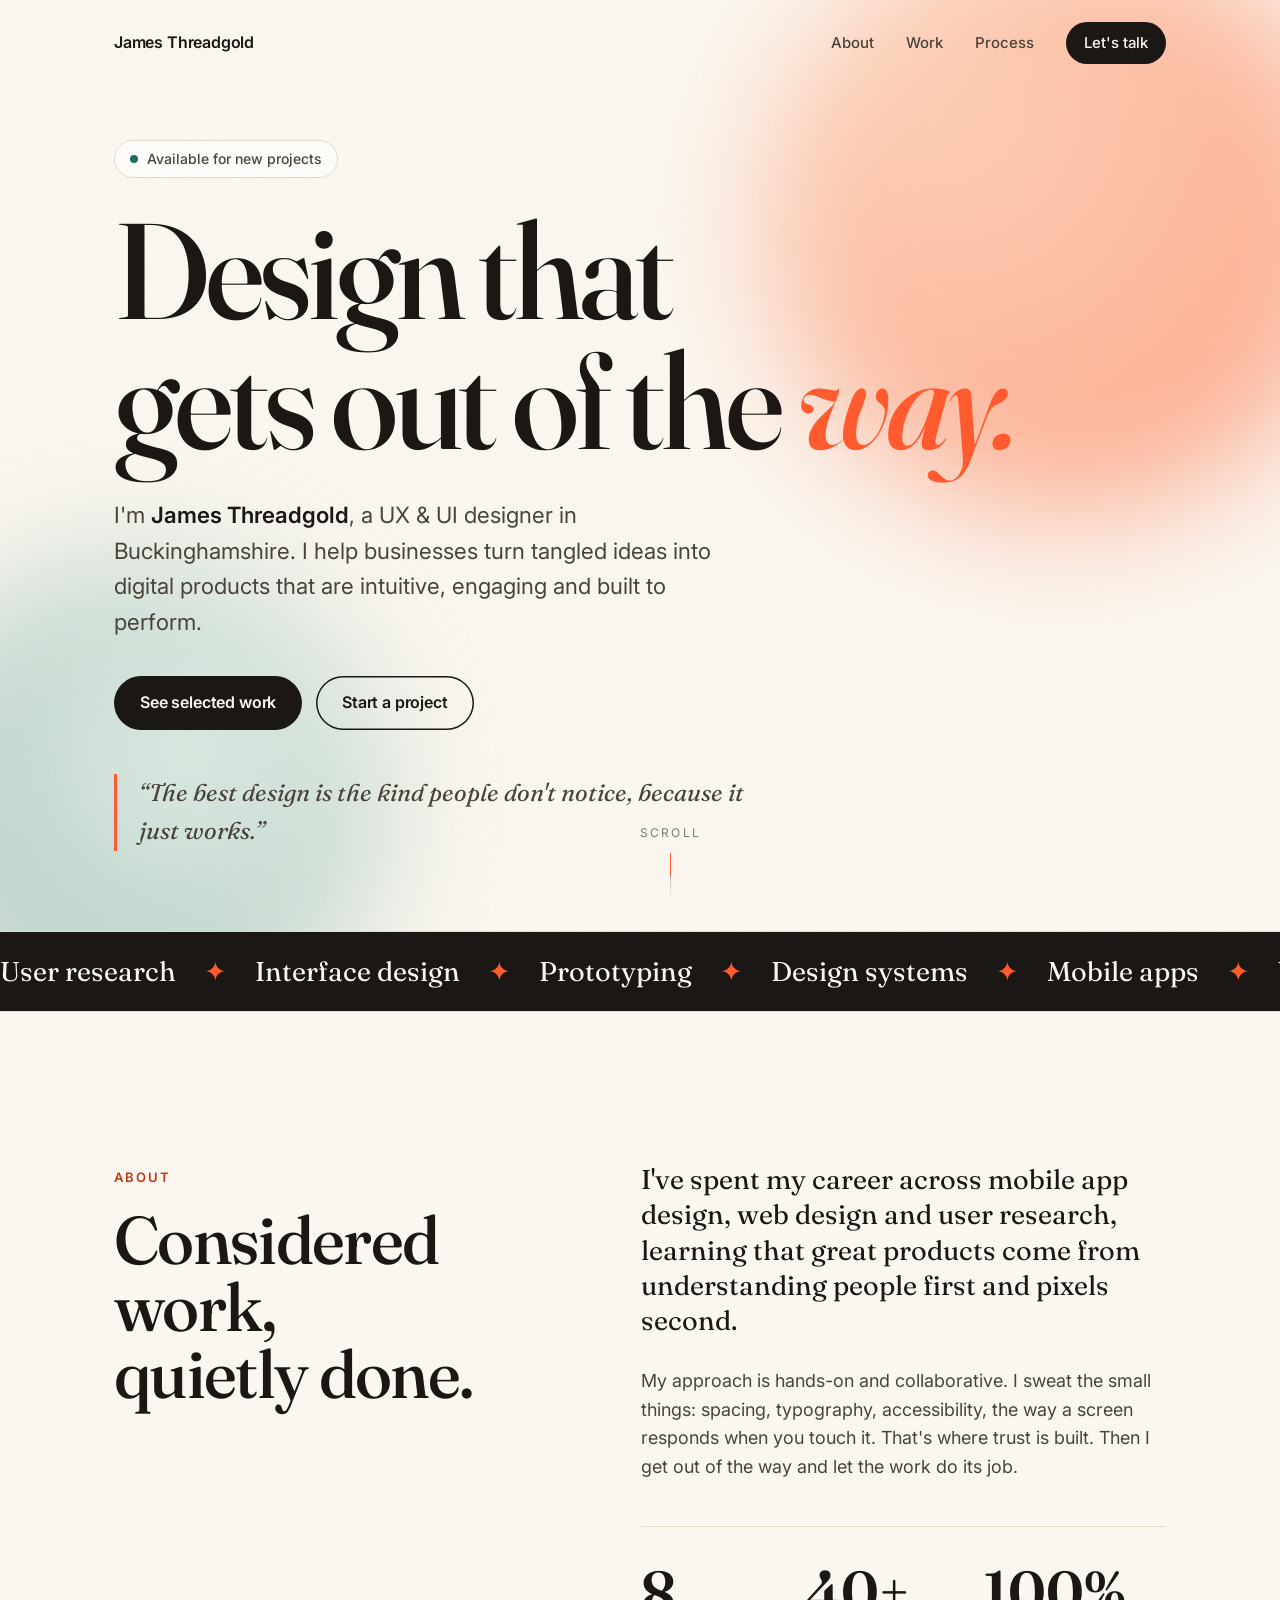
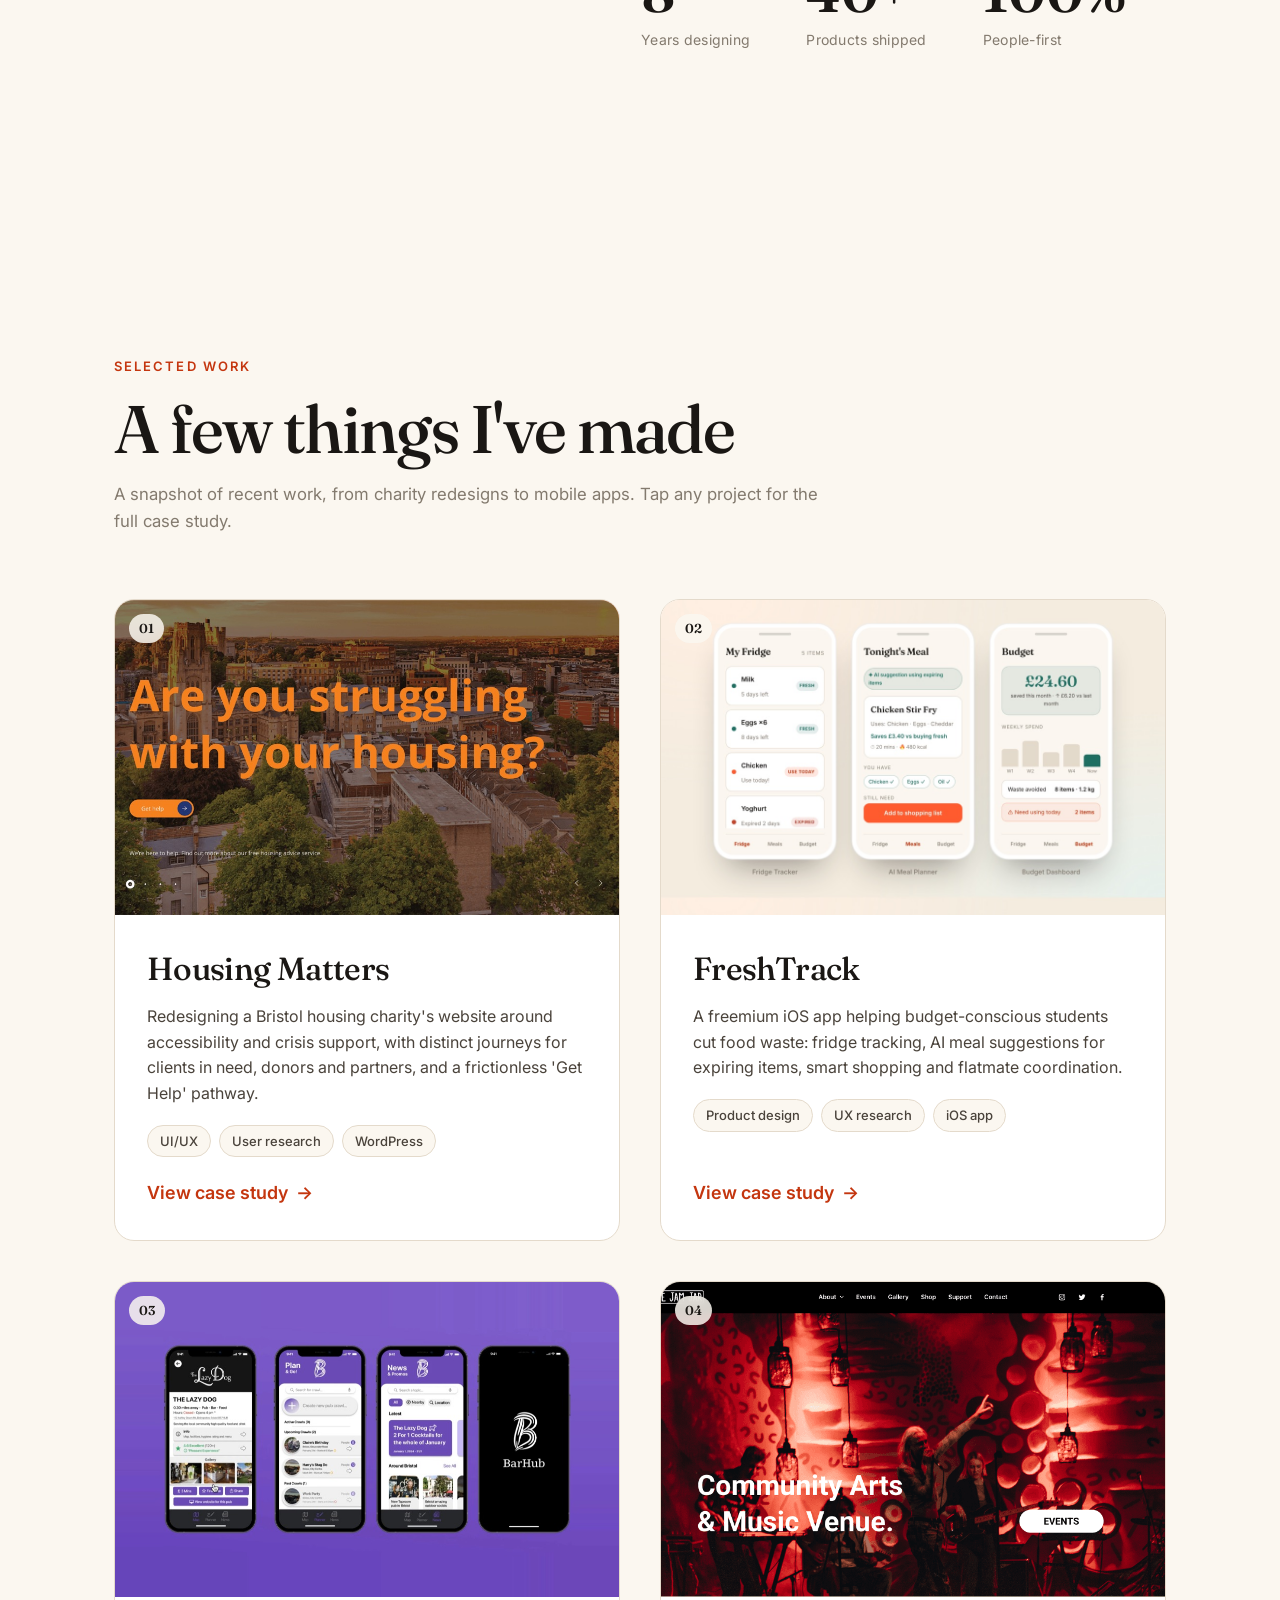
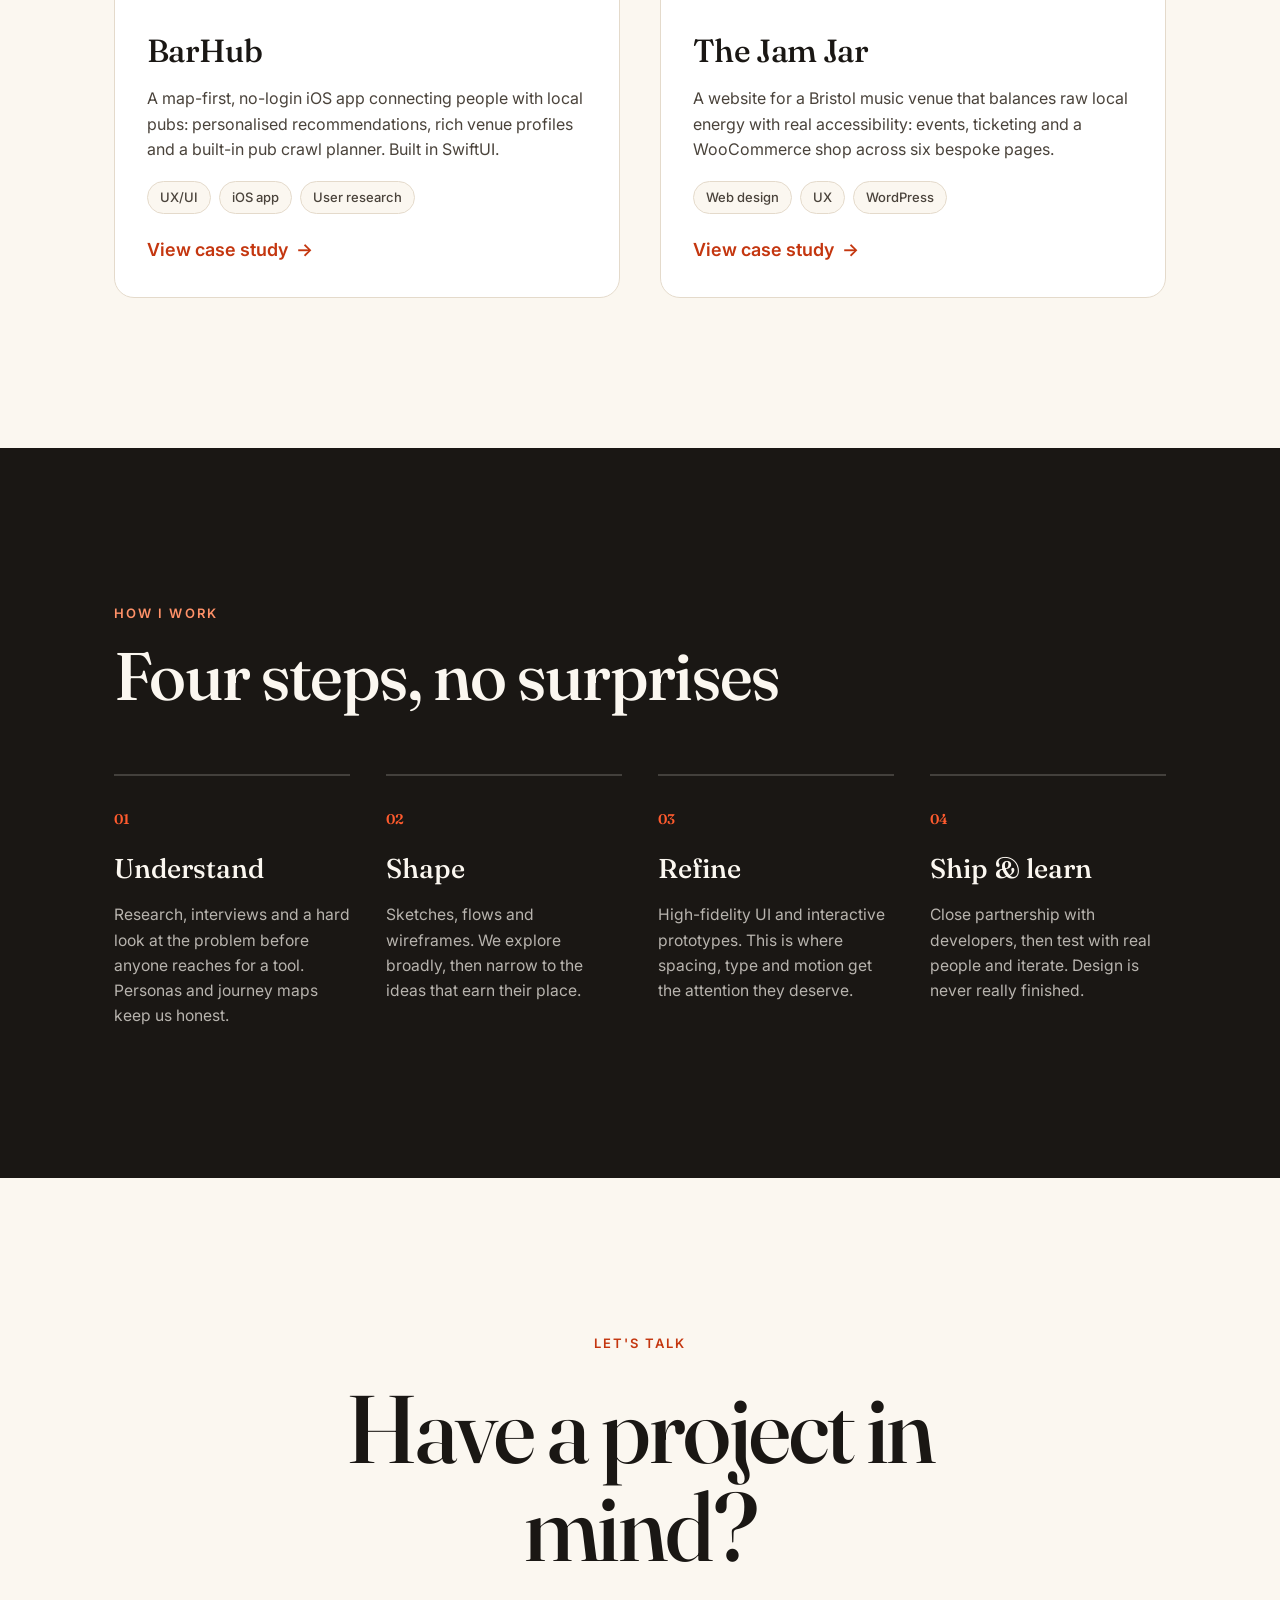
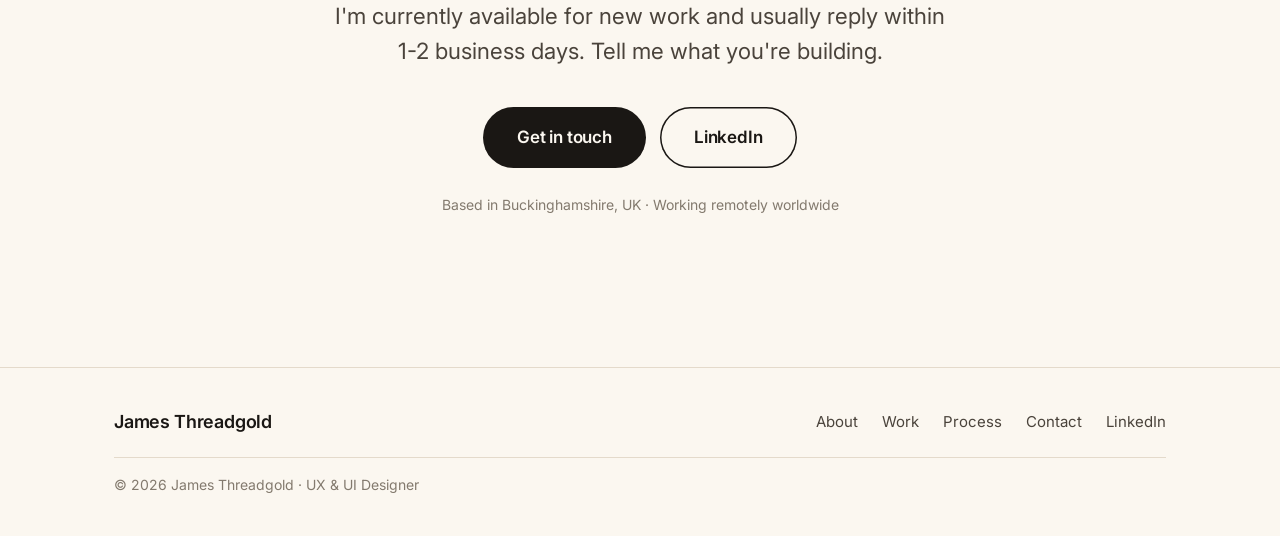
==== index.html @ 30f2eb4c "Add favicon + social images, clean URLs, optimised images - Favicon set (SVG + PNG + apple-touch + m" ====
<!DOCTYPE html>
<html lang="en-GB">
<head>
  <meta charset="UTF-8">
  <meta name="viewport" content="width=device-width, initial-scale=1.0">
  <title>James Threadgold | UX &amp; UI Designer</title>
  <meta name="description" content="James Threadgold is a UX &amp; UI designer based in Buckinghamshire, crafting intuitive, considered digital products. The best design is the kind people don't notice, because it just works.">
  <meta name="theme-color" content="#FBF7F0">

  <!-- Favicons -->
  <link rel="icon" href="/favicon.svg" type="image/svg+xml">
  <link rel="icon" href="/favicon-32.png" sizes="32x32" type="image/png">
  <link rel="apple-touch-icon" href="/apple-touch-icon.png">
  <link rel="manifest" href="/site.webmanifest">

  <!-- Canonical -->
  <link rel="canonical" href="https://jamesthreadgold.co.uk/">

  <!-- Open Graph / social share -->
  <meta property="og:site_name" content="James Threadgold">
  <meta property="og:type" content="website">
  <meta property="og:url" content="https://jamesthreadgold.co.uk/">
  <meta property="og:title" content="James Threadgold | UX &amp; UI Designer">
  <meta property="og:description" content="Intuitive, considered digital products. Interface design &amp; prototyping based in Buckinghamshire.">
  <meta property="og:image" content="https://jamesthreadgold.co.uk/assets/og/og-default.png">
  <meta property="og:image:width" content="1200">
  <meta property="og:image:height" content="630">
  <meta property="og:image:alt" content="James Threadgold — UX &amp; UI Designer">
  <meta name="twitter:card" content="summary_large_image">
  <meta name="twitter:title" content="James Threadgold | UX &amp; UI Designer">
  <meta name="twitter:description" content="Intuitive, considered digital products. Interface design &amp; prototyping based in Buckinghamshire.">
  <meta name="twitter:image" content="https://jamesthreadgold.co.uk/assets/og/og-default.png">

  <link rel="preconnect" href="https://fonts.googleapis.com">
  <link rel="preconnect" href="https://fonts.gstatic.com" crossorigin>
  <link href="https://fonts.googleapis.com/css2?family=Fraunces:ital,opsz,wght@0,9..144,400;0,9..144,500;0,9..144,600;1,9..144,400;1,9..144,500&family=Inter:wght@400;500;600;700&display=swap" rel="stylesheet">
  <link rel="stylesheet" href="/css/styles.css">
</head>
<body>

  <!-- Decorative cursor follower -->
  <div class="cursor" id="cursor" aria-hidden="true"></div>

  <!-- Scroll progress -->
  <div class="progress" id="progress" aria-hidden="true"></div>

  <!-- Skip link -->
  <a href="#hero" class="skip">Skip to content</a>

  <!-- Header -->
  <header class="header" id="header">
    <div class="wrap nav">
      <a href="#hero" class="brand" data-magnetic>
        <span class="brand-name">James&nbsp;Threadgold</span>
      </a>
      <nav class="nav-links" id="navLinks" aria-label="Primary">
        <a href="/#about">About</a>
        <a href="/#work">Work</a>
        <a href="/#process">Process</a>
        <a href="/contact/" class="nav-cta" data-magnetic>Let's talk</a>
      </nav>
      <button class="menu-toggle" id="menuToggle" aria-label="Menu" aria-expanded="false">
        <span></span><span></span>
      </button>
    </div>
  </header>

  <main>
    <!-- Hero -->
    <section class="hero" id="hero">
      <div class="hero-bg" aria-hidden="true">
        <span class="blob blob-1"></span>
        <span class="blob blob-2"></span>
        <span class="grain"></span>
      </div>
      <div class="wrap hero-inner">
        <p class="hero-status reveal"><span class="dot"></span> Available for new projects</p>
        <h1 class="hero-title">
          <span class="line reveal">Design that</span>
          <span class="line reveal">gets out of the <em>way.</em></span>
        </h1>
        <p class="hero-lead reveal">
          I'm <strong>James Threadgold</strong>, a UX &amp; UI designer in Buckinghamshire.
          I help businesses turn tangled ideas into digital products that are
          intuitive, engaging and built to perform.
        </p>
        <div class="hero-cta reveal">
          <a href="/#work" class="btn btn-primary" data-magnetic>See selected work</a>
          <a href="/contact/" class="btn btn-ghost" data-magnetic>Start a project</a>
        </div>
        <p class="hero-philosophy reveal">
          “The best design is the kind people don't notice, because it just works.”
        </p>
      </div>
      <a href="/#about" class="scroll-hint reveal" aria-label="Scroll to about">
        <span>Scroll</span>
        <span class="scroll-line"></span>
      </a>
    </section>

    <!-- Marquee -->
    <div class="marquee" aria-hidden="true">
      <div class="marquee-track">
        <span>User research</span><span class="sep">✦</span>
        <span>Interface design</span><span class="sep">✦</span>
        <span>Prototyping</span><span class="sep">✦</span>
        <span>Design systems</span><span class="sep">✦</span>
        <span>Mobile apps</span><span class="sep">✦</span>
        <span>Web design</span><span class="sep">✦</span>
        <span>Journey mapping</span><span class="sep">✦</span>
        <span>Accessibility</span><span class="sep">✦</span>
        <!-- duplicate for seamless loop -->
        <span>User research</span><span class="sep">✦</span>
        <span>Interface design</span><span class="sep">✦</span>
        <span>Prototyping</span><span class="sep">✦</span>
        <span>Design systems</span><span class="sep">✦</span>
        <span>Mobile apps</span><span class="sep">✦</span>
        <span>Web design</span><span class="sep">✦</span>
        <span>Journey mapping</span><span class="sep">✦</span>
        <span>Accessibility</span><span class="sep">✦</span>
      </div>
    </div>

    <!-- About -->
    <section class="section about" id="about">
      <div class="wrap about-grid">
        <div class="about-head reveal">
          <span class="eyebrow">About</span>
          <h2>Considered work,<br>quietly done.</h2>
        </div>
        <div class="about-body">
          <p class="lead reveal">
            I've spent my career across mobile app design, web design and user
            research, learning that great products come from understanding people
            first and pixels second.
          </p>
          <p class="reveal">
            My approach is hands-on and collaborative. I sweat the small things:
            spacing, typography, accessibility, the way a screen responds when you
            touch it. That's where trust is built. Then I get out of the way
            and let the work do its job.
          </p>
          <div class="about-stats reveal">
            <div class="stat"><span class="stat-num" data-count="8">0</span><span class="stat-label">Years designing</span></div>
            <div class="stat"><span class="stat-num" data-count="40" data-suffix="+">0</span><span class="stat-label">Products shipped</span></div>
            <div class="stat"><span class="stat-num" data-count="100" data-suffix="%">0</span><span class="stat-label">People-first</span></div>
          </div>
        </div>
      </div>
    </section>

    <!-- Work -->
    <section class="section work" id="work">
      <div class="wrap">
        <div class="sec-head reveal">
          <span class="eyebrow">Selected work</span>
          <h2>A few things I've made</h2>
          <p class="sec-sub">A snapshot of recent work, from charity redesigns to mobile apps. Tap any project for the full case study.</p>
        </div>

        <div class="projects">
          <a href="/work/housing-matters/" class="project reveal" data-tilt>
            <div class="project-media tone-1">
              <span class="project-index">01</span>
              <img class="project-img" src="/assets/work/hm-Hh8FaU-sm.jpg" srcset="/assets/work/hm-Hh8FaU-sm.jpg 1040w, /assets/work/hm-Hh8FaU.jpg 2000w" sizes="(max-width: 720px) 92vw, 506px" alt="Housing Matters website homepage: 'Are you struggling with your housing?'" loading="lazy" decoding="async">
            </div>
            <div class="project-info">
              <h3>Housing Matters</h3>
              <p>Redesigning a Bristol housing charity's website around accessibility and crisis support, with distinct journeys for clients in need, donors and partners, and a frictionless 'Get Help' pathway.</p>
              <ul class="tags"><li>UI/UX</li><li>User research</li><li>WordPress</li></ul>
              <span class="project-go">View case study <span class="arrow">→</span></span>
            </div>
          </a>

          <a href="/work/freshtrack/" class="project reveal" data-tilt>
            <div class="project-media media-cream">
              <span class="project-index">02</span>
              <img class="project-img" src="/assets/work/ft-showcase-sm.jpg" srcset="/assets/work/ft-showcase-sm.jpg 1040w, /assets/work/ft-showcase.jpg 2000w" sizes="(max-width: 720px) 92vw, 506px" alt="FreshTrack iOS app: fridge tracker, AI meal planner and budget screens" loading="lazy" decoding="async">
            </div>
            <div class="project-info">
              <h3>FreshTrack</h3>
              <p>A freemium iOS app helping budget-conscious students cut food waste: fridge tracking, AI meal suggestions for expiring items, smart shopping and flatmate coordination.</p>
              <ul class="tags"><li>Product design</li><li>UX research</li><li>iOS app</li></ul>
              <span class="project-go">View case study <span class="arrow">→</span></span>
            </div>
          </a>

          <a href="/work/bar-hub/" class="project reveal" data-tilt>
            <div class="project-media project-media--fill">
              <span class="project-index">03</span>
              <img class="project-img" src="/assets/work/bh-cover-v2-sm.jpg" srcset="/assets/work/bh-cover-v2-sm.jpg 1040w, /assets/work/bh-cover-v2.jpg 2000w" sizes="(max-width: 720px) 92vw, 506px" alt="BarHub iOS app screens with the BarHub logo" loading="lazy" decoding="async">
            </div>
            <div class="project-info">
              <h3>BarHub</h3>
              <p>A map-first, no-login iOS app connecting people with local pubs: personalised recommendations, rich venue profiles and a built-in pub crawl planner. Built in SwiftUI.</p>
              <ul class="tags"><li>UX/UI</li><li>iOS app</li><li>User research</li></ul>
              <span class="project-go">View case study <span class="arrow">→</span></span>
            </div>
          </a>

          <a href="/work/the-jam-jar/" class="project reveal" data-tilt>
            <div class="project-media tone-4">
              <span class="project-index">04</span>
              <img class="project-img" src="/assets/work/jj-RyMdO5.png" alt="The Jam Jar website homepage: 'Community Arts & Music Venue'" loading="lazy">
            </div>
            <div class="project-info">
              <h3>The Jam Jar</h3>
              <p>A website for a Bristol music venue that balances raw local energy with real accessibility: events, ticketing and a WooCommerce shop across six bespoke pages.</p>
              <ul class="tags"><li>Web design</li><li>UX</li><li>WordPress</li></ul>
              <span class="project-go">View case study <span class="arrow">→</span></span>
            </div>
          </a>
        </div>
      </div>
    </section>

    <!-- Process -->
    <section class="section process" id="process">
      <div class="wrap">
        <div class="sec-head reveal">
          <span class="eyebrow">How I work</span>
          <h2>Four steps, no surprises</h2>
        </div>
        <ol class="steps">
          <li class="step reveal">
            <span class="step-num">01</span>
            <h3>Understand</h3>
            <p>Research, interviews and a hard look at the problem before anyone reaches for a tool. Personas and journey maps keep us honest.</p>
          </li>
          <li class="step reveal">
            <span class="step-num">02</span>
            <h3>Shape</h3>
            <p>Sketches, flows and wireframes. We explore broadly, then narrow to the ideas that earn their place.</p>
          </li>
          <li class="step reveal">
            <span class="step-num">03</span>
            <h3>Refine</h3>
            <p>High-fidelity UI and interactive prototypes. This is where spacing, type and motion get the attention they deserve.</p>
          </li>
          <li class="step reveal">
            <span class="step-num">04</span>
            <h3>Ship &amp; learn</h3>
            <p>Close partnership with developers, then test with real people and iterate. Design is never really finished.</p>
          </li>
        </ol>
      </div>
    </section>

    <!-- Contact -->
    <section class="section contact" id="contact">
      <div class="wrap contact-inner reveal">
        <span class="eyebrow">Let's talk</span>
        <h2 class="contact-title">Have a project in mind?</h2>
        <p class="contact-lead">
          I'm currently available for new work and usually reply within 1-2 business days.
          Tell me what you're building.
        </p>
        <div class="contact-actions">
          <a href="/contact/" class="btn btn-primary btn-lg" data-magnetic>Get in touch</a>
          <a href="https://www.linkedin.com/in/jamesthreadgold" target="_blank" rel="noopener" class="btn btn-ghost btn-lg" data-magnetic>LinkedIn</a>
        </div>
        <p class="contact-note">Based in Buckinghamshire, UK · Working remotely worldwide</p>
      </div>
    </section>
  </main>

  <!-- Footer -->
  <footer class="footer">
    <div class="wrap footer-inner">
      <a href="#hero" class="brand">James&nbsp;Threadgold</a>
      <nav class="footer-links" aria-label="Footer">
        <a href="/#about">About</a>
        <a href="/#work">Work</a>
        <a href="/#process">Process</a>
        <a href="/contact/">Contact</a>
        <a href="https://www.linkedin.com/in/jamesthreadgold" target="_blank" rel="noopener">LinkedIn</a>
      </nav>
      <p class="footer-meta">© <span id="year">2026</span> James Threadgold · UX &amp; UI Designer</p>
    </div>
  </footer>

  <script src="/js/main.js"></script>
</body>
</html>
---- css/styles.css ----
/* ============================================================
   James Threadgold — Portfolio
   Refined-minimal foundation + playful, interactive character
   ============================================================ */

:root {
  /* Palette — warm paper, deep ink, tangerine character */
  --paper:      #FBF7F0;
  --paper-2:    #F3ECDF;
  --ink:        #1A1714;
  --ink-soft:   #4A433B;
  --muted:      #837A6E;
  --line:       #E4DACB;
  --accent:     #FF5B2E;  /* tangerine */
  --accent-ink: #C4360F;
  --accent-2:   #1F6F62;  /* deep teal, secondary */
  --card:       #FFFFFF;

  /* Project media tones */
  --tone-1: linear-gradient(135deg, #FFD7C2, #FF8A5B);
  --tone-2: linear-gradient(135deg, #D7E8E2, #6FB3A4);
  --tone-3: linear-gradient(135deg, #E6DCFA, #A487E0);
  --tone-4: linear-gradient(135deg, #F0E9DC, #CBBFA8);

  /* Type */
  --display: "Fraunces", Georgia, serif;
  --sans: "Inter", system-ui, -apple-system, sans-serif;

  /* Layout */
  --maxw: 1180px;
  --gutter: clamp(20px, 5vw, 64px);
  --radius: 20px;
  --radius-sm: 12px;

  /* Motion */
  --ease: cubic-bezier(0.22, 1, 0.36, 1);
  --dur: 0.6s;
}

/* ---------- Reset ---------- */
*, *::before, *::after { box-sizing: border-box; }
* { margin: 0; }
html { scroll-behavior: smooth; -webkit-text-size-adjust: 100%; }
body {
  font-family: var(--sans);
  background: var(--paper);
  color: var(--ink);
  line-height: 1.6;
  font-size: 18px;
  -webkit-font-smoothing: antialiased;
  text-rendering: optimizeLegibility;
  overflow-x: hidden;
}
img, svg { display: block; max-width: 100%; }
a { color: inherit; text-decoration: none; }
ul, ol { list-style: none; padding: 0; }
button { font: inherit; cursor: pointer; border: none; background: none; color: inherit; }
em { font-style: italic; }

::selection { background: var(--accent); color: #fff; }

.wrap {
  width: 100%;
  max-width: var(--maxw);
  margin: 0 auto;
  padding-inline: var(--gutter);
}

/* ---------- Skip link ---------- */
.skip {
  position: absolute;
  left: -9999px;
  top: 12px;
  z-index: 1000;
  background: var(--ink);
  color: var(--paper);
  padding: 10px 18px;
  border-radius: 10px;
}
.skip:focus { left: 12px; }

/* ---------- Custom cursor ---------- */
.cursor {
  position: fixed;
  top: 0; left: 0;
  width: 26px; height: 26px;
  border-radius: 50%;
  background: var(--accent);
  mix-blend-mode: multiply;
  pointer-events: none;
  z-index: 9999;
  transform: translate(-50%, -50%);
  transition: width .25s var(--ease), height .25s var(--ease), background .25s var(--ease), opacity .25s;
  opacity: 0;
  will-change: transform;
}
.cursor.is-hover {
  width: 64px; height: 64px;
  background: rgba(255, 91, 46, 0.18);
}
.cursor.is-down { width: 18px; height: 18px; }

/* ---------- Scroll progress ---------- */
.progress {
  position: fixed;
  top: 0; left: 0;
  height: 3px;
  width: 0%;
  background: var(--accent);
  z-index: 1000;
  transition: width .1s linear;
}

/* ---------- Header ---------- */
.header {
  position: fixed;
  top: 0; left: 0; right: 0;
  z-index: 900;
  transition: background .4s var(--ease), box-shadow .4s var(--ease), padding .4s var(--ease);
  padding-block: 22px;
}
.header.scrolled {
  background: rgba(251, 247, 240, 0.82);
  backdrop-filter: blur(12px);
  -webkit-backdrop-filter: blur(12px);
  box-shadow: 0 1px 0 var(--line);
  padding-block: 12px;
}
.nav {
  display: flex;
  align-items: center;
  justify-content: space-between;
  gap: 20px;
}
.brand {
  display: inline-flex;
  align-items: center;
  gap: 10px;
  font-weight: 600;
  letter-spacing: -0.01em;
}
.brand-mark {
  display: grid;
  place-items: center;
  width: 34px; height: 34px;
  background: var(--ink);
  color: var(--paper);
  border-radius: 10px;
  font-family: var(--display);
  font-size: 15px;
  font-weight: 600;
}
.brand-name { font-size: 16px; }

.nav-links {
  display: flex;
  align-items: center;
  gap: 32px;
  font-size: 15px;
  font-weight: 500;
}
.nav-links a { position: relative; color: var(--ink-soft); transition: color .25s; }
.nav-links a:not(.nav-cta)::after {
  content: "";
  position: absolute;
  left: 0; bottom: -6px;
  width: 0; height: 2px;
  background: var(--accent);
  transition: width .3s var(--ease);
}
.nav-links a:hover { color: var(--ink); }
.nav-links a:not(.nav-cta):hover::after { width: 100%; }
.nav-cta {
  background: var(--ink);
  color: var(--paper) !important;
  padding: 9px 18px;
  border-radius: 100px;
  transition: transform .25s var(--ease), background .25s;
}
.nav-cta:hover { background: var(--accent); }

.menu-toggle {
  display: none;
  flex-direction: column;
  gap: 6px;
  padding: 6px;
}
.menu-toggle span {
  width: 26px; height: 2px;
  background: var(--ink);
  border-radius: 2px;
  transition: transform .35s var(--ease), opacity .25s;
}
.menu-toggle[aria-expanded="true"] span:first-child { transform: translateY(8px) rotate(45deg); }
.menu-toggle[aria-expanded="true"] span:last-child { transform: translateY(-0px) rotate(-45deg); }

/* ---------- Buttons ---------- */
.btn {
  display: inline-flex;
  align-items: center;
  justify-content: center;
  gap: 8px;
  padding: 14px 26px;
  border-radius: 100px;
  font-weight: 600;
  font-size: 16px;
  letter-spacing: -0.01em;
  transition: transform .3s var(--ease), background .3s, color .3s, box-shadow .3s;
  will-change: transform;
}
.btn-lg { padding: 17px 34px; font-size: 17px; }
.btn-primary {
  background: var(--ink);
  color: var(--paper);
}
.btn-primary:hover {
  background: var(--accent);
  box-shadow: 0 12px 30px -10px rgba(255, 91, 46, 0.6);
}
.btn-ghost {
  background: transparent;
  color: var(--ink);
  box-shadow: inset 0 0 0 1.5px var(--ink);
}
.btn-ghost:hover {
  background: var(--ink);
  color: var(--paper);
}

/* ---------- Hero ---------- */
.hero {
  position: relative;
  min-height: 100svh;
  display: flex;
  flex-direction: column;
  justify-content: center;
  padding-block: 140px 80px;
  overflow: hidden;
}
.hero-bg { position: absolute; inset: 0; z-index: 0; pointer-events: none; }
.blob {
  position: absolute;
  border-radius: 50%;
  filter: blur(60px);
  opacity: 0.55;
  will-change: transform;
}
.blob-1 {
  width: 46vw; height: 46vw;
  max-width: 620px; max-height: 620px;
  background: radial-gradient(circle at 30% 30%, #FFB38A, #FF5B2E);
  top: -8%; right: -6%;
  animation: float-1 18s var(--ease) infinite alternate;
}
.blob-2 {
  width: 38vw; height: 38vw;
  max-width: 520px; max-height: 520px;
  background: radial-gradient(circle at 60% 40%, #BFE3D9, #1F6F62);
  bottom: -12%; left: -8%;
  opacity: 0.4;
  animation: float-2 22s var(--ease) infinite alternate;
}
.grain {
  position: absolute; inset: 0;
  opacity: 0.5;
  background-image: url("data:image/svg+xml,%3Csvg xmlns='http://www.w3.org/2000/svg' width='160' height='160'%3E%3Cfilter id='n'%3E%3CfeTurbulence type='fractalNoise' baseFrequency='0.8' numOctaves='2'/%3E%3C/filter%3E%3Crect width='100%25' height='100%25' filter='url(%23n)' opacity='0.06'/%3E%3C/svg%3E");
}
@keyframes float-1 {
  to { transform: translate(-40px, 50px) scale(1.1); }
}
@keyframes float-2 {
  to { transform: translate(50px, -40px) scale(1.08); }
}

.hero-inner { position: relative; z-index: 1; }
.hero-status {
  display: inline-flex;
  align-items: center;
  gap: 9px;
  font-size: 14px;
  font-weight: 500;
  color: var(--ink-soft);
  background: rgba(255,255,255,0.6);
  border: 1px solid var(--line);
  padding: 7px 15px;
  border-radius: 100px;
  margin-bottom: 28px;
}
.hero-status .dot {
  width: 8px; height: 8px;
  border-radius: 50%;
  background: var(--accent-2);
  box-shadow: 0 0 0 0 rgba(31,111,98,0.5);
  animation: pulse 2.2s infinite;
}
@keyframes pulse {
  0% { box-shadow: 0 0 0 0 rgba(31,111,98,0.5); }
  70% { box-shadow: 0 0 0 10px rgba(31,111,98,0); }
  100% { box-shadow: 0 0 0 0 rgba(31,111,98,0); }
}
.hero-title {
  font-family: var(--display);
  font-weight: 500;
  font-size: clamp(3rem, 11vw, 8.5rem);
  line-height: 0.95;
  letter-spacing: -0.03em;
  margin-bottom: 32px;
}
.hero-title .line { display: block; }
.hero-title em {
  color: var(--accent);
  font-style: italic;
}
.hero-lead {
  font-size: clamp(1.05rem, 2.2vw, 1.4rem);
  max-width: 44ch;
  color: var(--ink-soft);
  margin-bottom: 36px;
}
.hero-lead strong { color: var(--ink); font-weight: 600; }
.hero-cta { display: flex; flex-wrap: wrap; gap: 14px; margin-bottom: 44px; }
.hero-philosophy {
  font-family: var(--display);
  font-style: italic;
  font-size: clamp(1.05rem, 2.4vw, 1.5rem);
  color: var(--ink-soft);
  max-width: 40ch;
  padding-left: 22px;
  border-left: 3px solid var(--accent);
}

.scroll-hint {
  position: absolute;
  bottom: 32px; left: 50%;
  transform: translateX(-50%);
  display: flex;
  flex-direction: column;
  align-items: center;
  gap: 10px;
  font-size: 12px;
  letter-spacing: 0.18em;
  text-transform: uppercase;
  color: var(--muted);
  z-index: 1;
}
.scroll-line {
  width: 1px; height: 46px;
  background: linear-gradient(var(--muted), transparent);
  position: relative;
  overflow: hidden;
}
.scroll-line::after {
  content: "";
  position: absolute; top: 0; left: 0;
  width: 100%; height: 50%;
  background: var(--accent);
  animation: scroll-dot 2s var(--ease) infinite;
}
@keyframes scroll-dot {
  0% { transform: translateY(-100%); }
  100% { transform: translateY(200%); }
}

/* ---------- Marquee ---------- */
.marquee {
  border-block: 1px solid var(--line);
  background: var(--ink);
  color: var(--paper);
  overflow: hidden;
  padding-block: 18px;
}
.marquee-track {
  display: flex;
  align-items: center;
  gap: 28px;
  width: max-content;
  font-family: var(--display);
  font-size: clamp(1.1rem, 2.4vw, 1.7rem);
  white-space: nowrap;
  animation: marquee 32s linear infinite;
}
.marquee:hover .marquee-track { animation-play-state: paused; }
.marquee .sep { color: var(--accent); }
@keyframes marquee {
  to { transform: translateX(-50%); }
}

/* ---------- Sections ---------- */
.section { padding-block: clamp(80px, 12vw, 150px); }
.eyebrow {
  display: inline-block;
  font-size: 13px;
  font-weight: 600;
  letter-spacing: 0.16em;
  text-transform: uppercase;
  color: var(--accent-ink);
  margin-bottom: 18px;
}
h2 {
  font-family: var(--display);
  font-weight: 500;
  font-size: clamp(2.2rem, 6vw, 4.2rem);
  line-height: 1.02;
  letter-spacing: -0.025em;
}
.sec-head { max-width: 720px; margin-bottom: 64px; }
.sec-sub { margin-top: 18px; color: var(--muted); font-size: 1.05rem; }

/* ---------- About ---------- */
.about-grid {
  display: grid;
  grid-template-columns: 1fr 1.2fr;
  gap: clamp(40px, 7vw, 100px);
  align-items: start;
}
.about-head { position: sticky; top: 120px; }
.about-head h2 { line-height: 1.0; }
.about-body .lead {
  font-size: clamp(1.25rem, 2.6vw, 1.7rem);
  font-family: var(--display);
  color: var(--ink);
  margin-bottom: 28px;
  line-height: 1.3;
}
.about-body p { color: var(--ink-soft); margin-bottom: 22px; }
.about-stats {
  display: flex;
  flex-wrap: wrap;
  gap: clamp(24px, 5vw, 56px);
  margin-top: 44px;
  padding-top: 36px;
  border-top: 1px solid var(--line);
}
.stat { display: flex; flex-direction: column; }
.stat-num {
  font-family: var(--display);
  font-size: clamp(2.4rem, 6vw, 3.6rem);
  font-weight: 600;
  line-height: 1;
  color: var(--ink);
}
.stat-label {
  margin-top: 8px;
  font-size: 14px;
  color: var(--muted);
  letter-spacing: 0.02em;
}

/* ---------- Work ---------- */
.projects {
  display: grid;
  grid-template-columns: repeat(2, 1fr);
  gap: clamp(24px, 4vw, 40px);
}
.project {
  display: flex;
  flex-direction: column;
  background: var(--card);
  border: 1px solid var(--line);
  border-radius: var(--radius);
  overflow: hidden;
  transition: transform .5s var(--ease), box-shadow .5s var(--ease), border-color .4s;
  will-change: transform;
}
.project:hover {
  border-color: transparent;
  box-shadow: 0 30px 60px -28px rgba(26,23,20,0.35);
}
.project-media {
  position: relative;
  aspect-ratio: 16 / 10;
  overflow: hidden;
  display: grid;
  place-items: center;
}
.tone-1 { background: var(--tone-1); }
.tone-2 { background: var(--tone-2); }
.tone-3 { background: var(--tone-3); }
.tone-4 { background: var(--tone-4); }
.project-index {
  position: absolute;
  top: 14px; left: 14px;
  font-family: var(--display);
  font-size: 13px;
  font-weight: 600;
  color: var(--ink);
  background: rgba(251, 247, 240, 0.85);
  backdrop-filter: blur(4px);
  -webkit-backdrop-filter: blur(4px);
  padding: 4px 10px;
  border-radius: 100px;
  z-index: 2;
}
.project-mock {
  width: 64%; height: 62%;
  background:
    linear-gradient(rgba(255,255,255,0.9), rgba(255,255,255,0.9)) padding-box;
  border-radius: 12px 12px 0 0;
  box-shadow: 0 20px 40px -18px rgba(26,23,20,0.45);
  transform: translateY(8%);
  transition: transform .6s var(--ease);
  position: relative;
  overflow: hidden;
}
.project-mock::before {
  content: "";
  position: absolute; inset: 0;
  background:
    linear-gradient(transparent 0 14%, rgba(26,23,20,0.06) 14% 17%, transparent 17%),
    linear-gradient(90deg, var(--accent) 0 36%, transparent 36%) 0 26%/100% 6px no-repeat,
    linear-gradient(90deg, rgba(26,23,20,0.12) 0 70%, transparent 70%) 0 42%/100% 5px no-repeat,
    linear-gradient(90deg, rgba(26,23,20,0.12) 0 55%, transparent 55%) 0 54%/100% 5px no-repeat;
  padding: 14px;
}
.project:hover .project-mock { transform: translateY(2%); }
.project-img {
  width: 100%;
  height: 100%;
  object-fit: cover;
  object-position: center top;
  display: block;
  transition: transform .7s var(--ease);
}
.project:hover .project-img { transform: scale(1.04); }
/* App-screen montages: show the whole thing, framed by a matching backdrop */
.project-media--contain .project-img { object-fit: contain; padding: 18px; }
/* Fill the whole card, no padding or contrasting background */
.project-media--fill .project-img { object-fit: cover; object-position: center; }
.media-dark { background: #0b0f0b; }
.media-purple { background: #6b50bb; }
.media-cream { background: #FDF3EA; }
.project-info {
  padding: 28px clamp(22px, 3vw, 32px) 32px;
  display: flex;
  flex-direction: column;
  flex: 1;
}
.project-info h3 {
  font-family: var(--display);
  font-weight: 500;
  font-size: clamp(1.5rem, 3vw, 2rem);
  letter-spacing: -0.02em;
  margin-bottom: 10px;
}
.project-info p { color: var(--ink-soft); font-size: 1rem; margin-bottom: 18px; }
.tags { display: flex; flex-wrap: wrap; gap: 8px; margin-bottom: 22px; }
.tags li {
  font-size: 13px;
  font-weight: 500;
  color: var(--ink-soft);
  background: var(--paper);
  border: 1px solid var(--line);
  padding: 5px 12px;
  border-radius: 100px;
}
.project-go {
  margin-top: auto;
  display: inline-flex;
  align-items: center;
  gap: 8px;
  font-weight: 600;
  color: var(--accent-ink);
}
.project-go .arrow { transition: transform .3s var(--ease); }
.project:hover .project-go .arrow { transform: translateX(6px); }

/* ---------- Process ---------- */
.process { background: var(--ink); color: var(--paper); }
.process .eyebrow { color: #FF9168; }
.process h2 { color: var(--paper); }
.steps {
  display: grid;
  grid-template-columns: repeat(4, 1fr);
  gap: clamp(20px, 3vw, 36px);
  counter-reset: step;
}
.step {
  padding-top: 28px;
  border-top: 2px solid rgba(251,247,240,0.18);
  transition: border-color .4s;
}
.step:hover { border-top-color: var(--accent); }
.step-num {
  font-family: var(--display);
  font-size: 14px;
  color: var(--accent);
  font-weight: 600;
}
.step h3 {
  font-family: var(--display);
  font-weight: 500;
  font-size: clamp(1.3rem, 2.6vw, 1.7rem);
  margin: 14px 0 12px;
}
.step p { color: rgba(251,247,240,0.7); font-size: 0.98rem; }

/* ---------- Contact ---------- */
.contact { text-align: center; }
.contact-inner { max-width: 760px; margin-inline: auto; }
.contact-title {
  margin: 8px 0 22px;
  font-size: clamp(2.6rem, 8vw, 6rem);
}
.contact-lead {
  font-size: clamp(1.1rem, 2.4vw, 1.4rem);
  color: var(--ink-soft);
  max-width: 48ch;
  margin: 0 auto 38px;
}
.contact-actions {
  display: flex;
  justify-content: center;
  flex-wrap: wrap;
  gap: 14px;
  margin-bottom: 26px;
}
.contact-note { color: var(--muted); font-size: 14px; }

/* ---------- Footer ---------- */
.footer {
  border-top: 1px solid var(--line);
  padding-block: 40px;
}
.footer-inner {
  display: flex;
  align-items: center;
  justify-content: space-between;
  flex-wrap: wrap;
  gap: 20px;
}
.footer-links { display: flex; flex-wrap: wrap; gap: 24px; font-size: 15px; }
.footer-links a { color: var(--ink-soft); transition: color .25s; }
.footer-links a:hover { color: var(--accent); }
.footer-meta { color: var(--muted); font-size: 14px; width: 100%; padding-top: 16px; border-top: 1px solid var(--line); }

/* ---------- Reveal animation ---------- */
.reveal {
  opacity: 0;
  transform: translateY(28px);
  transition: opacity .8s var(--ease), transform .8s var(--ease);
}
.reveal.in { opacity: 1; transform: none; }

/* ============================================================
   Case-study pages
   ============================================================ */
.cs-back {
  display: inline-flex;
  align-items: center;
  gap: 8px;
  font-size: 14px;
  font-weight: 600;
  color: var(--ink-soft);
  margin-bottom: 28px;
  transition: gap .3s var(--ease), color .25s;
}
.cs-back:hover { gap: 14px; color: var(--accent-ink); }
.cs-back .arrow { transition: transform .3s var(--ease); }
.cs-back:hover .arrow { transform: translateX(-4px); }

.cs-hero {
  padding-block: 150px 0;
  position: relative;
  overflow: hidden;
}
.cs-hero .eyebrow { color: var(--accent-ink); }
.cs-title {
  font-family: var(--display);
  font-weight: 500;
  font-size: clamp(2.6rem, 8vw, 6rem);
  line-height: 0.98;
  letter-spacing: -0.03em;
  margin-bottom: 22px;
  max-width: 16ch;
}
.cs-tagline {
  font-size: clamp(1.15rem, 2.6vw, 1.6rem);
  font-family: var(--display);
  font-style: italic;
  color: var(--ink-soft);
  max-width: 50ch;
  margin-bottom: 48px;
}

/* Meta strip */
.cs-meta {
  display: grid;
  grid-template-columns: repeat(4, 1fr);
  gap: clamp(20px, 4vw, 48px);
  padding-block: 36px;
  border-top: 1px solid var(--line);
  border-bottom: 1px solid var(--line);
}
.cs-meta dt {
  font-size: 12px;
  font-weight: 600;
  letter-spacing: 0.14em;
  text-transform: uppercase;
  color: var(--muted);
  margin-bottom: 10px;
}
.cs-meta dd { font-size: 1rem; font-weight: 500; color: var(--ink); line-height: 1.4; }

/* Cover band */
.cs-cover {
  margin-top: 56px;
  height: clamp(220px, 42vw, 460px);
  border-radius: var(--radius);
  display: grid;
  place-items: center;
  position: relative;
  overflow: hidden;
}
.cs-cover .cs-cover-num {
  font-family: var(--display);
  font-size: clamp(5rem, 22vw, 16rem);
  font-weight: 600;
  color: rgba(26,23,20,0.16);
  line-height: 1;
  user-select: none;
}
.cs-cover img {
  position: absolute;
  inset: 0;
  width: 100%;
  height: 100%;
  object-fit: cover;
  object-position: center top;
}
/* For app-screen montages: show the whole thing on the tone background */
.cs-cover--contain { padding: clamp(20px, 4vw, 44px); }
.cs-cover--contain img {
  position: static;
  width: 100%;
  height: 100%;
  object-fit: contain;
}
/* Fill the whole cover box, no padding or contrasting background */
.cs-cover--fill img { object-position: center; }

/* Inline figures */
.cs-figure {
  margin-top: 14px;
  border-radius: var(--radius-sm);
  overflow: hidden;
  border: 1px solid var(--line);
  background: var(--card);
}
.cs-figure img { width: 100%; display: block; }
.cs-figcaption {
  font-size: 13px;
  color: var(--muted);
  margin-top: 12px;
  text-align: center;
}
/* Brand board — native replacement for a flat brand-identity image */
.brandboard {
  margin-top: 14px;
  border-radius: var(--radius-sm);
  border: 1px solid var(--line);
  background: var(--card);
  overflow: hidden;
}
.brandboard__logo {
  background: #161214;
  color: #fff;
  padding: 44px 24px;
  text-align: center;
}
.brandboard__wordmark {
  font-family: var(--sans);
  font-weight: 700;
  font-size: clamp(34px, 7vw, 56px);
  letter-spacing: 0.16em;
  padding-left: 0.16em; /* offset trailing letter-spacing for optical centring */
}
.brandboard__type {
  display: grid;
  grid-template-columns: 1fr 1fr;
  border-bottom: 1px solid var(--line);
}
.brandboard__type-item {
  padding: 22px 24px;
  text-align: center;
}
.brandboard__type-item + .brandboard__type-item { border-left: 1px solid var(--line); }
.brandboard__type-name {
  display: block;
  font-family: var(--display);
  font-size: clamp(20px, 3.4vw, 26px);
  color: var(--ink);
}
.brandboard__type-role {
  display: block;
  margin-top: 4px;
  font-size: 12px;
  letter-spacing: 0.04em;
  text-transform: uppercase;
  color: var(--muted);
}
.brandboard__palette {
  list-style: none;
  display: grid;
  grid-template-columns: repeat(4, 1fr);
  gap: 0;
  margin: 0;
  padding: 0;
}
.brandboard__swatch {
  display: flex;
  flex-direction: column;
  align-items: center;
  gap: 10px;
  padding: 22px 12px;
  text-align: center;
}
.brandboard__swatch + .brandboard__swatch { border-left: 1px solid var(--line); }
.brandboard__chip {
  width: 100%;
  max-width: 72px;
  aspect-ratio: 1;
  border-radius: 12px;
  box-shadow: inset 0 0 0 1px rgba(0,0,0,0.04);
}
.brandboard__chip--bordered { box-shadow: inset 0 0 0 1px var(--line); }
.brandboard__hex {
  font-family: ui-monospace, "SFMono-Regular", Menlo, monospace;
  font-size: 13px;
  color: var(--ink);
}
.brandboard__role {
  font-size: 12px;
  letter-spacing: 0.04em;
  text-transform: uppercase;
  color: var(--muted);
}
@media (max-width: 560px) {
  .brandboard__palette { grid-template-columns: repeat(2, 1fr); }
  .brandboard__swatch:nth-child(2) { border-left: 0; }
  .brandboard__swatch:nth-child(3),
  .brandboard__swatch:nth-child(4) { border-top: 1px solid var(--line); }
}
/* Report download card */
.cs-download {
  display: flex;
  align-items: center;
  gap: 18px;
  padding: 20px 22px;
  border-radius: var(--radius-sm);
  border: 1px solid var(--line);
  background: var(--card);
  transition: border-color .3s var(--ease), box-shadow .3s var(--ease), transform .3s var(--ease);
}
.cs-download:hover {
  border-color: var(--ink);
  box-shadow: 0 14px 34px -18px rgba(26, 23, 20, 0.4);
  transform: translateY(-2px);
}
.cs-download__icon {
  flex: none;
  display: grid;
  place-items: center;
  width: 48px;
  height: 48px;
  border-radius: 12px;
  background: var(--paper-2);
  color: var(--ink);
}
.cs-download__text { display: flex; flex-direction: column; gap: 3px; min-width: 0; }
.cs-download__title { font-weight: 600; color: var(--ink); }
.cs-download__meta { font-size: 13px; color: var(--muted); }
.cs-download__cta {
  flex: none;
  margin-left: auto;
  padding: 11px 22px;
  border-radius: 100px;
  font-weight: 600;
  font-size: 15px;
  background: var(--ink);
  color: var(--paper);
  transition: background .3s var(--ease);
}
.cs-download:hover .cs-download__cta { background: var(--accent); }
@media (max-width: 560px) {
  .cs-download { flex-wrap: wrap; gap: 14px; }
  .cs-download__cta { margin-left: 0; width: 100%; text-align: center; }
}
/* Wide figure breaks out beyond the prose column */
.cs-figure--wide {
  width: min(1080px, 92vw);
  margin-inline: calc(50% - min(540px, 46vw));
}
.cs-gallery {
  display: grid;
  grid-template-columns: repeat(3, 1fr);
  gap: 14px;
  margin-top: 22px;
}
.cs-gallery figure {
  border-radius: var(--radius-sm);
  overflow: hidden;
  border: 1px solid var(--line);
  background: var(--card);
}
.cs-gallery img {
  width: 100%;
  aspect-ratio: 3 / 4;
  object-fit: cover;
  object-position: center top;
  display: block;
}

/* Prose body */
.cs-body { padding-block: clamp(70px, 10vw, 120px); }
.cs-prose { max-width: 760px; margin-inline: auto; }
.cs-block { margin-bottom: clamp(44px, 7vw, 80px); }
.cs-block:last-child { margin-bottom: 0; }
.cs-block h2 {
  font-size: clamp(1.7rem, 4vw, 2.6rem);
  margin-bottom: 22px;
}
.cs-block p {
  color: var(--ink-soft);
  font-size: 1.12rem;
  margin-bottom: 18px;
}
.cs-block p:last-child { margin-bottom: 0; }
.cs-block strong { color: var(--ink); font-weight: 600; }

.cs-list { margin-top: 8px; display: grid; gap: 14px; }
.cs-list li {
  position: relative;
  padding-left: 30px;
  color: var(--ink-soft);
  font-size: 1.08rem;
}
.cs-list li::before {
  content: "→";
  position: absolute;
  left: 0;
  color: var(--accent);
  font-weight: 700;
}

/* Outcome highlight cards */
.cs-outcomes {
  display: grid;
  grid-template-columns: repeat(auto-fit, minmax(180px, 1fr));
  gap: 18px;
  margin-top: 28px;
}
.cs-outcome {
  background: var(--card);
  border: 1px solid var(--line);
  border-radius: var(--radius-sm);
  padding: 26px 24px;
}
.cs-outcome .num {
  font-family: var(--display);
  font-size: clamp(2rem, 5vw, 2.8rem);
  font-weight: 600;
  color: var(--accent-ink);
  line-height: 1;
  display: block;
  margin-bottom: 10px;
}
.cs-outcome .lbl { font-size: 0.95rem; color: var(--ink-soft); }

/* Pull quote */
.cs-quote {
  font-family: var(--display);
  font-size: clamp(1.4rem, 3.6vw, 2.2rem);
  font-style: italic;
  line-height: 1.3;
  color: var(--ink);
  padding-left: 26px;
  border-left: 4px solid var(--accent);
  margin: 8px 0;
}

/* Next project */
.cs-next {
  border-top: 1px solid var(--line);
  padding-block: clamp(50px, 8vw, 90px);
  text-align: center;
}
.cs-next .eyebrow { color: var(--accent-ink); }
.cs-next a {
  font-family: var(--display);
  font-weight: 500;
  font-size: clamp(2rem, 6vw, 3.6rem);
  letter-spacing: -0.02em;
  display: inline-flex;
  align-items: center;
  gap: 16px;
  transition: gap .3s var(--ease), color .25s;
}
.cs-next a:hover { gap: 26px; color: var(--accent); }

/* ---------- Responsive ---------- */
@media (max-width: 920px) {
  .about-grid { grid-template-columns: 1fr; }
  .about-head { position: static; }
  .steps { grid-template-columns: repeat(2, 1fr); }
  .cs-meta { grid-template-columns: repeat(2, 1fr); row-gap: 30px; }
}
@media (max-width: 720px) {
  body { font-size: 17px; }
  .menu-toggle { display: flex; }
  .nav-links {
    position: fixed;
    inset: 0 0 0 auto;
    width: min(82vw, 340px);
    flex-direction: column;
    justify-content: center;
    align-items: flex-start;
    gap: 28px;
    padding: 40px;
    background: var(--paper);
    box-shadow: -20px 0 60px -20px rgba(26,23,20,0.3);
    transform: translateX(100%);
    transition: transform .45s var(--ease);
    font-size: 22px;
  }
  .nav-links.open { transform: translateX(0); }
  .projects { grid-template-columns: 1fr; }
  .cs-gallery { grid-template-columns: 1fr; }
  .cs-figure--wide { width: 100%; margin-inline: 0; }
  .hero { padding-block: 120px 90px; }
  .cursor { display: none; }
}
@media (max-width: 480px) {
  .steps { grid-template-columns: 1fr; }
  .hero-cta .btn, .contact-actions .btn { flex: 1 1 auto; }
}

/* ---------- Reduced motion ---------- */
@media (prefers-reduced-motion: reduce) {
  *, *::before, *::after {
    animation-duration: 0.001ms !important;
    animation-iteration-count: 1 !important;
    transition-duration: 0.001ms !important;
    scroll-behavior: auto !important;
  }
  .reveal { opacity: 1; transform: none; }
  .cursor { display: none; }
}

/* ============================================================
   FreshTrack — themed app showcase (phone mockups)
   ============================================================ */
.ft-showcase {
  margin-top: 56px;
  border-radius: var(--radius);
  border: 1px solid var(--line);
  background:
    radial-gradient(110% 120% at 12% 0%, #FFEFE2 0%, transparent 52%),
    radial-gradient(110% 120% at 100% 100%, #E7F1ED 0%, transparent 52%),
    var(--paper-2);
  padding: clamp(28px, 5vw, 56px) clamp(16px, 4vw, 40px);
  display: flex;
  flex-wrap: wrap;
  gap: clamp(20px, 3vw, 38px);
  justify-content: center;
}
.phone-wrap { display: flex; flex-direction: column; align-items: center; gap: 14px; }
.phone-cap { font-size: 13px; font-weight: 500; color: var(--muted); }
.phone {
  width: 244px;
  flex: 0 0 auto;
  background: #fff;
  border-radius: 38px;
  padding: 9px;
  box-shadow: 0 38px 64px -30px rgba(26,23,20,.45), inset 0 0 0 1.5px rgba(26,23,20,.08);
}
.phone-screen {
  position: relative;
  background: var(--paper);
  border-radius: 30px;
  padding: 18px 15px 14px;
  height: 452px;
  display: flex;
  flex-direction: column;
  overflow: hidden;
}
.phone-screen::before {
  content: "";
  position: absolute;
  top: 10px; left: 50%;
  transform: translateX(-50%);
  width: 64px; height: 5px;
  border-radius: 100px;
  background: rgba(26,23,20,.16);
}
.ph-head { display: flex; align-items: baseline; justify-content: space-between; margin: 14px 0 14px; }
.ph-h { font-family: var(--display); font-weight: 600; font-size: 1.2rem; letter-spacing: -0.02em; }
.ph-sub { font-size: 10px; color: var(--muted); letter-spacing: .08em; text-transform: uppercase; }
.ph-body { flex: 1; overflow: hidden; }

/* Fridge list */
.ph-item {
  display: flex; align-items: center; gap: 10px;
  background: #fff; border: 1px solid var(--line);
  border-radius: 12px; padding: 9px 11px; margin-bottom: 8px;
}
.ph-dot { width: 9px; height: 9px; border-radius: 50%; flex: 0 0 auto; }
.fresh-dot { background: var(--accent-2); }
.use-dot { background: var(--accent); }
.exp-dot { background: #C4452B; }
.ph-item-main { flex: 1; min-width: 0; }
.ph-item-name { font-size: 13px; font-weight: 600; color: var(--ink); }
.ph-item-sub { font-size: 11px; color: var(--muted); }
.ph-pill { font-size: 8.5px; font-weight: 700; letter-spacing: .06em; text-transform: uppercase; padding: 3px 7px; border-radius: 100px; white-space: nowrap; }
.ph-pill.fresh { color: var(--accent-2); background: rgba(31,111,98,.12); }
.ph-pill.use { color: var(--accent-ink); background: rgba(255,91,46,.15); }
.ph-pill.exp { color: #B23A26; background: rgba(196,69,43,.12); }

.ph-btn { display: block; width: 100%; text-align: center; border-radius: 11px; padding: 10px; font-size: 12px; font-weight: 600; margin-top: 4px; }
.ph-btn.solid { background: var(--ink); color: var(--paper); }
.ph-btn.accent { background: var(--accent); color: #fff; }
.ph-btn.ghost { background: transparent; box-shadow: inset 0 0 0 1.5px var(--accent); color: var(--accent-ink); }

/* Tab bar */
.ph-tabs { display: flex; justify-content: space-between; padding-top: 11px; margin-top: 11px; border-top: 1px solid var(--line); }
.ph-tab { flex: 1; text-align: center; font-size: 10px; font-weight: 500; color: var(--muted); }
.ph-tab.active { color: var(--accent-ink); font-weight: 700; }

/* Meals screen */
.ph-ai { display: inline-flex; align-items: center; gap: 5px; font-size: 10px; font-weight: 600; color: var(--accent-2); background: rgba(31,111,98,.1); border: 1px solid rgba(31,111,98,.25); padding: 5px 9px; border-radius: 100px; margin-bottom: 12px; }
.ph-meal { background: #fff; border: 1px solid var(--line); border-radius: 14px; padding: 13px; margin-bottom: 12px; }
.ph-meal h4 { font-family: var(--display); font-weight: 600; font-size: 1.05rem; margin-bottom: 6px; }
.ph-meal .uses { font-size: 11px; color: var(--muted); }
.ph-meal .save { font-size: 11px; font-weight: 600; color: var(--accent-2); margin-top: 7px; }
.ph-meal .meta { font-size: 10px; color: var(--muted); margin-top: 4px; }
.ph-label { font-size: 9.5px; text-transform: uppercase; letter-spacing: .08em; color: var(--muted); margin: 12px 0 7px; }
.ph-tags { display: flex; flex-wrap: wrap; gap: 6px; }
.ph-tag { font-size: 10px; font-weight: 500; padding: 4px 9px; border-radius: 100px; border: 1px solid var(--line); background: #fff; color: var(--ink-soft); }
.ph-tag.have { color: var(--accent-2); border-color: rgba(31,111,98,.3); }
.ph-tag.need { color: var(--accent-ink); border-color: rgba(255,91,46,.3); }

/* Budget screen */
.ph-savecard { background: rgba(31,111,98,.1); border: 1px solid rgba(31,111,98,.22); border-radius: 14px; padding: 14px; text-align: center; margin-bottom: 16px; }
.ph-savenum { font-family: var(--display); font-weight: 600; font-size: 1.9rem; line-height: 1; color: var(--accent-2); }
.ph-savelbl { font-size: 10px; color: var(--ink-soft); margin-top: 5px; }
.ph-bars { display: flex; align-items: flex-end; gap: 8px; height: 64px; margin: 6px 0 26px; }
.ph-bars .bar { flex: 1; background: var(--line); border-radius: 5px 5px 0 0; position: relative; }
.ph-bars .bar.now { background: var(--accent-2); }
.ph-bars .bar span { position: absolute; bottom: -16px; left: 0; right: 0; text-align: center; font-size: 9px; color: var(--muted); }
.ph-row { display: flex; justify-content: space-between; align-items: center; font-size: 11px; background: #fff; border: 1px solid var(--line); border-radius: 10px; padding: 9px 11px; margin-bottom: 8px; }
.ph-row.warn { color: var(--accent-ink); background: rgba(255,91,46,.08); border-color: rgba(255,91,46,.28); }
.ph-row b { font-weight: 600; }
.ph-prog { height: 8px; background: var(--line); border-radius: 100px; overflow: hidden; margin-top: 4px; }
.ph-prog i { display: block; height: 100%; background: var(--accent-2); }

/* ============================================================
   Business Model Canvas (themed grid)
   ============================================================ */
.bmc {
  margin-top: 28px;
  display: grid;
  gap: 12px;
  grid-template-columns: repeat(5, 1fr);
  grid-template-areas:
    "kp ka vp cr cs"
    "kp kr vp ch cs"
    "cost cost rev rev rev";
}
.bmc-cell {
  background: var(--paper);
  border: 1px solid var(--line);
  border-radius: 14px;
  padding: 16px;
}
.bmc-cell h4 { font-size: 10.5px; letter-spacing: .12em; text-transform: uppercase; color: var(--accent-ink); margin-bottom: 11px; font-weight: 700; }
.bmc-cell ul { display: grid; gap: 7px; }
.bmc-cell li { font-size: 13px; line-height: 1.35; color: var(--ink-soft); }
.bmc-kp { grid-area: kp; } .bmc-ka { grid-area: ka; } .bmc-kr { grid-area: kr; }
.bmc-vp { grid-area: vp; } .bmc-cr { grid-area: cr; } .bmc-ch { grid-area: ch; }
.bmc-cs { grid-area: cs; } .bmc-cost { grid-area: cost; } .bmc-rev { grid-area: rev; }
.bmc-vp { background: #fff; border-color: var(--accent); box-shadow: inset 0 0 0 1px var(--accent); }
.bmc-vp li { color: var(--ink); }
.bmc-rev { background: rgba(31,111,98,.07); border-color: rgba(31,111,98,.3); }
.bmc-insight { margin-top: 12px; font-family: var(--display); font-style: italic; font-size: 13px; color: var(--ink); border-left: 3px solid var(--accent); padding-left: 11px; }
.bmc-foot { margin-top: 16px; text-align: center; font-size: 12.5px; color: var(--muted); }

@media (max-width: 860px) {
  .bmc {
    grid-template-columns: 1fr 1fr;
    grid-template-areas:
      "vp vp"
      "kp ka"
      "kr cr"
      "ch cs"
      "cost cost"
      "rev rev";
  }
}
@media (max-width: 540px) {
  .bmc {
    grid-template-columns: 1fr;
    grid-template-areas: "vp" "kp" "ka" "kr" "cr" "ch" "cs" "cost" "rev";
  }
}

/* ============================================================
   Contact page
   ============================================================ */
.contact-hero {
  position: relative;
  overflow: hidden;
  padding-block: clamp(130px, 16vw, 185px) clamp(70px, 10vw, 120px);
}
.contact-grid {
  position: relative;
  z-index: 1;
  display: grid;
  grid-template-columns: 0.9fr 1.1fr;
  gap: clamp(36px, 6vw, 84px);
  align-items: start;
}
.contact-intro .eyebrow { color: var(--accent-ink); }
.contact-intro h1 {
  font-family: var(--display);
  font-weight: 500;
  font-size: clamp(2.4rem, 6vw, 4rem);
  line-height: 1.0;
  letter-spacing: -0.03em;
  margin-bottom: 20px;
}
.contact-intro .lead {
  color: var(--ink-soft);
  font-size: 1.12rem;
  max-width: 42ch;
  margin-bottom: 36px;
}
.contact-details { display: grid; gap: 20px; }
.contact-details li { display: flex; gap: 14px; align-items: flex-start; }
.cd-ico {
  flex: 0 0 auto;
  width: 38px; height: 38px;
  display: grid; place-items: center;
  border-radius: 11px;
  background: rgba(255, 91, 46, 0.1);
  color: var(--accent-ink);
}
.cd-label { font-size: 11px; letter-spacing: .12em; text-transform: uppercase; color: var(--muted); margin-bottom: 3px; }
.cd-value { font-weight: 500; }
.cd-value a { transition: color .2s; }
.cd-value a:hover { color: var(--accent-ink); }

/* Form card */
.contact-form-card {
  background: var(--card);
  border: 1px solid var(--line);
  border-radius: var(--radius);
  padding: clamp(24px, 4vw, 40px);
  box-shadow: 0 40px 70px -45px rgba(26, 23, 20, 0.45);
}
.field { margin-bottom: 20px; }
.field label { display: block; font-size: 13px; font-weight: 600; margin-bottom: 8px; }
.field label .opt { color: var(--muted); font-weight: 400; }
.field input,
.field textarea {
  width: 100%;
  font: inherit;
  font-size: 1rem;
  color: var(--ink);
  background: var(--paper);
  border: 1.5px solid var(--line);
  border-radius: 12px;
  padding: 13px 15px;
  transition: border-color .2s, box-shadow .2s;
}
.field textarea { min-height: 150px; resize: vertical; }
.field input::placeholder,
.field textarea::placeholder { color: #A89E90; }
.field input:focus,
.field textarea:focus {
  outline: none;
  border-color: var(--accent);
  box-shadow: 0 0 0 3px rgba(255, 91, 46, 0.15);
}
.field-row { display: grid; grid-template-columns: 1fr 1fr; gap: 16px; }
.field .err { display: none; color: #B23A26; font-size: 12px; margin-top: 6px; }
.field.invalid input,
.field.invalid textarea { border-color: #C4452B; }
.field.invalid input:focus,
.field.invalid textarea:focus { box-shadow: 0 0 0 3px rgba(196, 69, 43, 0.15); }
.field.invalid .err { display: block; }

.form-actions { display: flex; align-items: center; flex-wrap: wrap; gap: 16px; margin-top: 4px; }
.form-actions .btn[disabled] { opacity: .65; cursor: progress; }
.form-note { font-size: 13px; color: var(--muted); }
.form-status {
  margin-top: 18px;
  font-size: 14.5px;
  line-height: 1.5;
  border-radius: 12px;
  padding: 0;
  max-height: 0;
  overflow: hidden;
  transition: max-height .3s var(--ease), padding .3s var(--ease);
}
.form-status.success,
.form-status.error { padding: 13px 16px; max-height: 200px; }
.form-status.success { background: rgba(31, 111, 98, 0.1); color: var(--accent-2); border: 1px solid rgba(31, 111, 98, 0.3); }
.form-status.error { background: rgba(196, 69, 43, 0.1); color: #B23A26; border: 1px solid rgba(196, 69, 43, 0.3); }

@media (max-width: 860px) {
  .contact-grid { grid-template-columns: 1fr; }
}
@media (max-width: 540px) {
  .field-row { grid-template-columns: 1fr; gap: 0; }
}
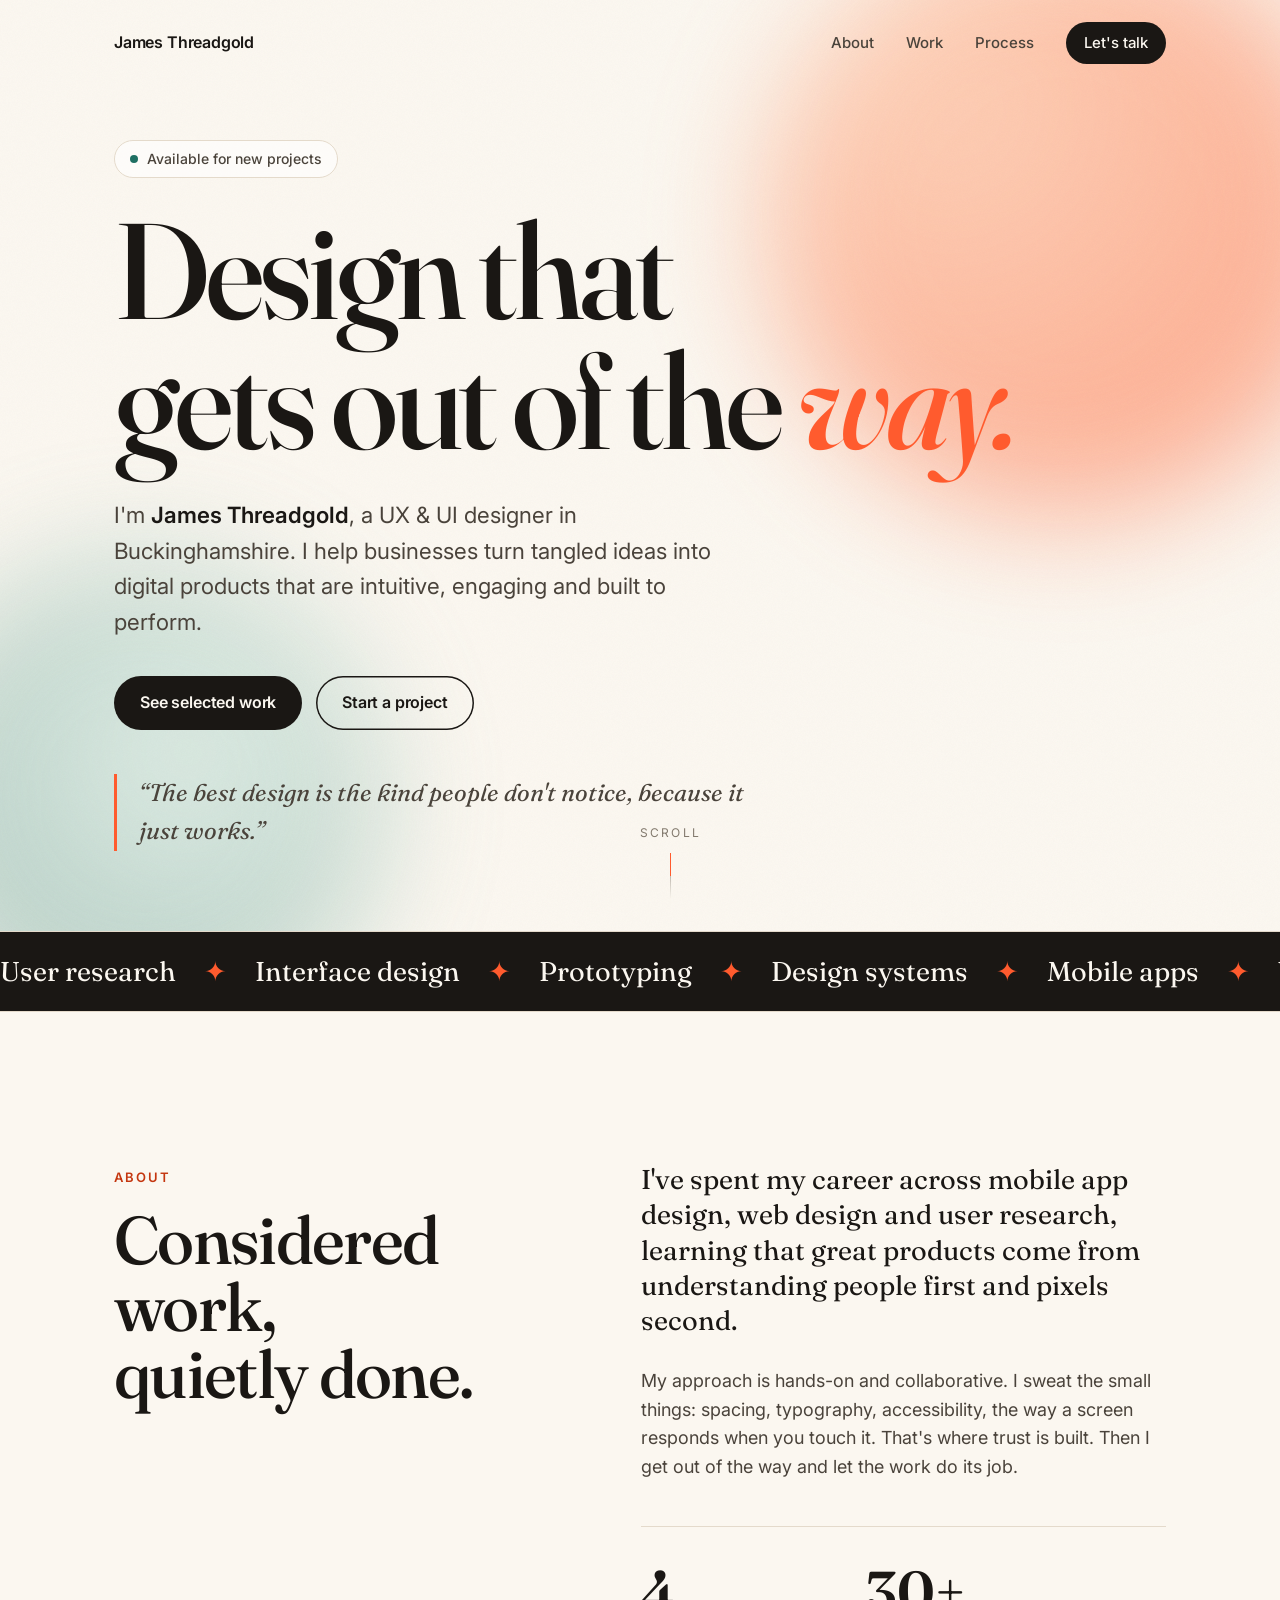
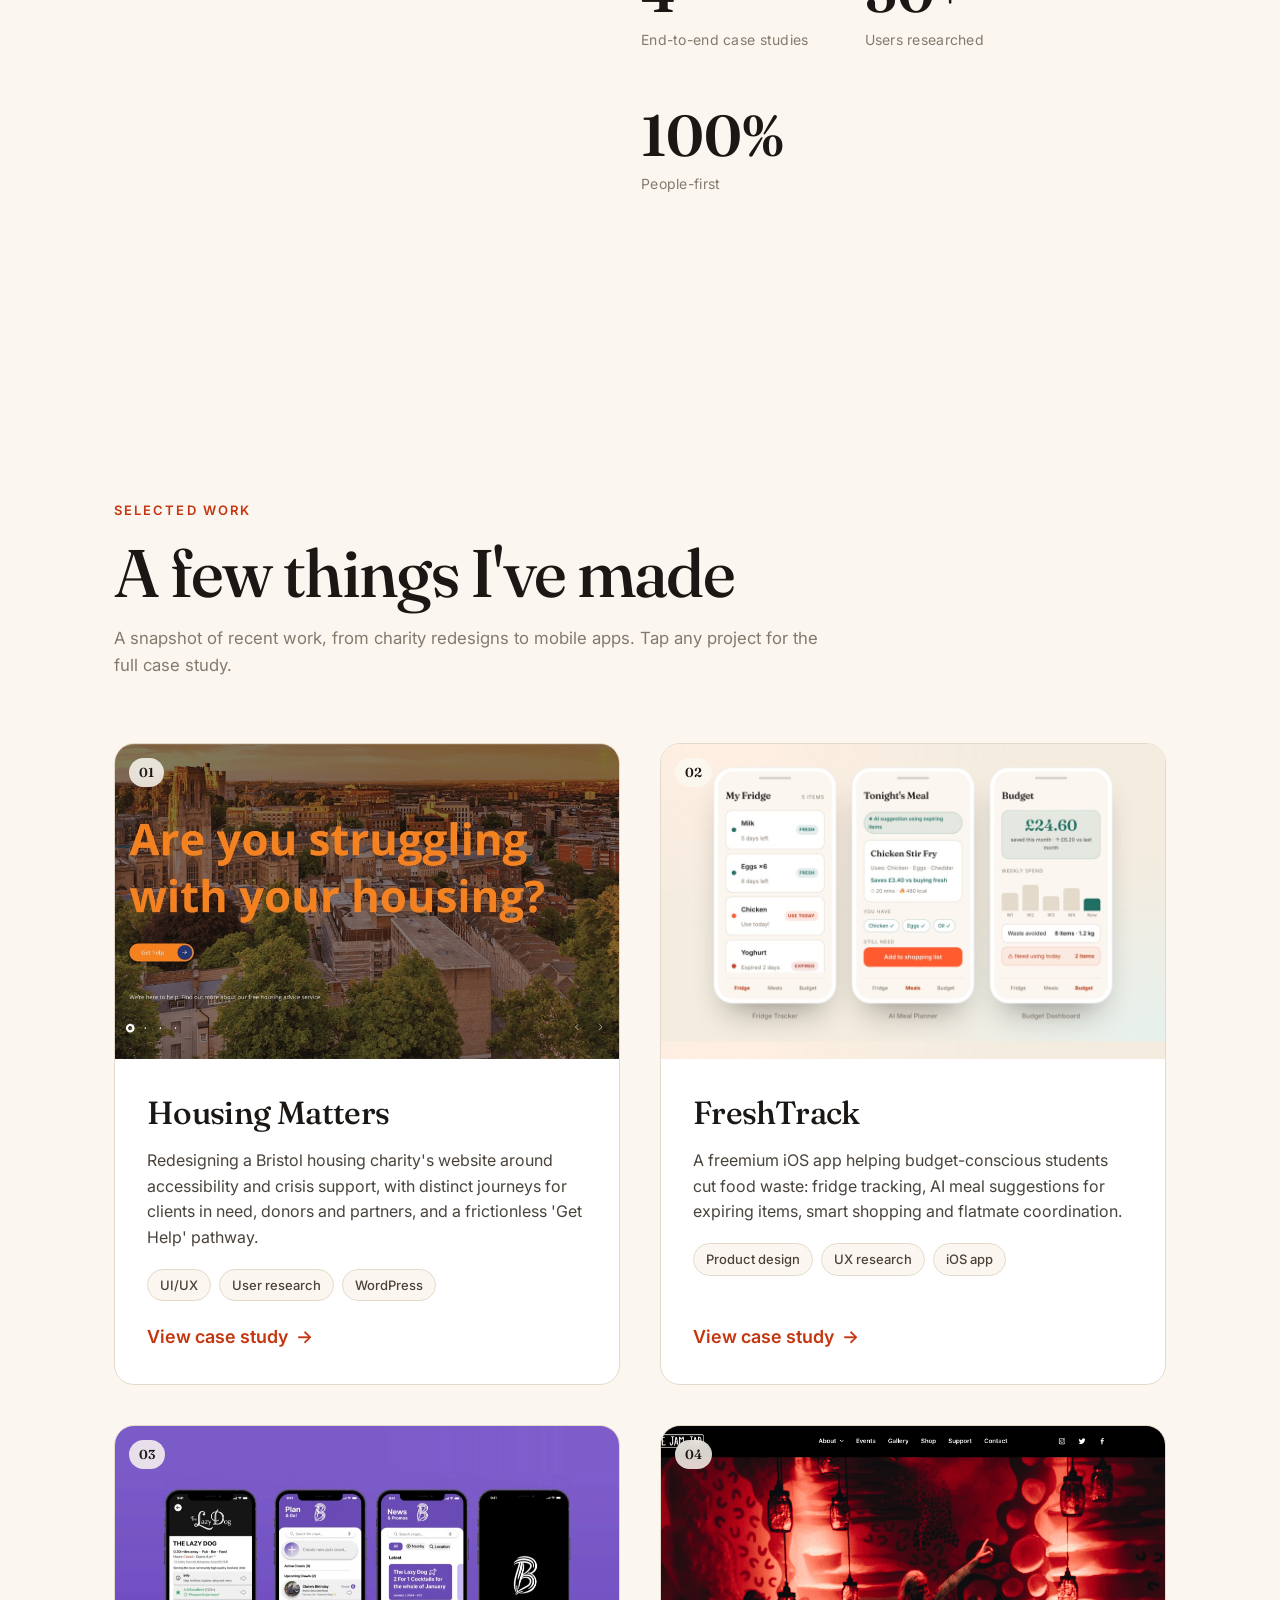
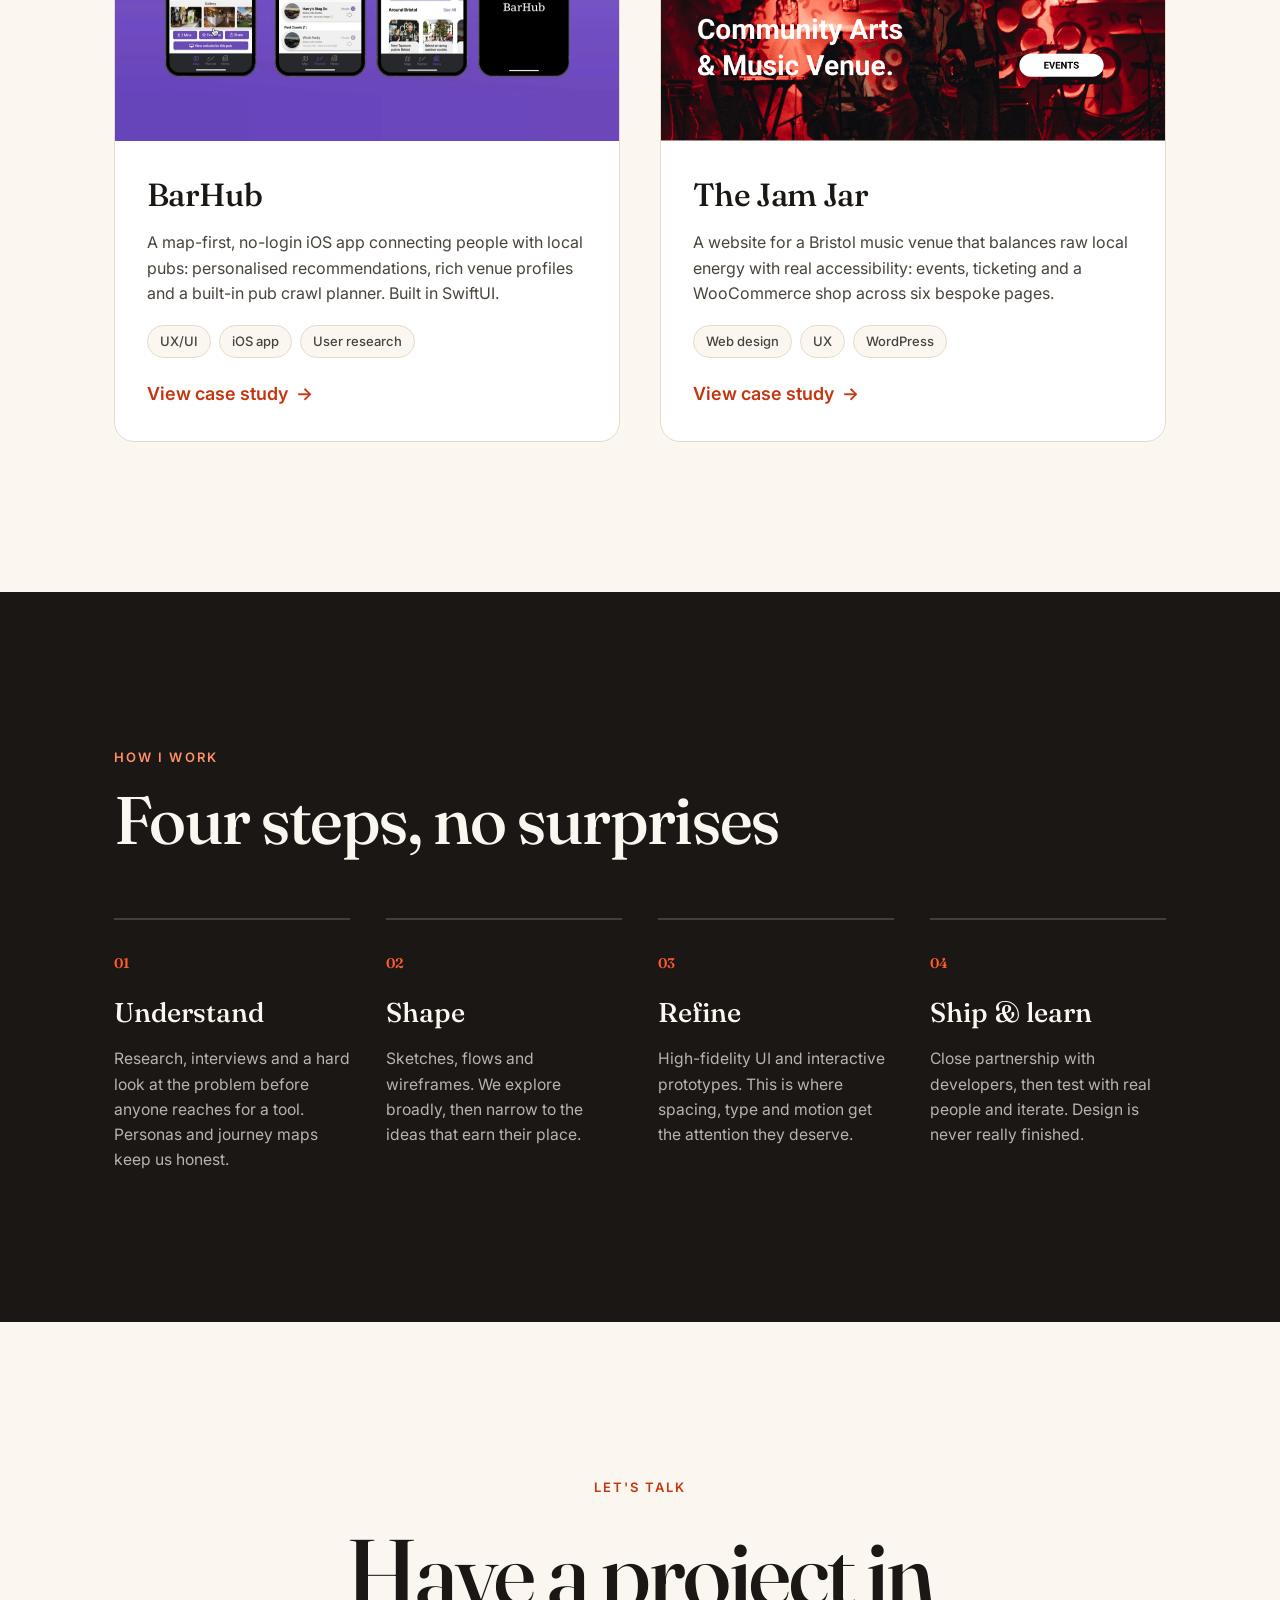
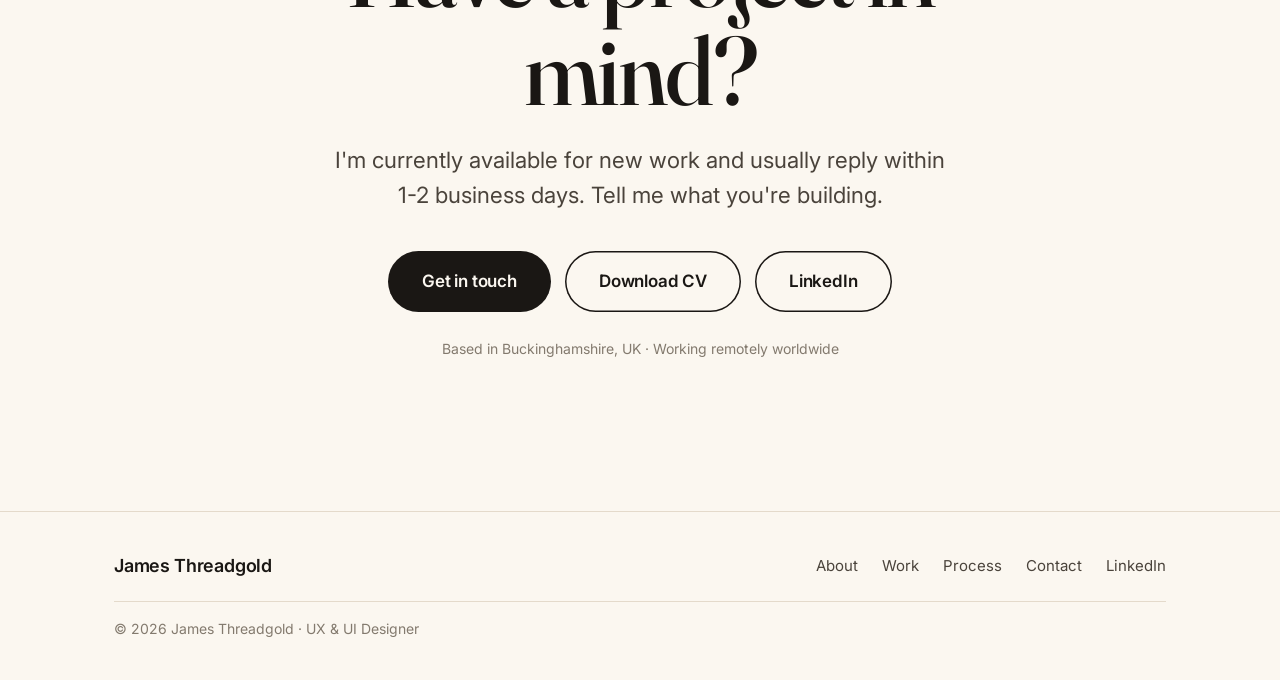
==== commit ba77c3cb: "Add 404, focus styles, SEO files, structured data, CV & email - Branded 404.html (served by GitHub P" ====
--- a/index.html
+++ b/index.html
@@ -35,6 +35,25 @@
   <link rel="preconnect" href="https://fonts.gstatic.com" crossorigin>
   <link href="https://fonts.googleapis.com/css2?family=Fraunces:ital,opsz,wght@0,9..144,400;0,9..144,500;0,9..144,600;1,9..144,400;1,9..144,500&family=Inter:wght@400;500;600;700&display=swap" rel="stylesheet">
   <link rel="stylesheet" href="/css/styles.css">
+
+  <!-- Structured data -->
+  <script type="application/ld+json">
+  {
+    "@context": "https://schema.org",
+    "@type": "Person",
+    "name": "James Threadgold",
+    "jobTitle": "UX & UI Designer",
+    "url": "https://jamesthreadgold.co.uk/",
+    "image": "https://jamesthreadgold.co.uk/assets/og/og-default.png",
+    "sameAs": ["https://www.linkedin.com/in/jamesthreadgold"],
+    "address": {
+      "@type": "PostalAddress",
+      "addressRegion": "Buckinghamshire",
+      "addressCountry": "GB"
+    },
+    "knowsAbout": ["UX Design", "UI Design", "User Research", "Prototyping", "Mobile App Design", "Web Design", "Accessibility"]
+  }
+  </script>
 </head>
 <body>
 
@@ -141,8 +160,8 @@
             and let the work do its job.
           </p>
           <div class="about-stats reveal">
-            <div class="stat"><span class="stat-num" data-count="8">0</span><span class="stat-label">Years designing</span></div>
-            <div class="stat"><span class="stat-num" data-count="40" data-suffix="+">0</span><span class="stat-label">Products shipped</span></div>
+            <div class="stat"><span class="stat-num" data-count="4">0</span><span class="stat-label">End-to-end case studies</span></div>
+            <div class="stat"><span class="stat-num" data-count="30" data-suffix="+">0</span><span class="stat-label">Users researched</span></div>
             <div class="stat"><span class="stat-num" data-count="100" data-suffix="%">0</span><span class="stat-label">People-first</span></div>
           </div>
         </div>
@@ -257,6 +276,7 @@
         </p>
         <div class="contact-actions">
           <a href="/contact/" class="btn btn-primary btn-lg" data-magnetic>Get in touch</a>
+          <a href="/assets/docs/CV-James-Threadgold.pdf" target="_blank" rel="noopener" class="btn btn-ghost btn-lg" data-magnetic download>Download CV</a>
           <a href="https://www.linkedin.com/in/jamesthreadgold" target="_blank" rel="noopener" class="btn btn-ghost btn-lg" data-magnetic>LinkedIn</a>
         </div>
         <p class="contact-note">Based in Buckinghamshire, UK · Working remotely worldwide</p>
--- a/css/styles.css
+++ b/css/styles.css
@@ -1312,3 +1312,63 @@
 @media (max-width: 540px) {
   .field-row { grid-template-columns: 1fr; gap: 0; }
 }
+
+/* ---------- 404 ---------- */
+.nf {
+  position: relative;
+  min-height: 100svh;
+  display: flex;
+  flex-direction: column;
+  justify-content: center;
+  padding-block: 140px 80px;
+  overflow: hidden;
+  text-align: center;
+}
+.nf-inner { position: relative; z-index: 1; max-width: 640px; margin-inline: auto; }
+.nf-code {
+  font-family: var(--display);
+  font-weight: 600;
+  font-size: clamp(7rem, 26vw, 16rem);
+  line-height: 0.9;
+  letter-spacing: -0.03em;
+  margin: 18px 0 8px;
+  background: linear-gradient(135deg, var(--ink) 30%, var(--accent));
+  -webkit-background-clip: text;
+  background-clip: text;
+  -webkit-text-fill-color: transparent;
+  user-select: none;
+}
+.nf-title {
+  font-family: var(--display);
+  font-weight: 600;
+  font-size: clamp(1.7rem, 4vw, 2.6rem);
+  letter-spacing: -0.02em;
+  margin-bottom: 16px;
+}
+.nf-lead {
+  color: var(--ink-soft);
+  font-size: 1.1rem;
+  max-width: 46ch;
+  margin: 0 auto 36px;
+}
+.nf-cta { display: flex; flex-wrap: wrap; gap: 14px; justify-content: center; }
+
+/* Download CV button on the contact page */
+.cv-btn { margin-top: 30px; }
+
+/* ---------- Keyboard focus (visible only for keyboard users) ---------- */
+:focus { outline: none; }
+:focus-visible {
+  outline: 2.5px solid var(--accent);
+  outline-offset: 3px;
+  border-radius: 4px;
+}
+.btn:focus-visible,
+.nav-cta:focus-visible {
+  outline-offset: 4px;
+}
+.project:focus-visible {
+  outline-offset: 6px;
+  border-radius: var(--radius);
+}
+.skip:focus-visible { outline-offset: 2px; }
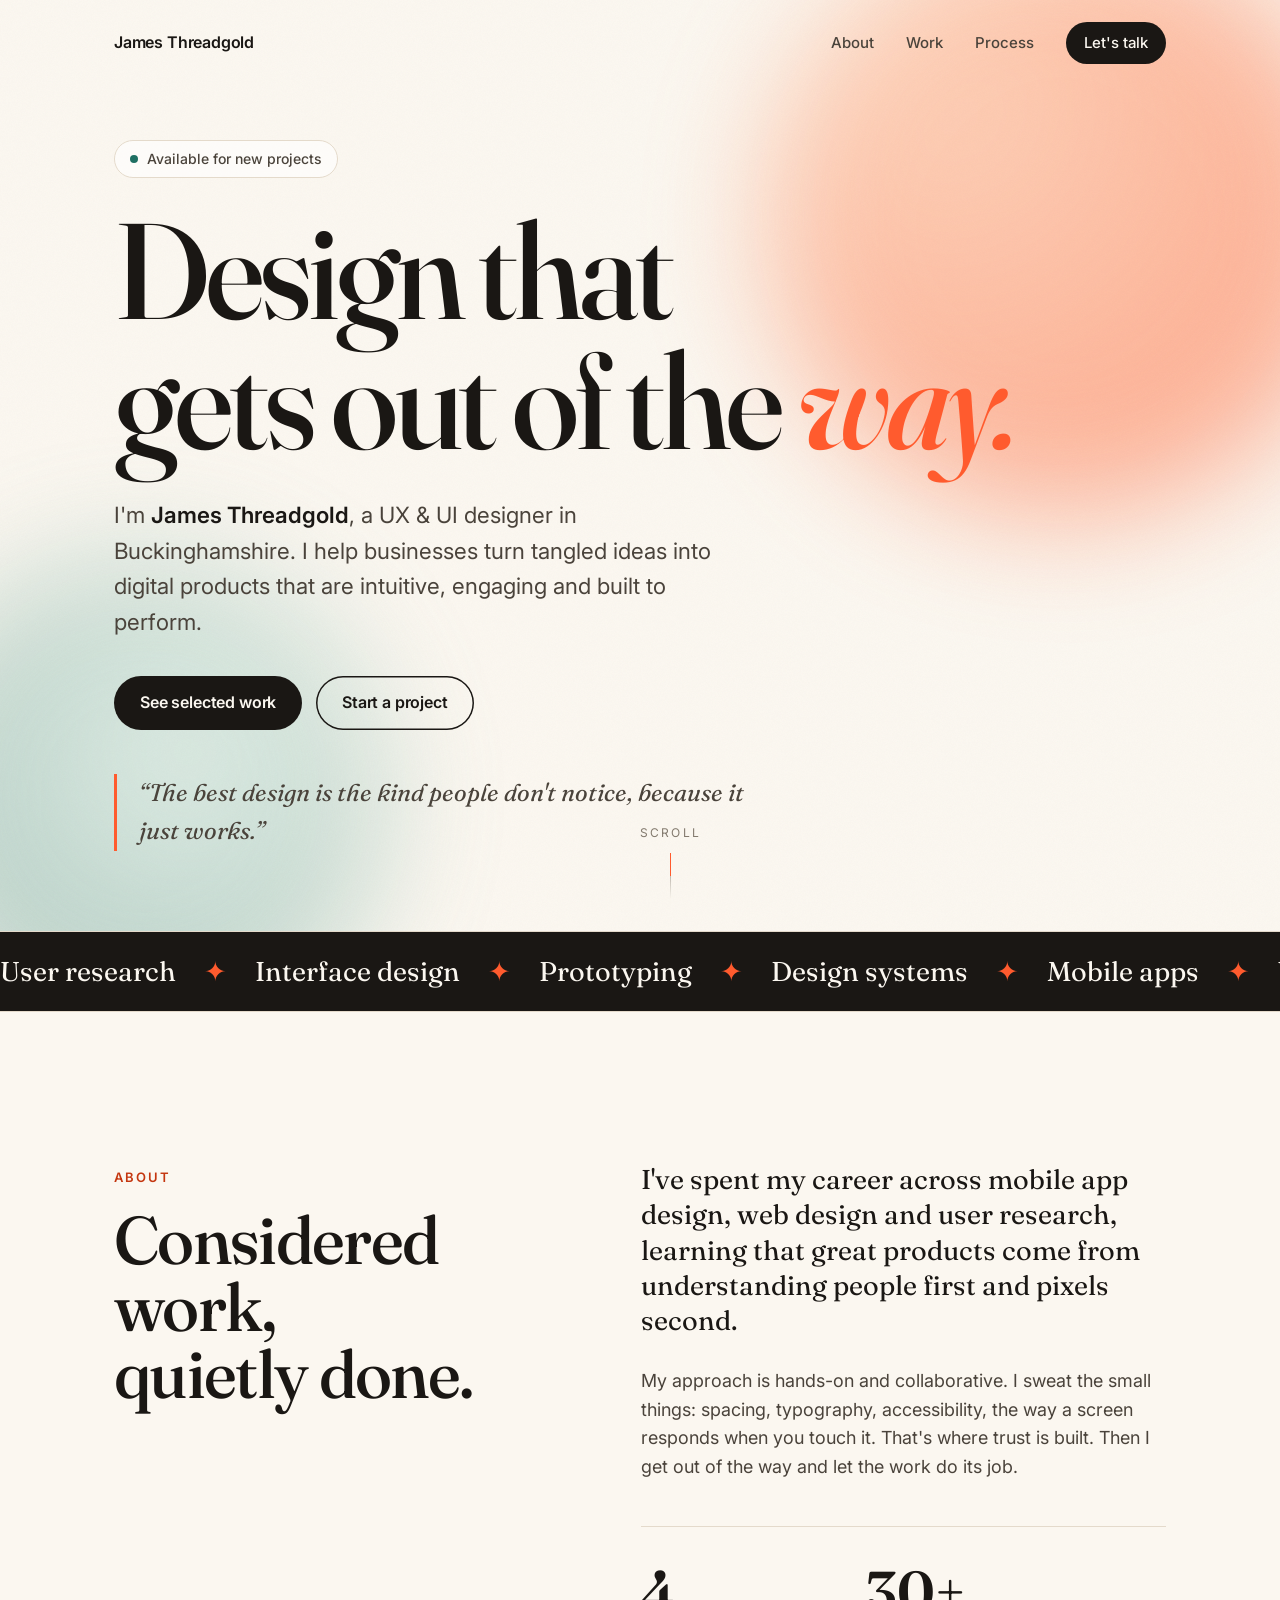
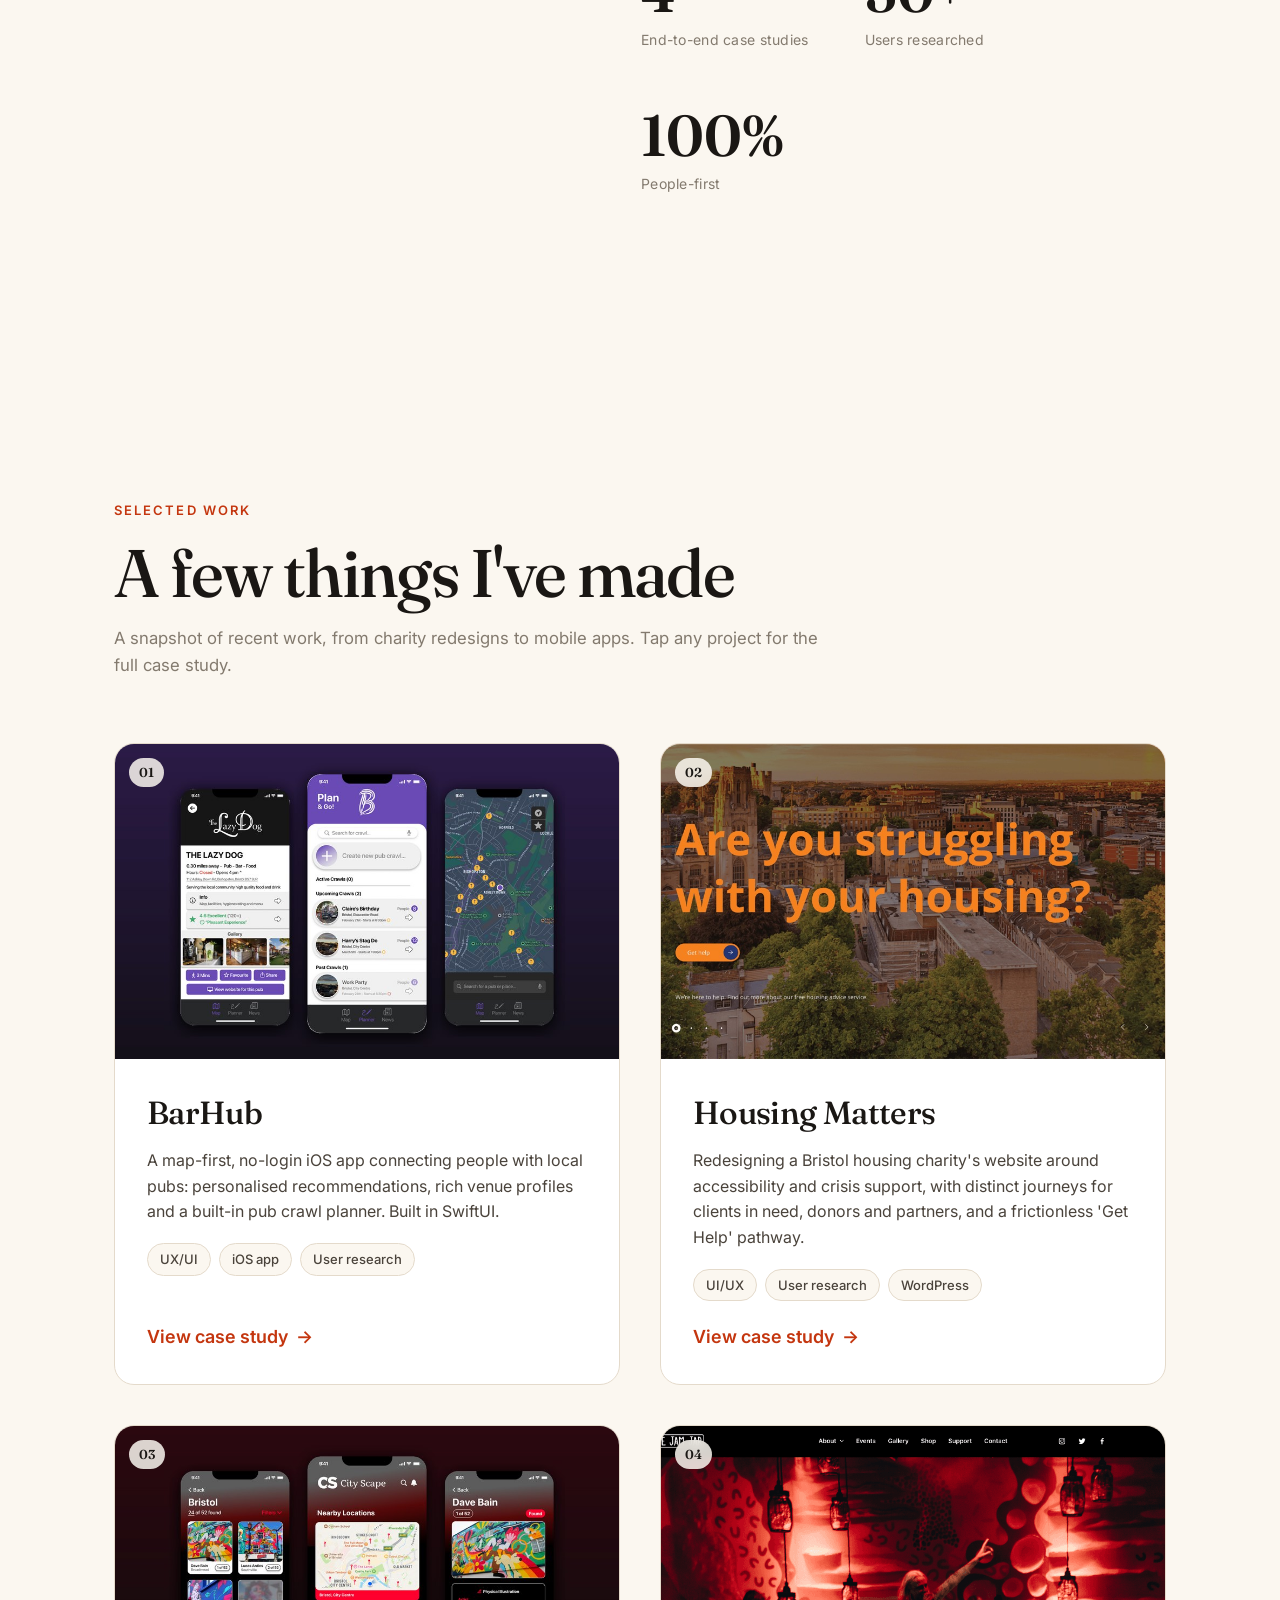
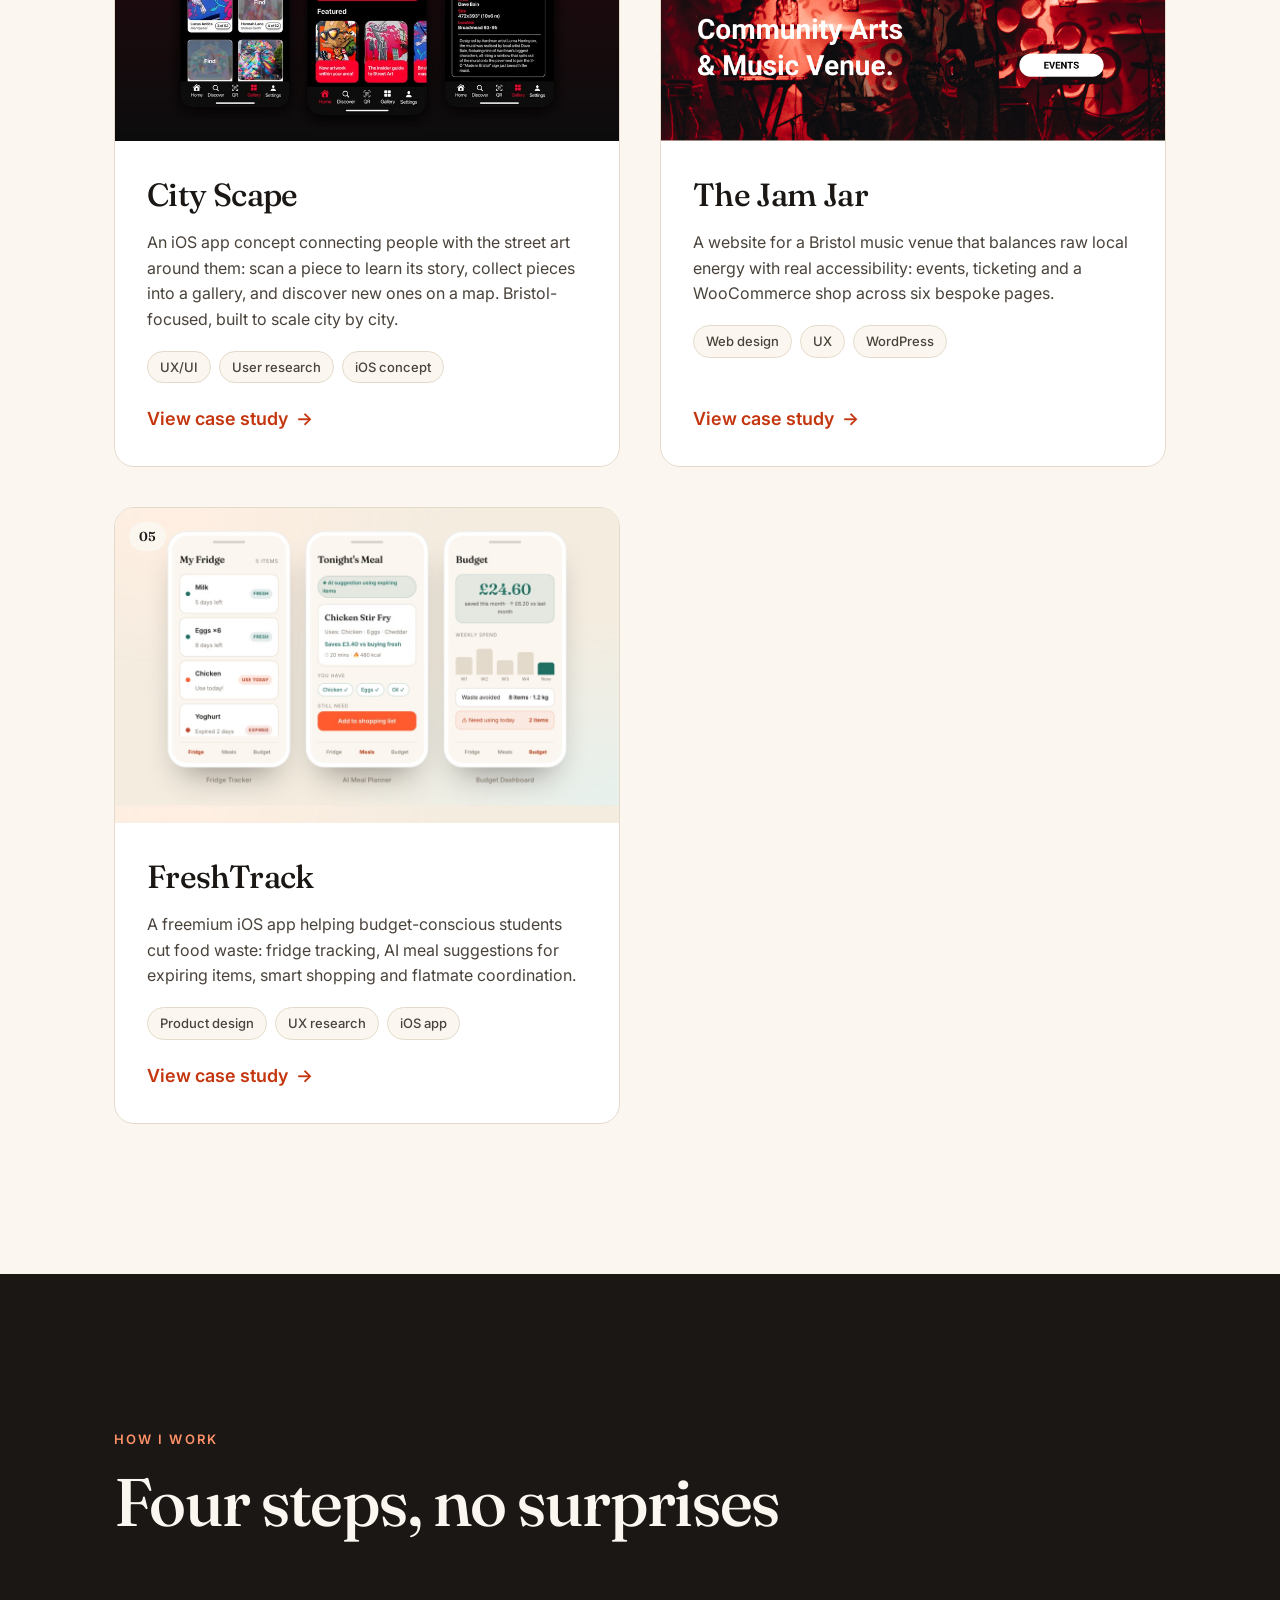
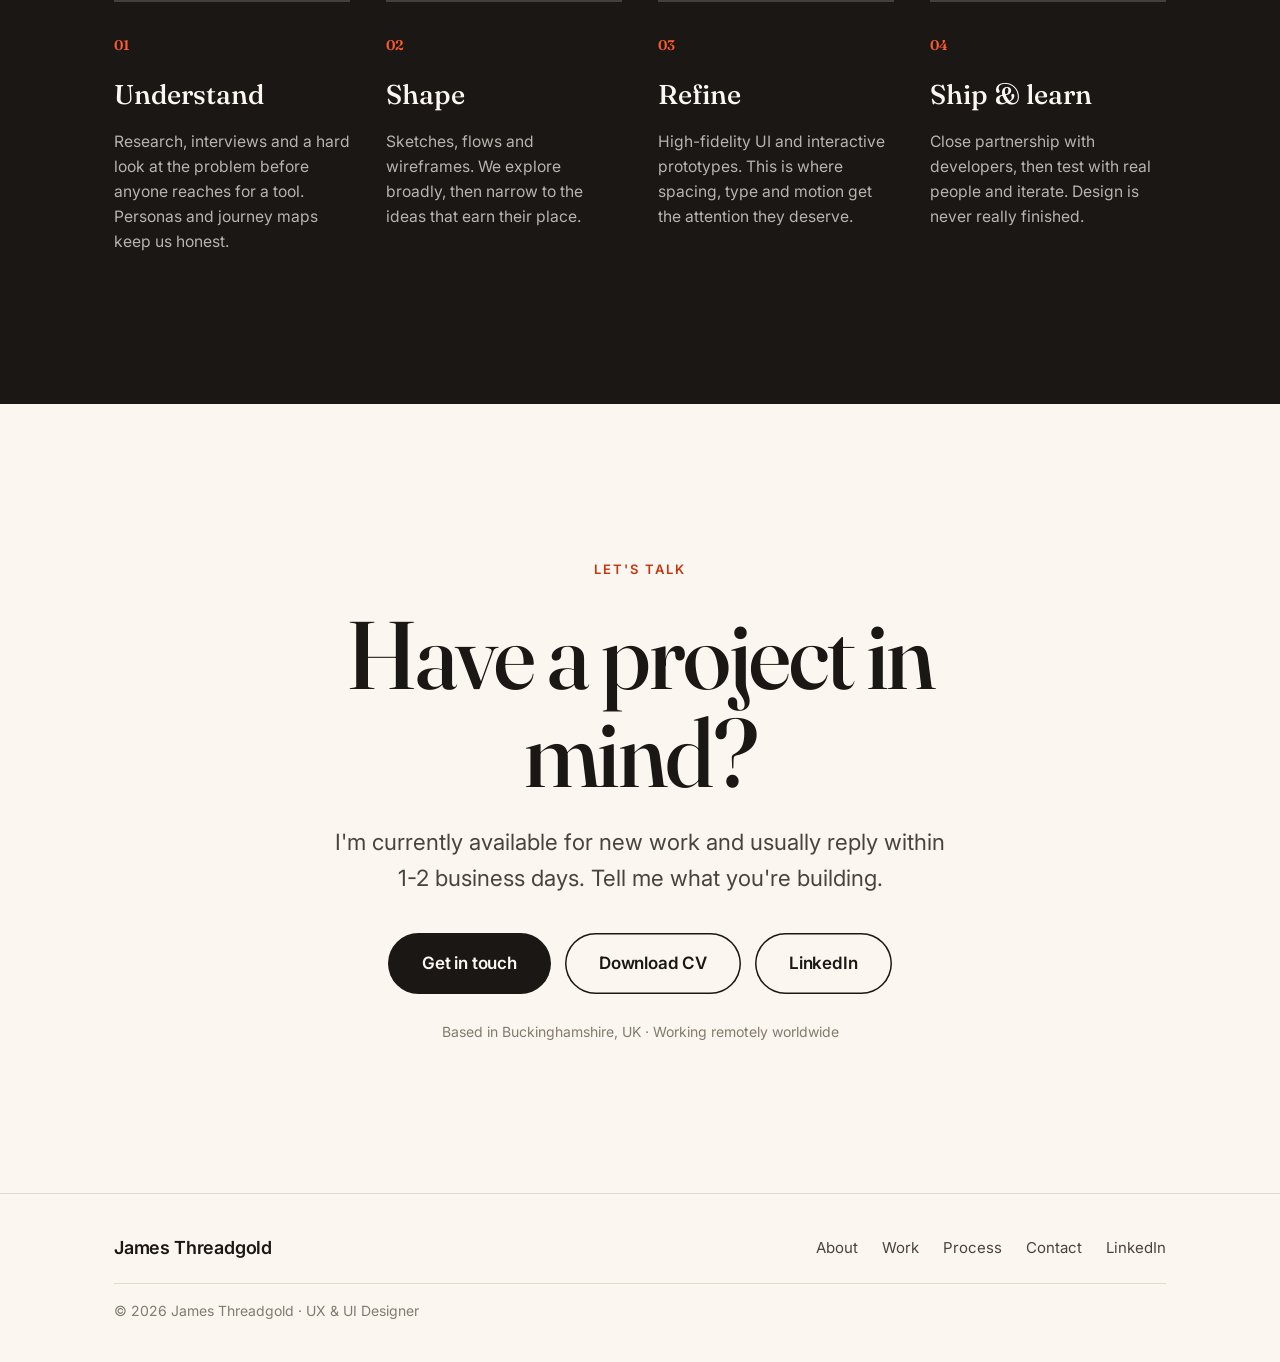
==== commit a26b14b2: "Add City Scape case study; rework BarHub & Housing Matters Case studies - New City Scape case study " ====
--- a/index.html
+++ b/index.html
@@ -178,9 +178,22 @@
         </div>
 
         <div class="projects">
+          <a href="/work/bar-hub/" class="project reveal" data-tilt>
+            <div class="project-media project-media--fill">
+              <span class="project-index">01</span>
+              <img class="project-img" src="/assets/work/bh-cover-v3-sm.jpg" srcset="/assets/work/bh-cover-v3-sm.jpg 1040w, /assets/work/bh-cover-v3.jpg 2000w" sizes="(max-width: 720px) 92vw, 506px" alt="BarHub iOS app screens with the BarHub logo" loading="lazy" decoding="async">
+            </div>
+            <div class="project-info">
+              <h3>BarHub</h3>
+              <p>A map-first, no-login iOS app connecting people with local pubs: personalised recommendations, rich venue profiles and a built-in pub crawl planner. Built in SwiftUI.</p>
+              <ul class="tags"><li>UX/UI</li><li>iOS app</li><li>User research</li></ul>
+              <span class="project-go">View case study <span class="arrow">→</span></span>
+            </div>
+          </a>
+
           <a href="/work/housing-matters/" class="project reveal" data-tilt>
             <div class="project-media tone-1">
-              <span class="project-index">01</span>
+              <span class="project-index">02</span>
               <img class="project-img" src="/assets/work/hm-Hh8FaU-sm.jpg" srcset="/assets/work/hm-Hh8FaU-sm.jpg 1040w, /assets/work/hm-Hh8FaU.jpg 2000w" sizes="(max-width: 720px) 92vw, 506px" alt="Housing Matters website homepage: 'Are you struggling with your housing?'" loading="lazy" decoding="async">
             </div>
             <div class="project-info">
@@ -191,28 +204,15 @@
             </div>
           </a>
 
-          <a href="/work/freshtrack/" class="project reveal" data-tilt>
-            <div class="project-media media-cream">
-              <span class="project-index">02</span>
-              <img class="project-img" src="/assets/work/ft-showcase-sm.jpg" srcset="/assets/work/ft-showcase-sm.jpg 1040w, /assets/work/ft-showcase.jpg 2000w" sizes="(max-width: 720px) 92vw, 506px" alt="FreshTrack iOS app: fridge tracker, AI meal planner and budget screens" loading="lazy" decoding="async">
-            </div>
-            <div class="project-info">
-              <h3>FreshTrack</h3>
-              <p>A freemium iOS app helping budget-conscious students cut food waste: fridge tracking, AI meal suggestions for expiring items, smart shopping and flatmate coordination.</p>
-              <ul class="tags"><li>Product design</li><li>UX research</li><li>iOS app</li></ul>
-              <span class="project-go">View case study <span class="arrow">→</span></span>
-            </div>
-          </a>
-
-          <a href="/work/bar-hub/" class="project reveal" data-tilt>
+          <a href="/work/city-scape/" class="project reveal" data-tilt>
             <div class="project-media project-media--fill">
               <span class="project-index">03</span>
-              <img class="project-img" src="/assets/work/bh-cover-v2-sm.jpg" srcset="/assets/work/bh-cover-v2-sm.jpg 1040w, /assets/work/bh-cover-v2.jpg 2000w" sizes="(max-width: 720px) 92vw, 506px" alt="BarHub iOS app screens with the BarHub logo" loading="lazy" decoding="async">
-            </div>
-            <div class="project-info">
-              <h3>BarHub</h3>
-              <p>A map-first, no-login iOS app connecting people with local pubs: personalised recommendations, rich venue profiles and a built-in pub crawl planner. Built in SwiftUI.</p>
-              <ul class="tags"><li>UX/UI</li><li>iOS app</li><li>User research</li></ul>
+              <img class="project-img" src="/assets/work/cs-cover-sm.jpg" srcset="/assets/work/cs-cover-sm.jpg 1040w, /assets/work/cs-cover.jpg 2000w" sizes="(max-width: 720px) 92vw, 506px" alt="City Scape iOS app screens on a bold red backdrop" loading="lazy" decoding="async">
+            </div>
+            <div class="project-info">
+              <h3>City Scape</h3>
+              <p>An iOS app concept connecting people with the street art around them: scan a piece to learn its story, collect pieces into a gallery, and discover new ones on a map. Bristol-focused, built to scale city by city.</p>
+              <ul class="tags"><li>UX/UI</li><li>User research</li><li>iOS concept</li></ul>
               <span class="project-go">View case study <span class="arrow">→</span></span>
             </div>
           </a>
@@ -226,6 +226,19 @@
               <h3>The Jam Jar</h3>
               <p>A website for a Bristol music venue that balances raw local energy with real accessibility: events, ticketing and a WooCommerce shop across six bespoke pages.</p>
               <ul class="tags"><li>Web design</li><li>UX</li><li>WordPress</li></ul>
+              <span class="project-go">View case study <span class="arrow">→</span></span>
+            </div>
+          </a>
+
+          <a href="/work/freshtrack/" class="project reveal" data-tilt>
+            <div class="project-media media-cream">
+              <span class="project-index">05</span>
+              <img class="project-img" src="/assets/work/ft-showcase-sm.jpg" srcset="/assets/work/ft-showcase-sm.jpg 1040w, /assets/work/ft-showcase.jpg 2000w" sizes="(max-width: 720px) 92vw, 506px" alt="FreshTrack iOS app: fridge tracker, AI meal planner and budget screens" loading="lazy" decoding="async">
+            </div>
+            <div class="project-info">
+              <h3>FreshTrack</h3>
+              <p>A freemium iOS app helping budget-conscious students cut food waste: fridge tracking, AI meal suggestions for expiring items, smart shopping and flatmate coordination.</p>
+              <ul class="tags"><li>Product design</li><li>UX research</li><li>iOS app</li></ul>
               <span class="project-go">View case study <span class="arrow">→</span></span>
             </div>
           </a>
--- a/css/styles.css
+++ b/css/styles.css
@@ -908,6 +908,400 @@
   object-fit: cover;
   object-position: center top;
   display: block;
+}
+
+/* Design-process figure sequence */
+.cs-process { display: grid; gap: 30px; margin-top: 24px; }
+.cs-stage { margin: 0; }
+.cs-process .cs-figure { margin-top: 0; }
+.cs-stage .cs-figure { margin-top: 0; }
+.cs-stage .cs-figcaption { margin-top: 12px; }
+
+/* Consistent gap for a paragraph following a non-text block (cards, grid, code) */
+.cs-block p.cs-gap { margin-top: 26px; }
+
+/* Competitor comparison / SWOT */
+.cs-compare {
+  display: grid;
+  grid-template-columns: 1fr 1fr;
+  gap: 16px;
+  margin-top: 24px;
+}
+.cs-compare__card {
+  background: var(--card);
+  border: 1px solid var(--line);
+  border-radius: var(--radius-sm);
+  padding: 24px 22px;
+}
+.cs-compare__name {
+  font-family: var(--display);
+  font-weight: 600;
+  font-size: 1.3rem;
+  color: var(--ink);
+}
+.cs-compare__tag {
+  display: block;
+  margin: 2px 0 6px;
+  font-size: 12px;
+  letter-spacing: .1em;
+  text-transform: uppercase;
+  color: var(--muted);
+}
+.cs-compare__h {
+  margin: 16px 0 9px;
+  font-size: 12px;
+  font-weight: 700;
+  letter-spacing: .08em;
+  text-transform: uppercase;
+}
+.cs-compare__h--str { color: var(--accent-2); }
+.cs-compare__h--weak { color: var(--accent-ink); }
+.cs-compare ul { list-style: none; display: grid; gap: 8px; }
+.cs-compare li {
+  position: relative;
+  padding-left: 18px;
+  font-size: .98rem;
+  color: var(--ink-soft);
+}
+.cs-compare li::before {
+  content: "";
+  position: absolute;
+  left: 2px;
+  top: .5em;
+  width: 6px;
+  height: 6px;
+  border-radius: 50%;
+  background: var(--muted);
+}
+.cs-compare__list--str li::before { background: var(--accent-2); }
+.cs-compare__list--weak li::before { background: var(--accent-ink); }
+
+/* Personas strip */
+.cs-personas {
+  display: grid;
+  grid-template-columns: repeat(auto-fit, minmax(220px, 1fr));
+  gap: 16px;
+  margin-top: 24px;
+}
+.cs-persona {
+  background: var(--card);
+  border: 1px solid var(--line);
+  border-radius: var(--radius-sm);
+  padding: 22px 20px;
+  display: grid;
+  gap: 14px;
+  align-content: start;
+}
+.cs-persona__name { font-family: var(--display); font-weight: 600; font-size: 1.2rem; color: var(--ink); }
+.cs-persona__role { display: block; margin-top: 3px; font-size: 12px; letter-spacing: .07em; text-transform: uppercase; color: var(--muted); }
+.cs-persona__label { display: block; margin-bottom: 3px; font-size: 11px; letter-spacing: .07em; text-transform: uppercase; color: var(--muted); }
+.cs-persona__val { font-size: .96rem; color: var(--ink-soft); }
+
+/* Inline code block */
+.cs-code {
+  margin-top: 22px;
+  background: #161214;
+  border-radius: var(--radius-sm);
+  overflow: hidden;
+}
+.cs-code__bar {
+  padding: 11px 18px;
+  font-family: ui-monospace, "SFMono-Regular", Menlo, monospace;
+  font-size: 12px;
+  color: rgba(255,255,255,.5);
+  border-bottom: 1px solid rgba(255,255,255,.08);
+}
+.cs-code pre {
+  margin: 0;
+  padding: 20px 22px;
+  overflow-x: auto;
+  font-family: ui-monospace, "SFMono-Regular", Menlo, monospace;
+  font-size: 13px;
+  line-height: 1.65;
+  color: #E8E2D9;
+}
+.cs-code code { font-family: inherit; }
+.cs-code .kw { color: #C9A8FF; }
+.cs-code .str { color: #9BE0B0; }
+.cs-code .num { color: #F0B57A; }
+.cs-code .fn { color: #76C7E0; }
+
+/* Wins list (outcomes) */
+.cs-wins { display: grid; gap: 18px; margin-top: 26px; }
+.cs-win { border-left: 3px solid var(--accent); padding-left: 18px; }
+.cs-win h3 { font-family: var(--sans); font-weight: 600; font-size: 1.06rem; color: var(--ink); margin-bottom: 5px; }
+.cs-win p { font-size: .98rem; color: var(--muted); margin: 0; }
+
+/* Honest-reflection callout */
+.cs-note {
+  margin-top: 28px;
+  background: var(--paper-2);
+  border: 1px solid var(--line);
+  border-left: 3px solid var(--accent);
+  border-radius: var(--radius-sm);
+  padding: 24px 26px;
+}
+.cs-note h3 { font-family: var(--display); font-weight: 600; font-size: 1.2rem; color: var(--ink); margin-bottom: 14px; }
+.cs-note ul { list-style: none; display: grid; gap: 11px; }
+.cs-note li { position: relative; padding-left: 24px; font-size: 1rem; color: var(--ink-soft); }
+.cs-note li::before { content: "→"; position: absolute; left: 0; color: var(--accent); font-weight: 700; }
+
+/* Before / after comparison */
+.cs-beforeafter {
+  display: grid;
+  grid-template-columns: 1fr 1fr;
+  gap: 16px;
+  margin-top: 24px;
+}
+.cs-ba { margin: 0; }
+.cs-ba__frame {
+  position: relative;
+  border-radius: var(--radius-sm);
+  overflow: hidden;
+  border: 1px solid var(--line);
+  background: var(--card);
+}
+.cs-ba__frame img { width: 100%; display: block; }
+.cs-ba__label {
+  position: absolute;
+  top: 12px;
+  left: 12px;
+  font-size: 11px;
+  font-weight: 700;
+  letter-spacing: .08em;
+  text-transform: uppercase;
+  padding: 5px 11px;
+  border-radius: 100px;
+  color: #fff;
+}
+.cs-ba__label--before { background: var(--muted); }
+.cs-ba__label--after { background: var(--accent); }
+.cs-ba .cs-figcaption { margin-top: 12px; text-align: left; }
+
+/* External "view live site" link */
+.cs-livelink {
+  display: inline-flex;
+  align-items: center;
+  gap: 8px;
+  margin-top: 22px;
+  padding: 11px 20px;
+  border-radius: 100px;
+  font-weight: 600;
+  font-size: 15px;
+  color: var(--paper);
+  background: var(--ink);
+  transition: background .3s var(--ease), transform .3s var(--ease);
+}
+.cs-livelink:hover { background: var(--accent); transform: translateY(-2px); }
+.cs-livelink .arrow { transition: transform .3s var(--ease); }
+.cs-livelink:hover .arrow { transform: translate(2px, -2px); }
+
+@media (max-width: 720px) {
+  .cs-beforeafter { grid-template-columns: 1fr; }
+}
+@media (max-width: 620px) {
+  .cs-compare { grid-template-columns: 1fr; }
+}
+
+/* App-screen showcase: portrait phone screens shown in full */
+.cs-screens {
+  display: grid;
+  grid-template-columns: repeat(auto-fit, minmax(190px, 1fr));
+  gap: 16px;
+  margin-top: 24px;
+  align-items: start;
+}
+.cs-screens--2 { grid-template-columns: repeat(2, 1fr); max-width: 520px; }
+.cs-screen {
+  margin: 0;
+  background: var(--paper-2);
+  border: 1px solid var(--line);
+  border-radius: var(--radius-sm);
+  overflow: hidden;
+}
+.cs-screen img {
+  width: 100%;
+  height: auto;
+  display: block;
+}
+.cs-screen figcaption {
+  font-size: 12px;
+  color: var(--muted);
+  text-align: center;
+  padding: 10px 12px;
+}
+@media (max-width: 560px) {
+  .cs-screens { grid-template-columns: repeat(2, 1fr); }
+  .cs-screens--2 { grid-template-columns: repeat(2, 1fr); }
+}
+
+/* Brand colour swatches (on-brand HTML, not a screenshot) */
+.cs-swatches {
+  list-style: none;
+  display: grid;
+  grid-template-columns: repeat(auto-fit, minmax(140px, 1fr));
+  gap: 14px;
+  margin: 24px 0 0;
+  padding: 0;
+}
+.cs-swatch {
+  display: flex;
+  flex-direction: column;
+  gap: 10px;
+}
+.cs-swatch__chip {
+  width: 100%;
+  aspect-ratio: 16 / 10;
+  border-radius: var(--radius-sm);
+  box-shadow: inset 0 0 0 1px rgba(0,0,0,0.06);
+}
+.cs-swatch__hex {
+  font-family: ui-monospace, "SFMono-Regular", Menlo, monospace;
+  font-size: 13px;
+  color: var(--ink);
+}
+.cs-swatch__role {
+  font-size: 12px;
+  letter-spacing: .04em;
+  text-transform: uppercase;
+  color: var(--muted);
+  margin-top: -4px;
+}
+
+/* ---- Design-process artifacts, native on-brand ---- */
+
+/* Priority guide: ranked feature table */
+.cs-priority {
+  margin-top: 14px;
+  border: 1px solid var(--line);
+  border-radius: var(--radius-sm);
+  background: var(--card);
+  overflow: hidden;
+}
+.cs-priority__head {
+  display: flex;
+  gap: 10px;
+  align-items: baseline;
+  padding: 16px 20px;
+  font-size: .98rem;
+  color: var(--ink-soft);
+  background: var(--paper-2);
+  border-bottom: 1px solid var(--line);
+}
+.cs-priority__goal {
+  font-size: 11px;
+  font-weight: 700;
+  letter-spacing: .12em;
+  text-transform: uppercase;
+  color: var(--accent-ink);
+}
+.cs-priority__list { list-style: none; margin: 0; padding: 0; }
+.cs-priority__row {
+  display: grid;
+  grid-template-columns: 44px 1.1fr 1.5fr;
+  gap: 16px;
+  align-items: center;
+  padding: 15px 20px;
+  border-left: 3px solid transparent;
+}
+.cs-priority__row + .cs-priority__row { border-top: 1px solid var(--line); }
+.cs-priority__row--core { border-left-color: var(--accent); }
+.cs-priority__rank {
+  font-family: var(--display);
+  font-size: 1.25rem;
+  font-weight: 600;
+  color: var(--muted);
+}
+.cs-priority__row--core .cs-priority__rank { color: var(--accent-ink); }
+.cs-priority__name { font-weight: 600; color: var(--ink); }
+.cs-priority__intent { color: var(--muted); font-size: .96rem; }
+
+/* Critical flow chart: three-tab user flow */
+.cs-flow { margin-top: 14px; }
+.cs-flow__entry {
+  display: inline-flex;
+  align-items: center;
+  gap: 10px;
+  margin: 0 auto;
+  padding: 11px 22px;
+  border-radius: 100px;
+  background: var(--ink);
+  color: var(--paper);
+  font-weight: 600;
+  font-size: .95rem;
+}
+.cs-flow__entry span { color: var(--accent); }
+.cs-flow__top { text-align: center; }
+.cs-flow__conn { width: 2px; height: 26px; background: var(--line); margin: 8px auto; }
+.cs-flow__tabs {
+  display: grid;
+  grid-template-columns: repeat(3, 1fr);
+  gap: 16px;
+}
+.cs-flow__tab {
+  background: var(--card);
+  border: 1px solid var(--line);
+  border-radius: var(--radius-sm);
+  border-top: 3px solid var(--accent);
+  padding: 18px 18px 20px;
+}
+.cs-flow__tab h4 {
+  font-family: var(--display);
+  font-weight: 600;
+  font-size: 1.15rem;
+  color: var(--ink);
+  margin-bottom: 12px;
+}
+.cs-flow__tab ul { list-style: none; margin: 0; padding: 0; display: grid; gap: 9px; }
+.cs-flow__tab li {
+  position: relative;
+  padding-left: 20px;
+  font-size: .95rem;
+  color: var(--ink-soft);
+}
+.cs-flow__tab li::before {
+  content: "→";
+  position: absolute;
+  left: 0;
+  color: var(--accent);
+  font-weight: 700;
+}
+
+/* Low-fidelity wireframes: monochrome phone mockups */
+.cs-wire {
+  margin-top: 14px;
+  display: grid;
+  grid-template-columns: repeat(3, 1fr);
+  gap: 18px;
+}
+.cs-wire figure { margin: 0; }
+.cs-wire__phone {
+  background: var(--card);
+  border: 1px solid var(--line);
+  border-radius: 22px;
+  padding: 14px 12px 10px;
+  aspect-ratio: 9 / 17;
+  display: flex;
+  flex-direction: column;
+  gap: 8px;
+}
+.cs-wire__bar { height: 22px; border-radius: 6px; background: var(--paper-2); border: 1px solid var(--line); }
+.cs-wire__bar--title { width: 60%; height: 16px; background: var(--line); border: 0; }
+.cs-wire__block { border-radius: 8px; background: var(--paper-2); border: 1px solid var(--line); }
+.cs-wire__block--grow { flex: 1; }
+.cs-wire__row { height: 30px; border-radius: 6px; background: var(--paper-2); border: 1px solid var(--line); }
+.cs-wire__btn { height: 20px; border-radius: 100px; background: var(--line); }
+.cs-wire__map { flex: 1; border-radius: 8px; background: var(--paper-2); border: 1px solid var(--line); position: relative; }
+.cs-wire__pin { position: absolute; width: 9px; height: 9px; border-radius: 50%; background: var(--muted); }
+.cs-wire__tabs { display: flex; justify-content: space-around; padding-top: 8px; margin-top: auto; border-top: 1px solid var(--line); }
+.cs-wire__tabs span { width: 18px; height: 18px; border-radius: 5px; background: var(--paper-2); border: 1px solid var(--line); }
+.cs-wire figcaption { margin-top: 10px; text-align: center; font-size: 12px; color: var(--muted); }
+
+@media (max-width: 620px) {
+  .cs-priority__row { grid-template-columns: 36px 1fr; }
+  .cs-priority__intent { grid-column: 2; color: var(--muted); }
+  .cs-flow__tabs { grid-template-columns: 1fr; }
+  .cs-wire { grid-template-columns: repeat(2, 1fr); max-width: 360px; }
 }
 
 /* Prose body */
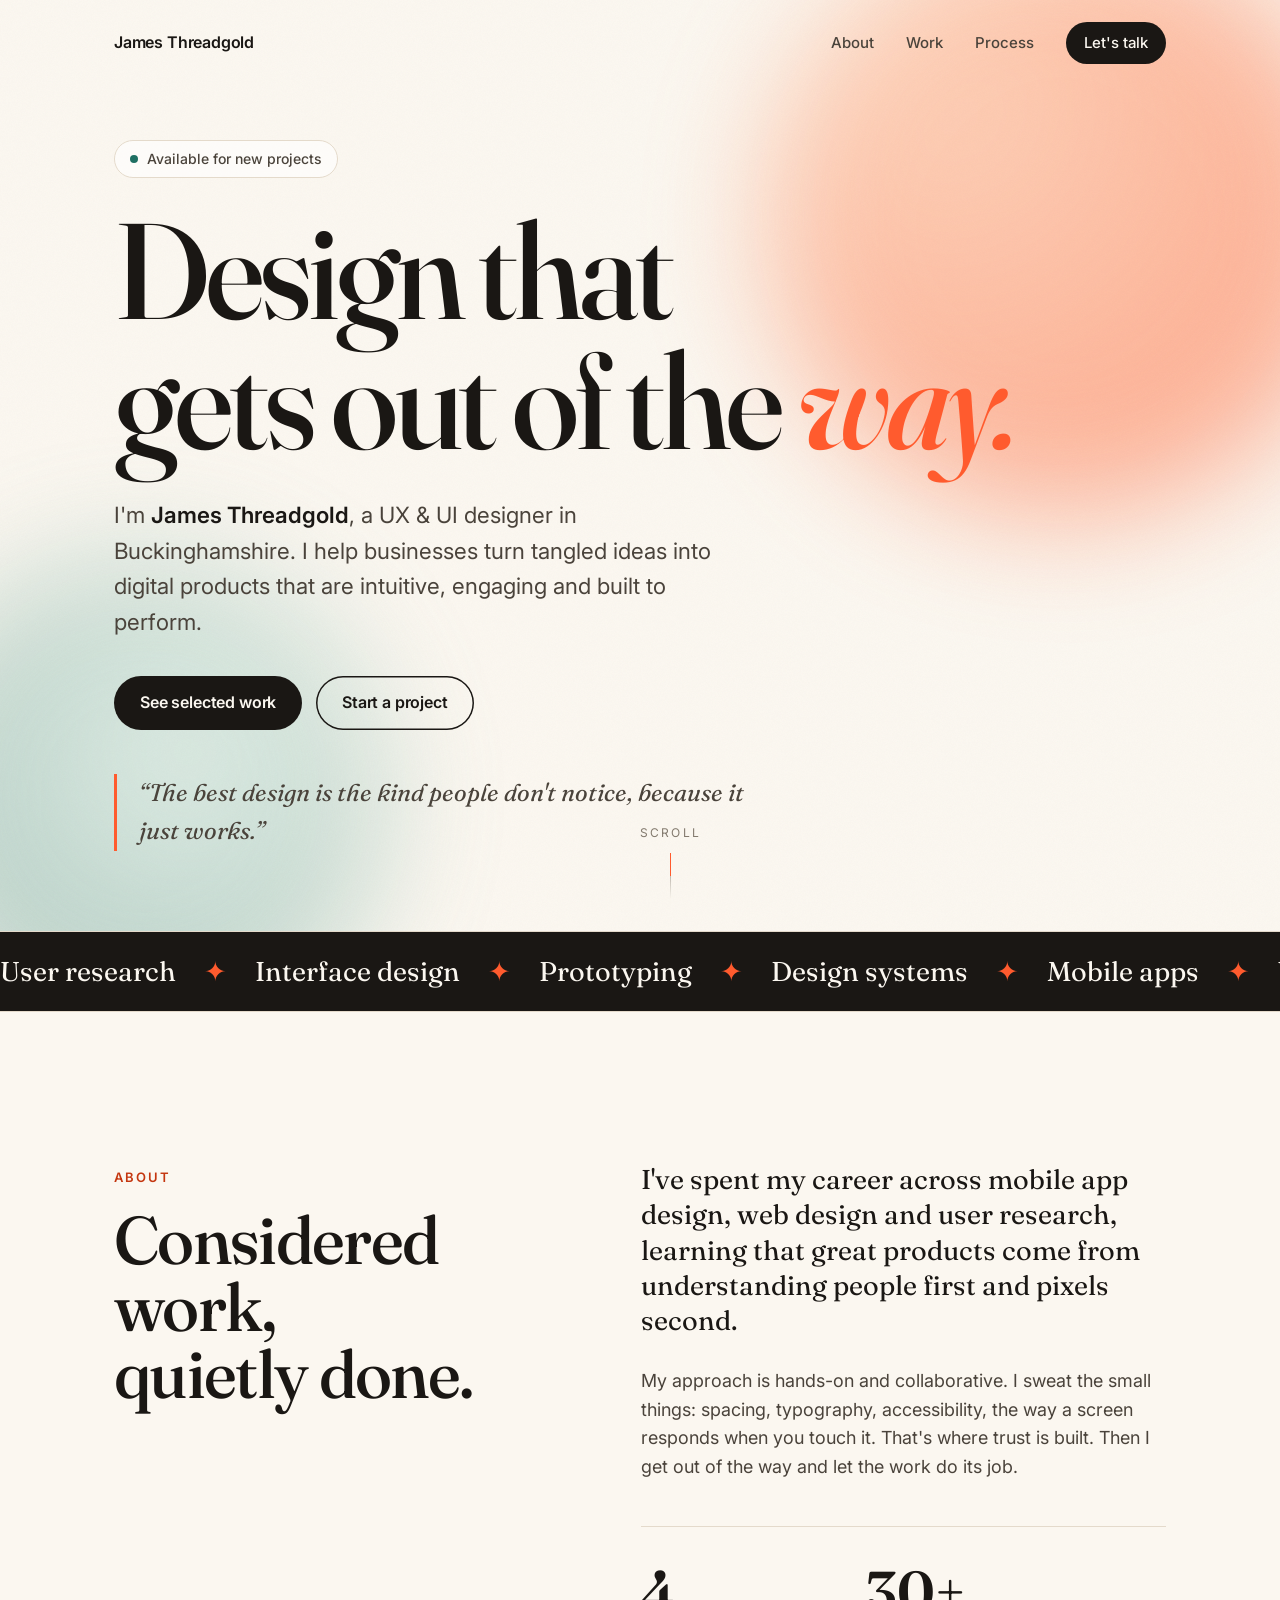
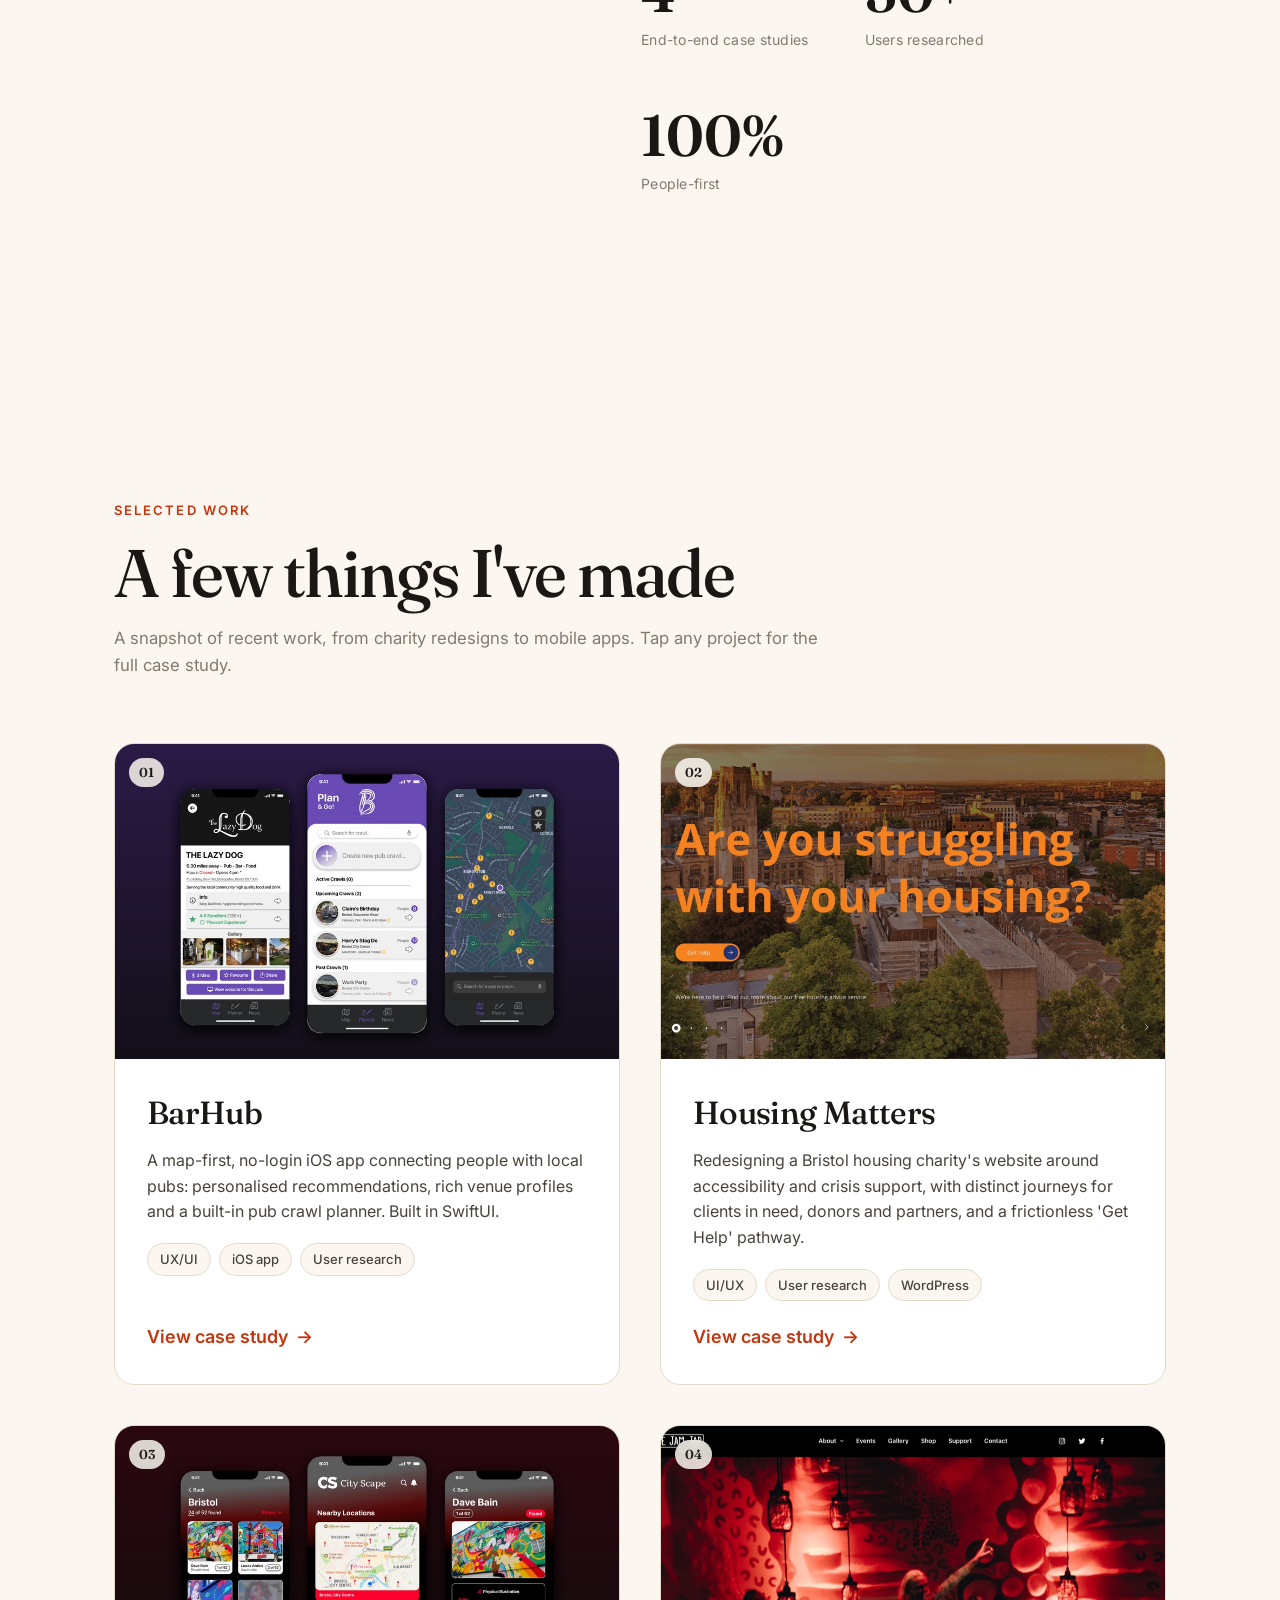
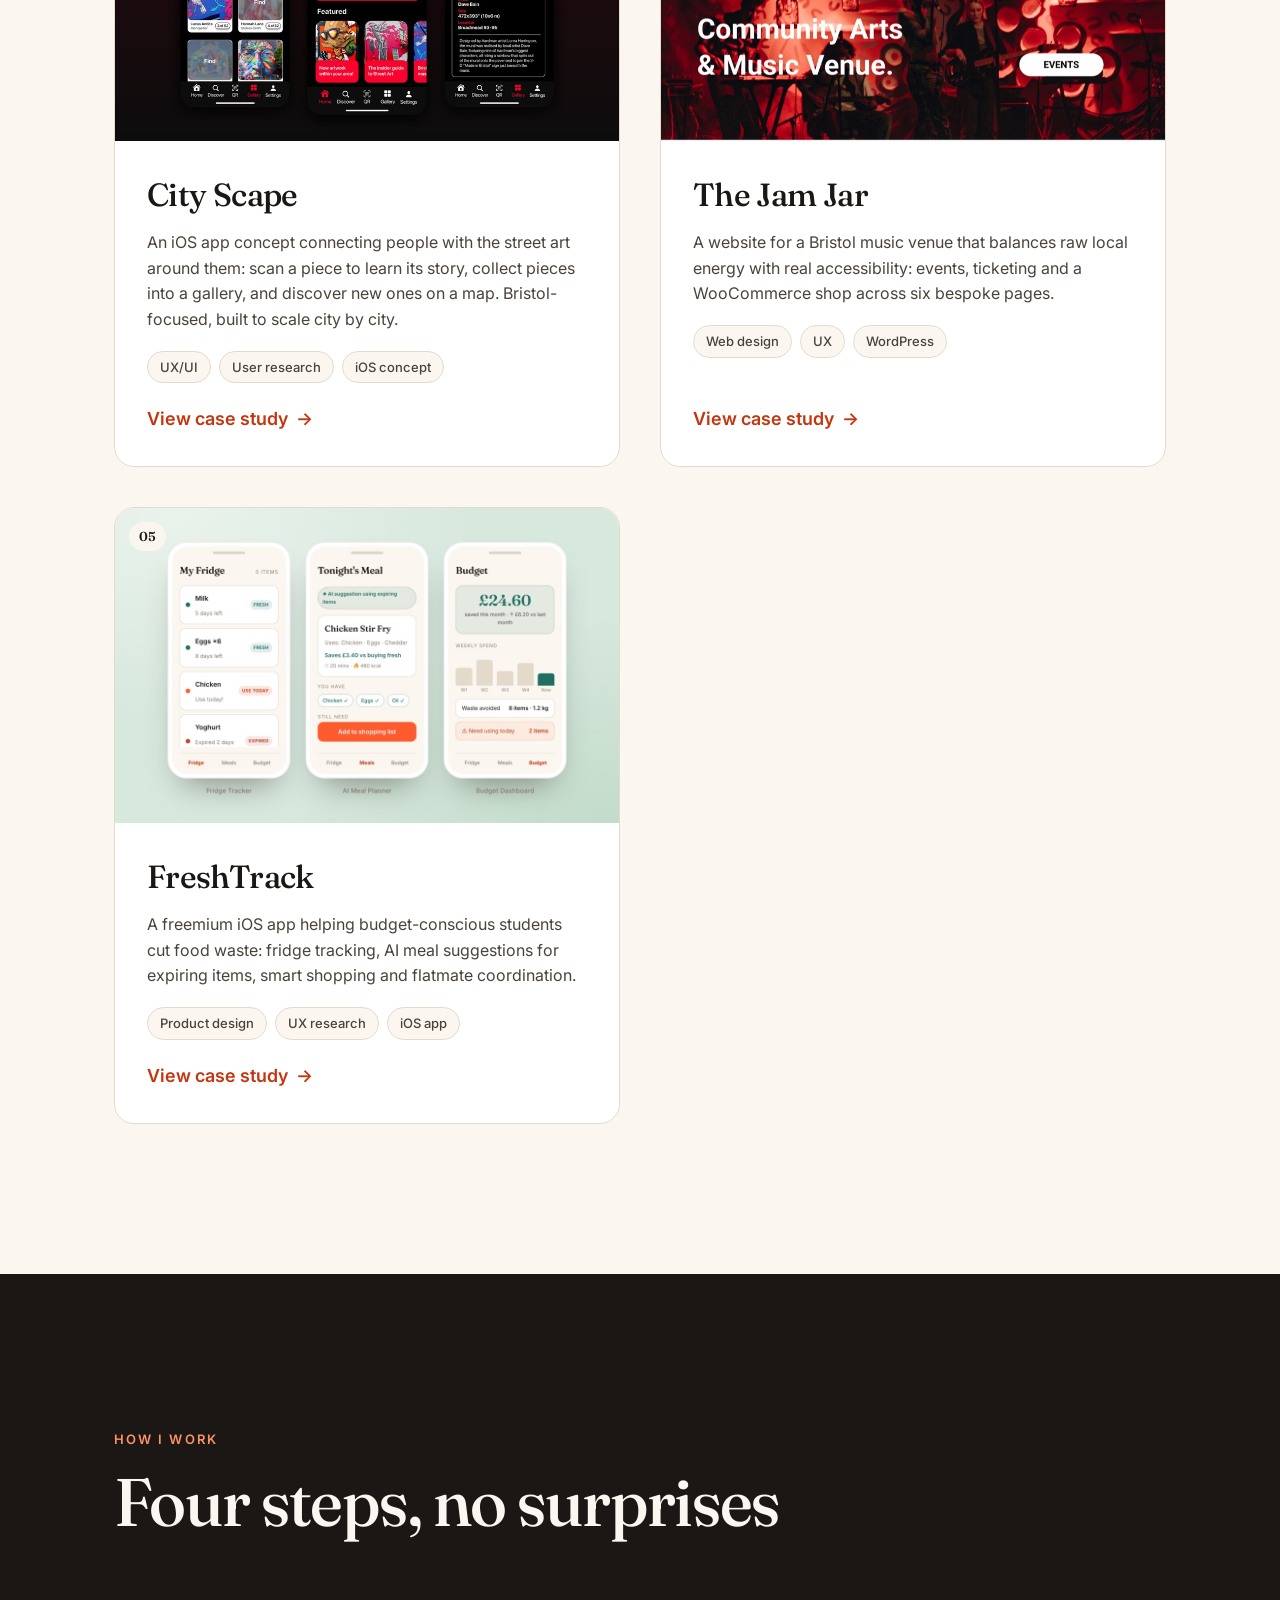
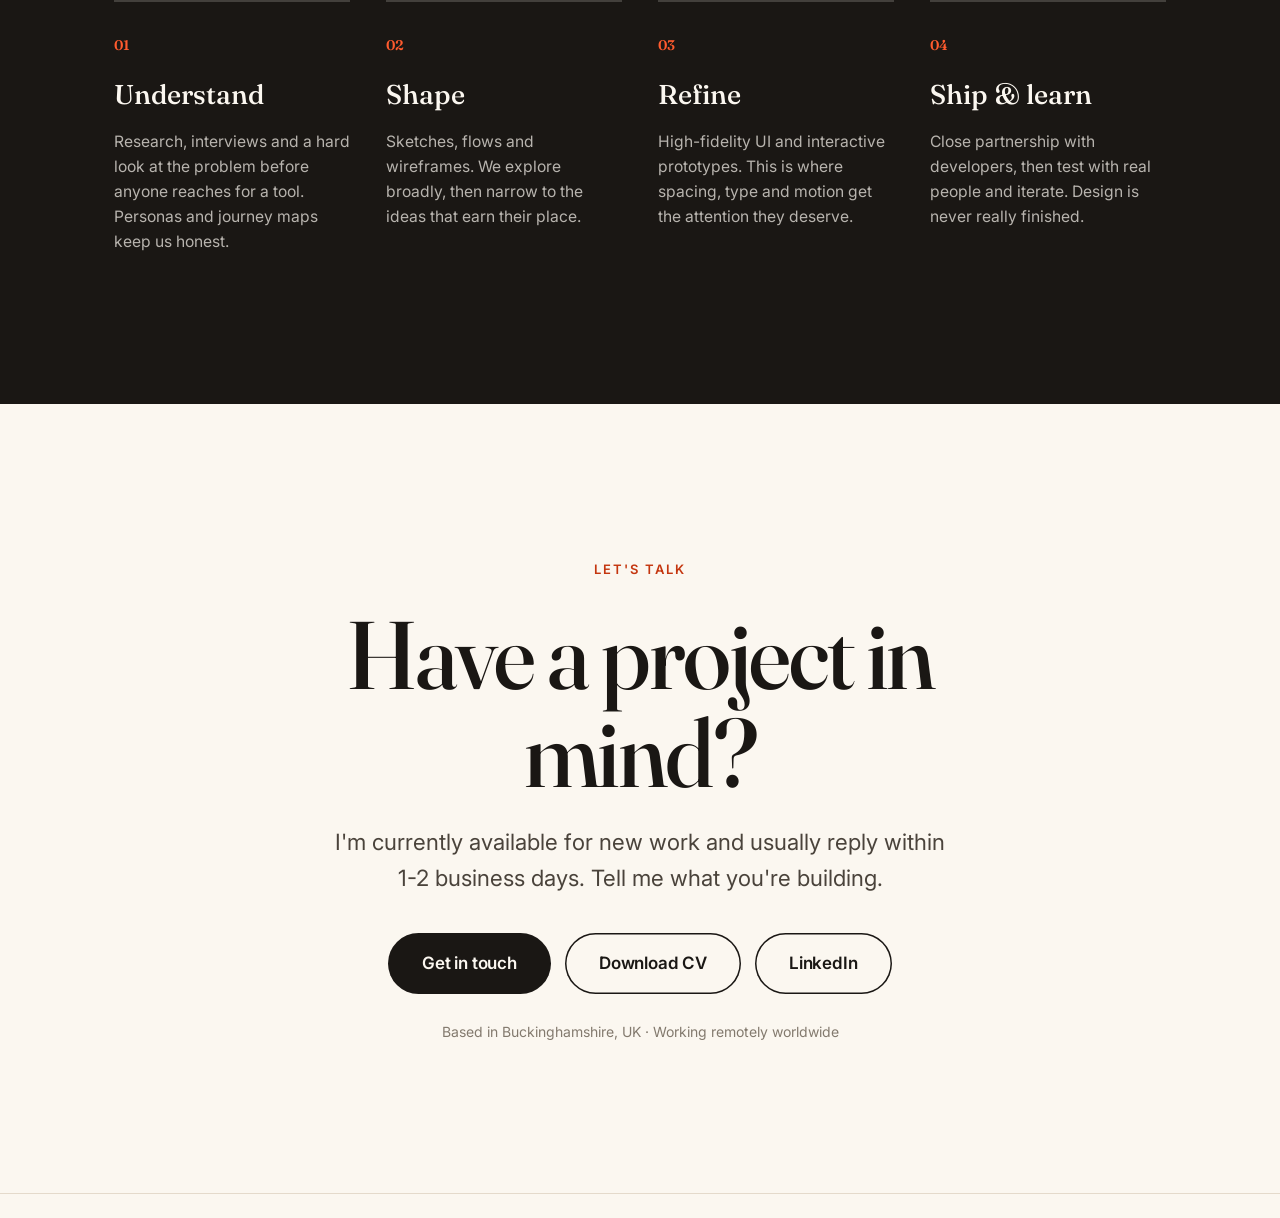
==== commit fd97f326: "Improve mobile scroll-hint, FreshTrack content/visuals, and SEO - Hide scroll-hint on mobile so it n" ====
--- a/index.html
+++ b/index.html
@@ -15,6 +15,10 @@
 
   <!-- Canonical -->
   <link rel="canonical" href="https://jamesthreadgold.co.uk/">
+
+  <!-- Google Search Console: verify the domain via DNS (recommended) OR paste your
+       URL-prefix token below and uncomment this line. See docs/seo-google-search-console.md -->
+  <!-- <meta name="google-site-verification" content="YOUR_TOKEN_HERE"> -->
 
   <!-- Open Graph / social share -->
   <meta property="og:site_name" content="James Threadgold">
@@ -40,18 +44,32 @@
   <script type="application/ld+json">
   {
     "@context": "https://schema.org",
-    "@type": "Person",
-    "name": "James Threadgold",
-    "jobTitle": "UX & UI Designer",
-    "url": "https://jamesthreadgold.co.uk/",
-    "image": "https://jamesthreadgold.co.uk/assets/og/og-default.png",
-    "sameAs": ["https://www.linkedin.com/in/jamesthreadgold"],
-    "address": {
-      "@type": "PostalAddress",
-      "addressRegion": "Buckinghamshire",
-      "addressCountry": "GB"
-    },
-    "knowsAbout": ["UX Design", "UI Design", "User Research", "Prototyping", "Mobile App Design", "Web Design", "Accessibility"]
+    "@graph": [
+      {
+        "@type": "WebSite",
+        "@id": "https://jamesthreadgold.co.uk/#website",
+        "url": "https://jamesthreadgold.co.uk/",
+        "name": "James Threadgold",
+        "description": "Portfolio of James Threadgold, a UX & UI designer based in Buckinghamshire.",
+        "inLanguage": "en-GB",
+        "publisher": { "@id": "https://jamesthreadgold.co.uk/#person" }
+      },
+      {
+        "@type": "Person",
+        "@id": "https://jamesthreadgold.co.uk/#person",
+        "name": "James Threadgold",
+        "jobTitle": "UX & UI Designer",
+        "url": "https://jamesthreadgold.co.uk/",
+        "image": "https://jamesthreadgold.co.uk/assets/og/og-default.png",
+        "sameAs": ["https://www.linkedin.com/in/jamesthreadgold"],
+        "address": {
+          "@type": "PostalAddress",
+          "addressRegion": "Buckinghamshire",
+          "addressCountry": "GB"
+        },
+        "knowsAbout": ["UX Design", "UI Design", "User Research", "Prototyping", "Mobile App Design", "Web Design", "Accessibility"]
+      }
+    ]
   }
   </script>
 </head>
@@ -220,7 +238,7 @@
           <a href="/work/the-jam-jar/" class="project reveal" data-tilt>
             <div class="project-media tone-4">
               <span class="project-index">04</span>
-              <img class="project-img" src="/assets/work/jj-RyMdO5.png" alt="The Jam Jar website homepage: 'Community Arts & Music Venue'" loading="lazy">
+              <img class="project-img" src="/assets/work/jj-cover-sm.jpg" srcset="/assets/work/jj-cover-sm.jpg 1040w, /assets/work/jj-cover.jpg 1430w" sizes="(max-width: 720px) 92vw, 506px" alt="The Jam Jar website homepage: 'Community Arts & Music Venue'" loading="lazy" decoding="async">
             </div>
             <div class="project-info">
               <h3>The Jam Jar</h3>
--- a/css/styles.css
+++ b/css/styles.css
@@ -1421,6 +1421,7 @@
   .cs-gallery { grid-template-columns: 1fr; }
   .cs-figure--wide { width: 100%; margin-inline: 0; }
   .hero { padding-block: 120px 90px; }
+  .scroll-hint { display: none; }
   .cursor { display: none; }
 }
 @media (max-width: 480px) {
@@ -1448,9 +1449,9 @@
   border-radius: var(--radius);
   border: 1px solid var(--line);
   background:
-    radial-gradient(110% 120% at 12% 0%, #FFEFE2 0%, transparent 52%),
-    radial-gradient(110% 120% at 100% 100%, #E7F1ED 0%, transparent 52%),
-    var(--paper-2);
+    radial-gradient(110% 120% at 12% 0%, #EAF3EC 0%, transparent 55%),
+    radial-gradient(120% 120% at 100% 100%, #C2DBC9 0%, transparent 55%),
+    #D7E8DD;
   padding: clamp(28px, 5vw, 56px) clamp(16px, 4vw, 40px);
   display: flex;
   flex-wrap: wrap;
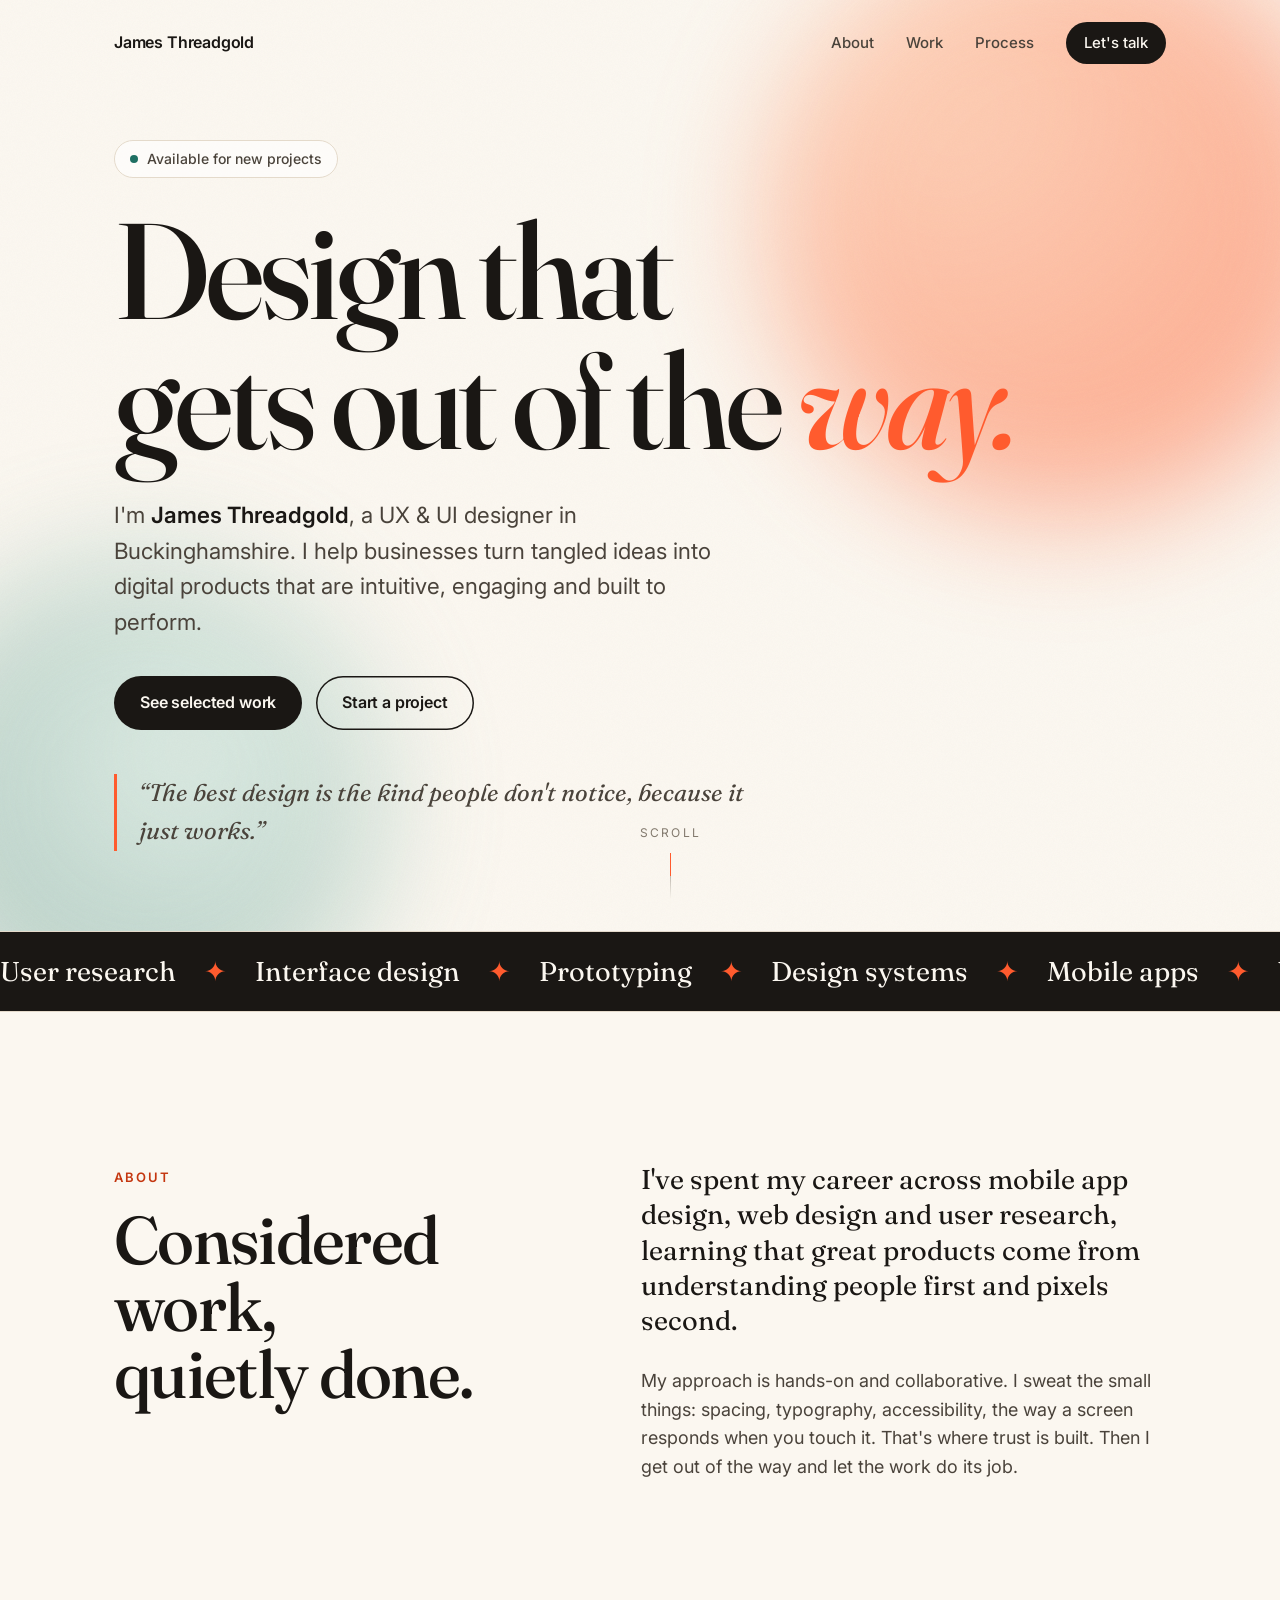
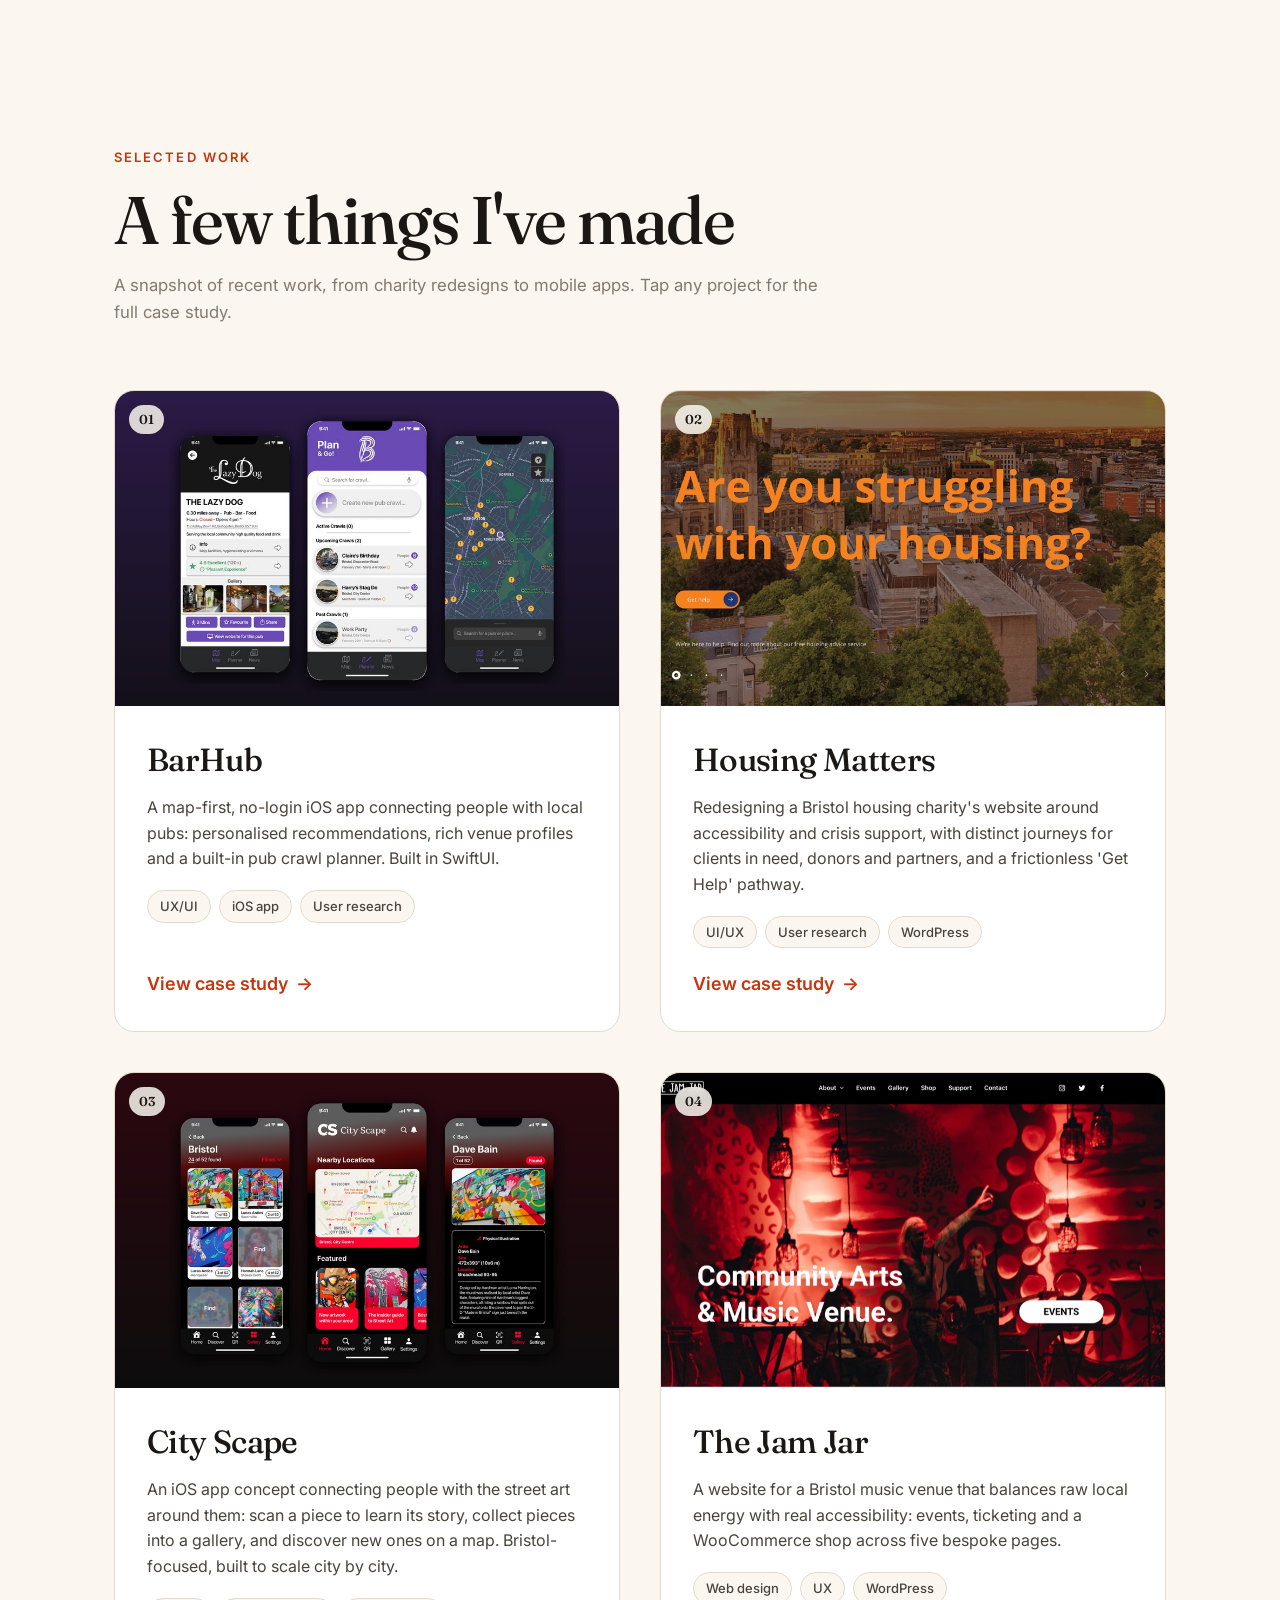
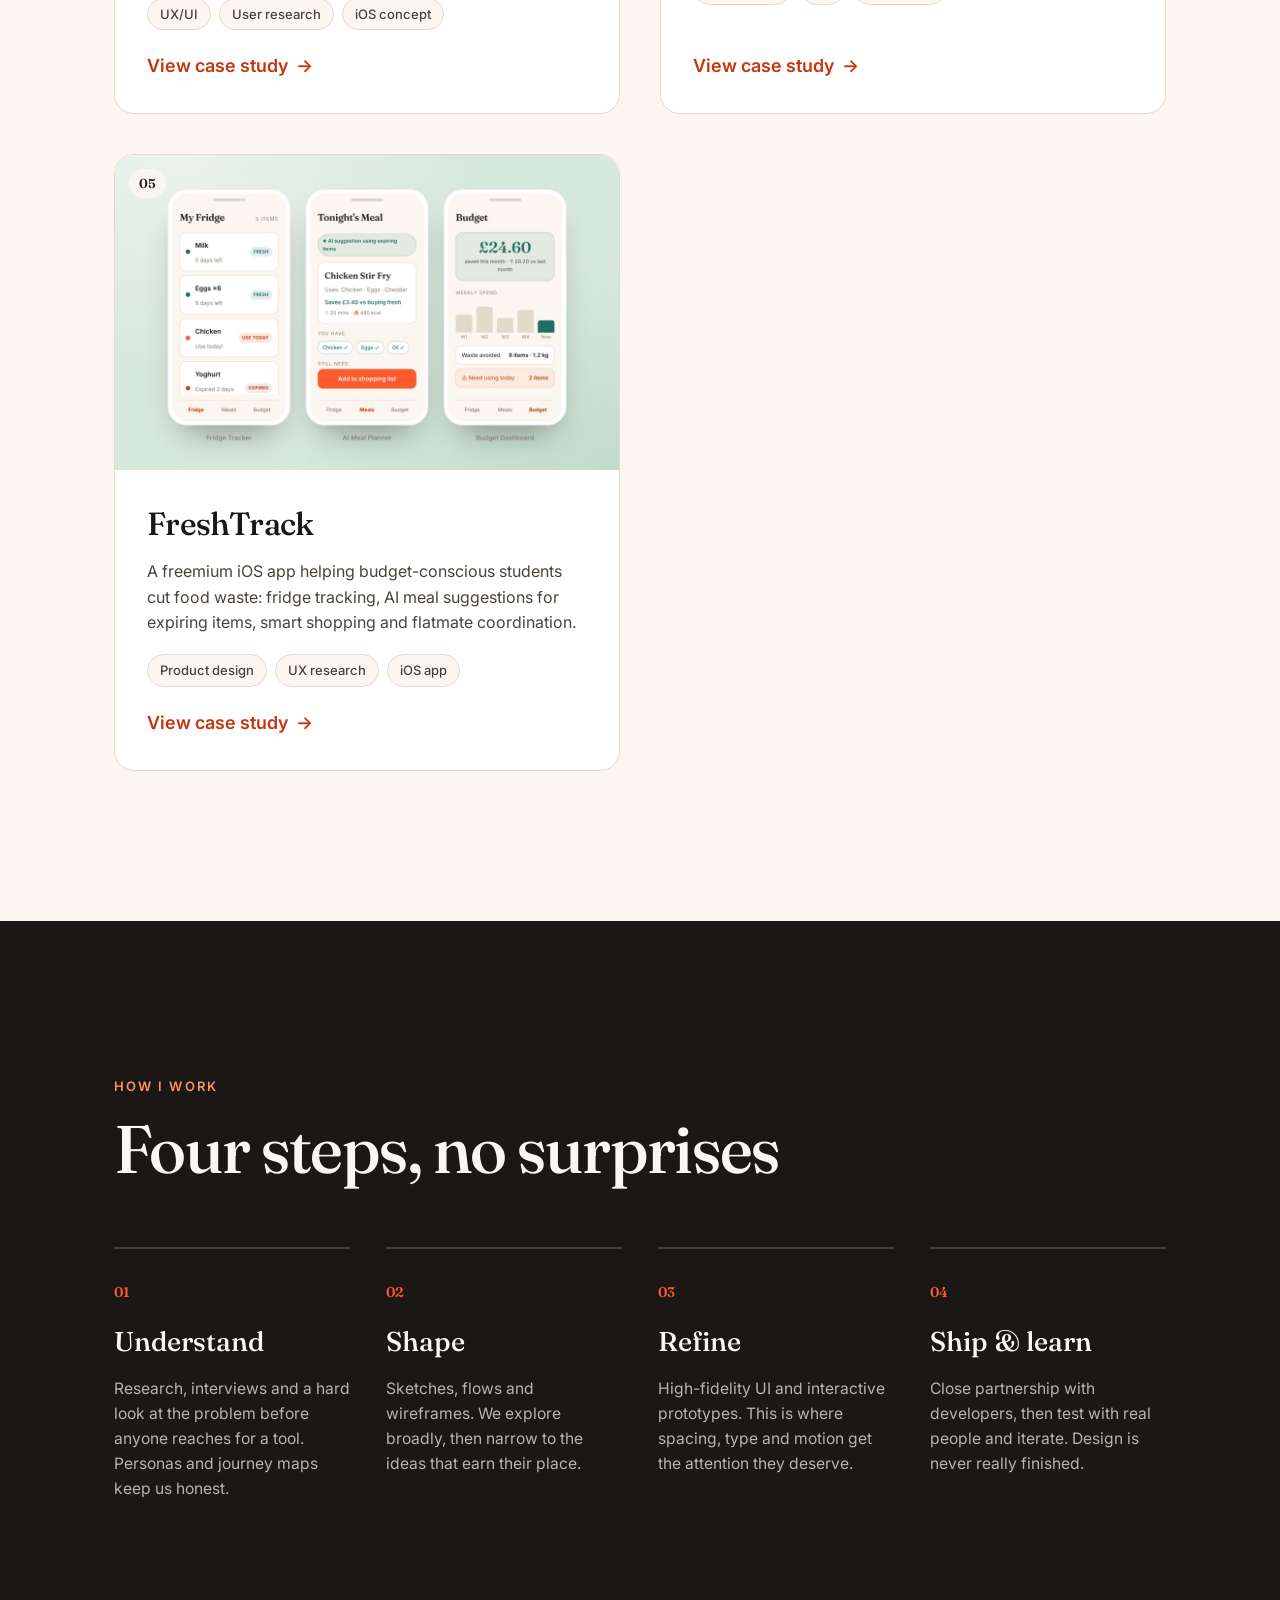
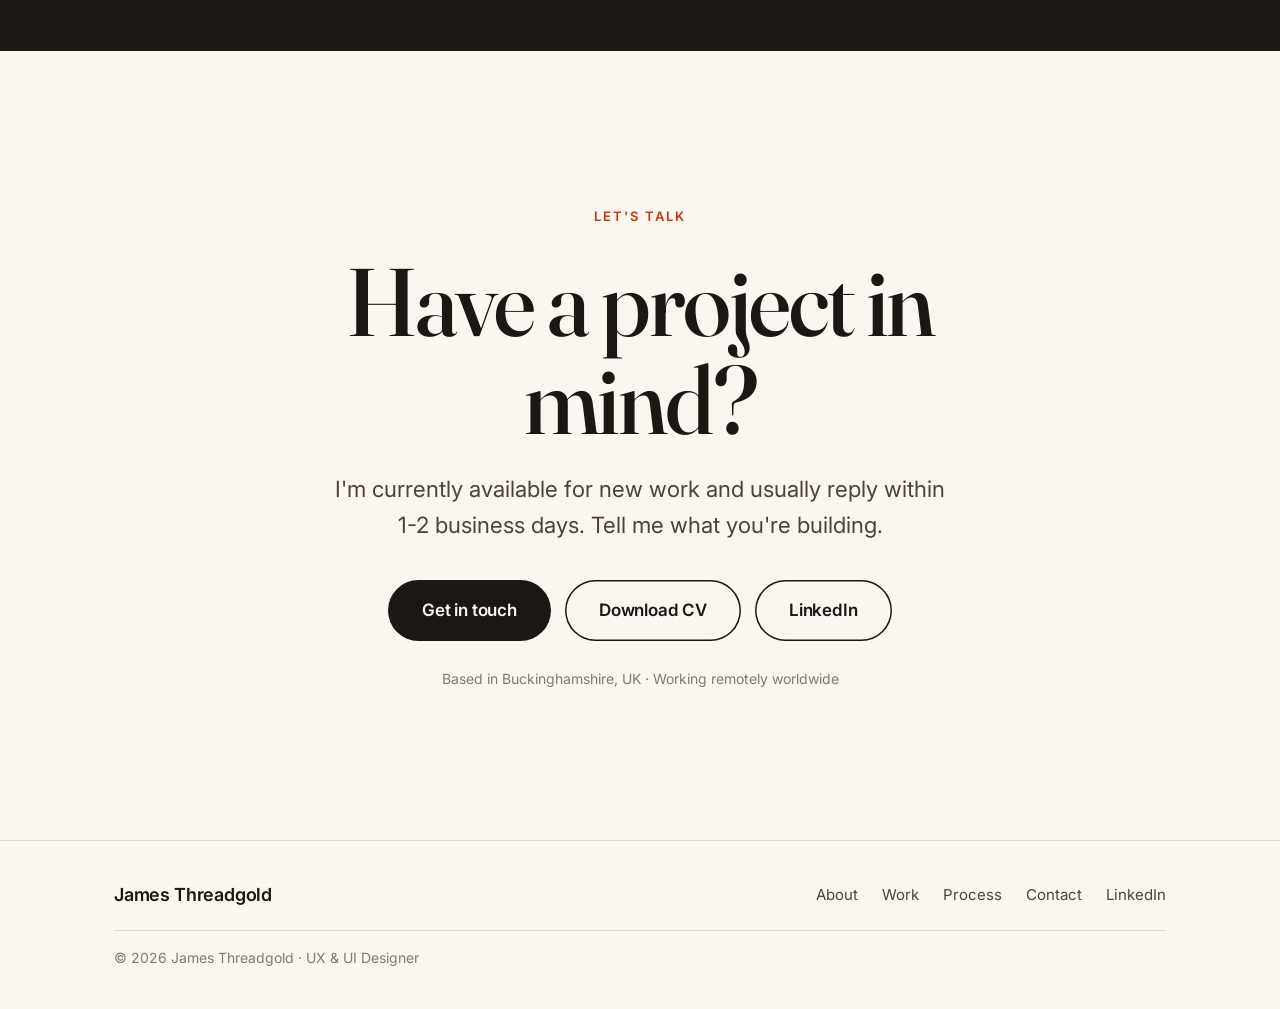
==== commit 6b82d461: "Polish home page, clean up CSS tokens, expand Jam Jar case study - Remove the About-section stats bl" ====
--- a/index.html
+++ b/index.html
@@ -29,7 +29,7 @@
   <meta property="og:image" content="https://jamesthreadgold.co.uk/assets/og/og-default.png">
   <meta property="og:image:width" content="1200">
   <meta property="og:image:height" content="630">
-  <meta property="og:image:alt" content="James Threadgold — UX &amp; UI Designer">
+  <meta property="og:image:alt" content="James Threadgold, UX &amp; UI Designer">
   <meta name="twitter:card" content="summary_large_image">
   <meta name="twitter:title" content="James Threadgold | UX &amp; UI Designer">
   <meta name="twitter:description" content="Intuitive, considered digital products. Interface design &amp; prototyping based in Buckinghamshire.">
@@ -177,11 +177,6 @@
             touch it. That's where trust is built. Then I get out of the way
             and let the work do its job.
           </p>
-          <div class="about-stats reveal">
-            <div class="stat"><span class="stat-num" data-count="4">0</span><span class="stat-label">End-to-end case studies</span></div>
-            <div class="stat"><span class="stat-num" data-count="30" data-suffix="+">0</span><span class="stat-label">Users researched</span></div>
-            <div class="stat"><span class="stat-num" data-count="100" data-suffix="%">0</span><span class="stat-label">People-first</span></div>
-          </div>
         </div>
       </div>
     </section>
@@ -242,7 +237,7 @@
             </div>
             <div class="project-info">
               <h3>The Jam Jar</h3>
-              <p>A website for a Bristol music venue that balances raw local energy with real accessibility: events, ticketing and a WooCommerce shop across six bespoke pages.</p>
+              <p>A website for a Bristol music venue that balances raw local energy with real accessibility: events, ticketing and a WooCommerce shop across five bespoke pages.</p>
               <ul class="tags"><li>Web design</li><li>UX</li><li>WordPress</li></ul>
               <span class="project-go">View case study <span class="arrow">→</span></span>
             </div>
--- a/css/styles.css
+++ b/css/styles.css
@@ -1,10 +1,10 @@
 /* ============================================================
-   James Threadgold — Portfolio
+   James Threadgold Portfolio
    Refined-minimal foundation + playful, interactive character
    ============================================================ */
 
 :root {
-  /* Palette — warm paper, deep ink, tangerine character */
+  /* Palette: warm paper, deep ink, tangerine character */
   --paper:      #FBF7F0;
   --paper-2:    #F3ECDF;
   --ink:        #1A1714;
@@ -14,7 +14,16 @@
   --accent:     #FF5B2E;  /* tangerine */
   --accent-ink: #C4360F;
   --accent-2:   #1F6F62;  /* deep teal, secondary */
+  --accent-2-rgb: 31, 111, 98;
+  --accent-soft: #FF9168; /* lighter tangerine, on dark */
   --card:       #FFFFFF;
+
+  /* Component surfaces */
+  --media-dark:   #0b0f0b;
+  --media-purple: #6b50bb;
+  --media-cream:  #FDF3EA;
+  --code-bg:      #161214;
+  --code-fg:      #ffffff;
 
   /* Project media tones */
   --tone-1: linear-gradient(135deg, #FFD7C2, #FF8A5B);
@@ -34,7 +43,6 @@
 
   /* Motion */
   --ease: cubic-bezier(0.22, 1, 0.36, 1);
-  --dur: 0.6s;
 }
 
 /* ---------- Reset ---------- */
@@ -248,14 +256,14 @@
 .blob-1 {
   width: 46vw; height: 46vw;
   max-width: 620px; max-height: 620px;
-  background: radial-gradient(circle at 30% 30%, #FFB38A, #FF5B2E);
+  background: radial-gradient(circle at 30% 30%, #FFB38A, var(--accent));
   top: -8%; right: -6%;
   animation: float-1 18s var(--ease) infinite alternate;
 }
 .blob-2 {
   width: 38vw; height: 38vw;
   max-width: 520px; max-height: 520px;
-  background: radial-gradient(circle at 60% 40%, #BFE3D9, #1F6F62);
+  background: radial-gradient(circle at 60% 40%, #BFE3D9, var(--accent-2));
   bottom: -12%; left: -8%;
   opacity: 0.4;
   animation: float-2 22s var(--ease) infinite alternate;
@@ -290,13 +298,13 @@
   width: 8px; height: 8px;
   border-radius: 50%;
   background: var(--accent-2);
-  box-shadow: 0 0 0 0 rgba(31,111,98,0.5);
+  box-shadow: 0 0 0 0 rgba(var(--accent-2-rgb), 0.5);
   animation: pulse 2.2s infinite;
 }
 @keyframes pulse {
-  0% { box-shadow: 0 0 0 0 rgba(31,111,98,0.5); }
-  70% { box-shadow: 0 0 0 10px rgba(31,111,98,0); }
-  100% { box-shadow: 0 0 0 0 rgba(31,111,98,0); }
+  0% { box-shadow: 0 0 0 0 rgba(var(--accent-2-rgb), 0.5); }
+  70% { box-shadow: 0 0 0 10px rgba(var(--accent-2-rgb), 0); }
+  100% { box-shadow: 0 0 0 0 rgba(var(--accent-2-rgb), 0); }
 }
 .hero-title {
   font-family: var(--display);
@@ -413,6 +421,7 @@
   gap: clamp(40px, 7vw, 100px);
   align-items: start;
 }
+.about { padding-bottom: clamp(48px, 7vw, 88px); }
 .about-head { position: sticky; top: 120px; }
 .about-head h2 { line-height: 1.0; }
 .about-body .lead {
@@ -423,28 +432,6 @@
   line-height: 1.3;
 }
 .about-body p { color: var(--ink-soft); margin-bottom: 22px; }
-.about-stats {
-  display: flex;
-  flex-wrap: wrap;
-  gap: clamp(24px, 5vw, 56px);
-  margin-top: 44px;
-  padding-top: 36px;
-  border-top: 1px solid var(--line);
-}
-.stat { display: flex; flex-direction: column; }
-.stat-num {
-  font-family: var(--display);
-  font-size: clamp(2.4rem, 6vw, 3.6rem);
-  font-weight: 600;
-  line-height: 1;
-  color: var(--ink);
-}
-.stat-label {
-  margin-top: 8px;
-  font-size: 14px;
-  color: var(--muted);
-  letter-spacing: 0.02em;
-}
 
 /* ---------- Work ---------- */
 .projects {
@@ -526,9 +513,9 @@
 .project-media--contain .project-img { object-fit: contain; padding: 18px; }
 /* Fill the whole card, no padding or contrasting background */
 .project-media--fill .project-img { object-fit: cover; object-position: center; }
-.media-dark { background: #0b0f0b; }
-.media-purple { background: #6b50bb; }
-.media-cream { background: #FDF3EA; }
+.media-dark { background: var(--media-dark); }
+.media-purple { background: var(--media-purple); }
+.media-cream { background: var(--media-cream); }
 .project-info {
   padding: 28px clamp(22px, 3vw, 32px) 32px;
   display: flex;
@@ -566,7 +553,7 @@
 
 /* ---------- Process ---------- */
 .process { background: var(--ink); color: var(--paper); }
-.process .eyebrow { color: #FF9168; }
+.process .eyebrow { color: var(--accent-soft); }
 .process h2 { color: var(--paper); }
 .steps {
   display: grid;
@@ -753,7 +740,7 @@
   margin-top: 12px;
   text-align: center;
 }
-/* Brand board — native replacement for a flat brand-identity image */
+/* Brand board: native replacement for a flat brand-identity image */
 .brandboard {
   margin-top: 14px;
   border-radius: var(--radius-sm);
@@ -762,8 +749,8 @@
   overflow: hidden;
 }
 .brandboard__logo {
-  background: #161214;
-  color: #fff;
+  background: var(--code-bg);
+  color: var(--code-fg);
   padding: 44px 24px;
   text-align: center;
 }
@@ -1000,7 +987,7 @@
 /* Inline code block */
 .cs-code {
   margin-top: 22px;
-  background: #161214;
+  background: var(--code-bg);
   border-radius: var(--radius-sm);
   overflow: hidden;
 }
@@ -1442,7 +1429,7 @@
 }
 
 /* ============================================================
-   FreshTrack — themed app showcase (phone mockups)
+   FreshTrack: themed app showcase (phone mockups)
    ============================================================ */
 .ft-showcase {
   margin-top: 56px;
@@ -1506,7 +1493,7 @@
 .ph-item-name { font-size: 13px; font-weight: 600; color: var(--ink); }
 .ph-item-sub { font-size: 11px; color: var(--muted); }
 .ph-pill { font-size: 8.5px; font-weight: 700; letter-spacing: .06em; text-transform: uppercase; padding: 3px 7px; border-radius: 100px; white-space: nowrap; }
-.ph-pill.fresh { color: var(--accent-2); background: rgba(31,111,98,.12); }
+.ph-pill.fresh { color: var(--accent-2); background: rgba(var(--accent-2-rgb),.12); }
 .ph-pill.use { color: var(--accent-ink); background: rgba(255,91,46,.15); }
 .ph-pill.exp { color: #B23A26; background: rgba(196,69,43,.12); }
 
@@ -1521,7 +1508,7 @@
 .ph-tab.active { color: var(--accent-ink); font-weight: 700; }
 
 /* Meals screen */
-.ph-ai { display: inline-flex; align-items: center; gap: 5px; font-size: 10px; font-weight: 600; color: var(--accent-2); background: rgba(31,111,98,.1); border: 1px solid rgba(31,111,98,.25); padding: 5px 9px; border-radius: 100px; margin-bottom: 12px; }
+.ph-ai { display: inline-flex; align-items: center; gap: 5px; font-size: 10px; font-weight: 600; color: var(--accent-2); background: rgba(var(--accent-2-rgb),.1); border: 1px solid rgba(var(--accent-2-rgb),.25); padding: 5px 9px; border-radius: 100px; margin-bottom: 12px; }
 .ph-meal { background: #fff; border: 1px solid var(--line); border-radius: 14px; padding: 13px; margin-bottom: 12px; }
 .ph-meal h4 { font-family: var(--display); font-weight: 600; font-size: 1.05rem; margin-bottom: 6px; }
 .ph-meal .uses { font-size: 11px; color: var(--muted); }
@@ -1530,11 +1517,11 @@
 .ph-label { font-size: 9.5px; text-transform: uppercase; letter-spacing: .08em; color: var(--muted); margin: 12px 0 7px; }
 .ph-tags { display: flex; flex-wrap: wrap; gap: 6px; }
 .ph-tag { font-size: 10px; font-weight: 500; padding: 4px 9px; border-radius: 100px; border: 1px solid var(--line); background: #fff; color: var(--ink-soft); }
-.ph-tag.have { color: var(--accent-2); border-color: rgba(31,111,98,.3); }
+.ph-tag.have { color: var(--accent-2); border-color: rgba(var(--accent-2-rgb),.3); }
 .ph-tag.need { color: var(--accent-ink); border-color: rgba(255,91,46,.3); }
 
 /* Budget screen */
-.ph-savecard { background: rgba(31,111,98,.1); border: 1px solid rgba(31,111,98,.22); border-radius: 14px; padding: 14px; text-align: center; margin-bottom: 16px; }
+.ph-savecard { background: rgba(var(--accent-2-rgb),.1); border: 1px solid rgba(var(--accent-2-rgb),.22); border-radius: 14px; padding: 14px; text-align: center; margin-bottom: 16px; }
 .ph-savenum { font-family: var(--display); font-weight: 600; font-size: 1.9rem; line-height: 1; color: var(--accent-2); }
 .ph-savelbl { font-size: 10px; color: var(--ink-soft); margin-top: 5px; }
 .ph-bars { display: flex; align-items: flex-end; gap: 8px; height: 64px; margin: 6px 0 26px; }
@@ -1574,7 +1561,7 @@
 .bmc-cs { grid-area: cs; } .bmc-cost { grid-area: cost; } .bmc-rev { grid-area: rev; }
 .bmc-vp { background: #fff; border-color: var(--accent); box-shadow: inset 0 0 0 1px var(--accent); }
 .bmc-vp li { color: var(--ink); }
-.bmc-rev { background: rgba(31,111,98,.07); border-color: rgba(31,111,98,.3); }
+.bmc-rev { background: rgba(var(--accent-2-rgb),.07); border-color: rgba(var(--accent-2-rgb),.3); }
 .bmc-insight { margin-top: 12px; font-family: var(--display); font-style: italic; font-size: 13px; color: var(--ink); border-left: 3px solid var(--accent); padding-left: 11px; }
 .bmc-foot { margin-top: 16px; text-align: center; font-size: 12.5px; color: var(--muted); }
 
@@ -1668,7 +1655,7 @@
 }
 .field textarea { min-height: 150px; resize: vertical; }
 .field input::placeholder,
-.field textarea::placeholder { color: #A89E90; }
+.field textarea::placeholder { color: var(--muted); }
 .field input:focus,
 .field textarea:focus {
   outline: none;
@@ -1698,7 +1685,7 @@
 }
 .form-status.success,
 .form-status.error { padding: 13px 16px; max-height: 200px; }
-.form-status.success { background: rgba(31, 111, 98, 0.1); color: var(--accent-2); border: 1px solid rgba(31, 111, 98, 0.3); }
+.form-status.success { background: rgba(var(--accent-2-rgb),0.1); color: var(--accent-2); border: 1px solid rgba(var(--accent-2-rgb),0.3); }
 .form-status.error { background: rgba(196, 69, 43, 0.1); color: #B23A26; border: 1px solid rgba(196, 69, 43, 0.3); }
 
 @media (max-width: 860px) {
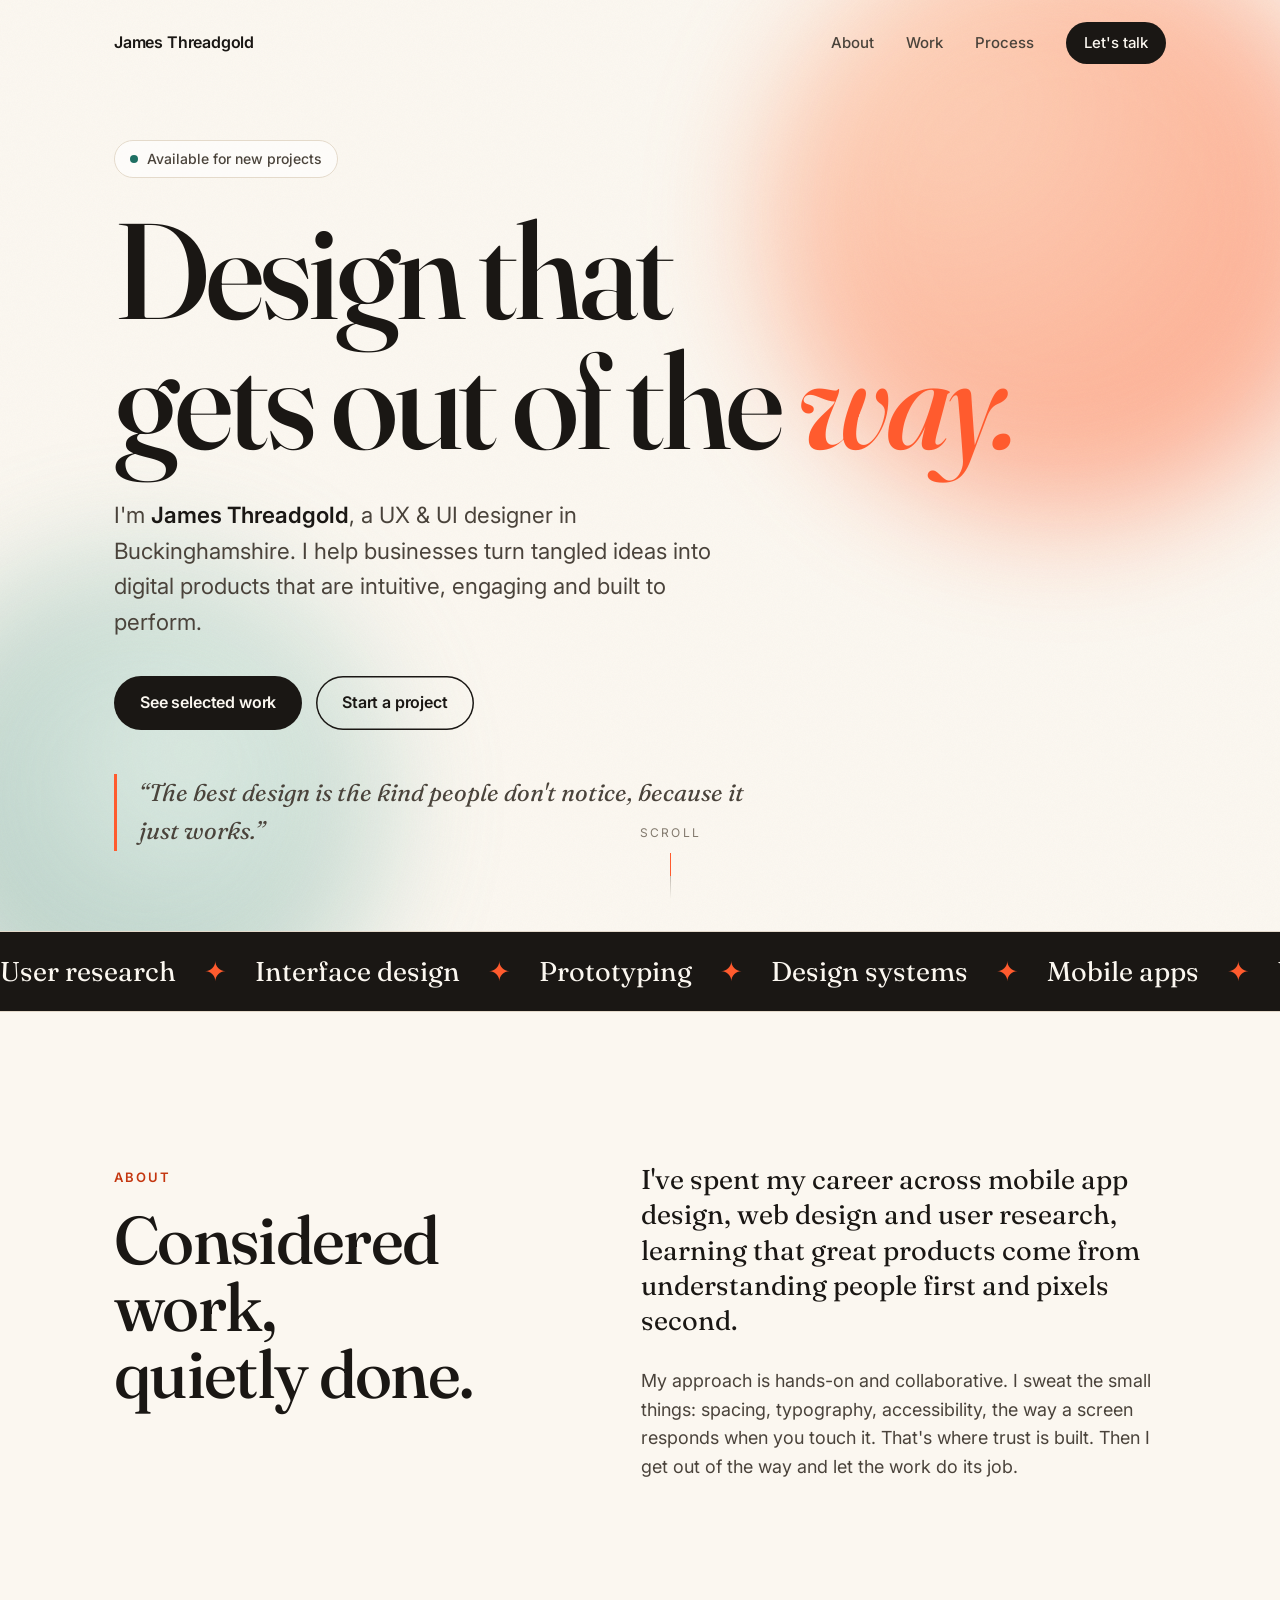
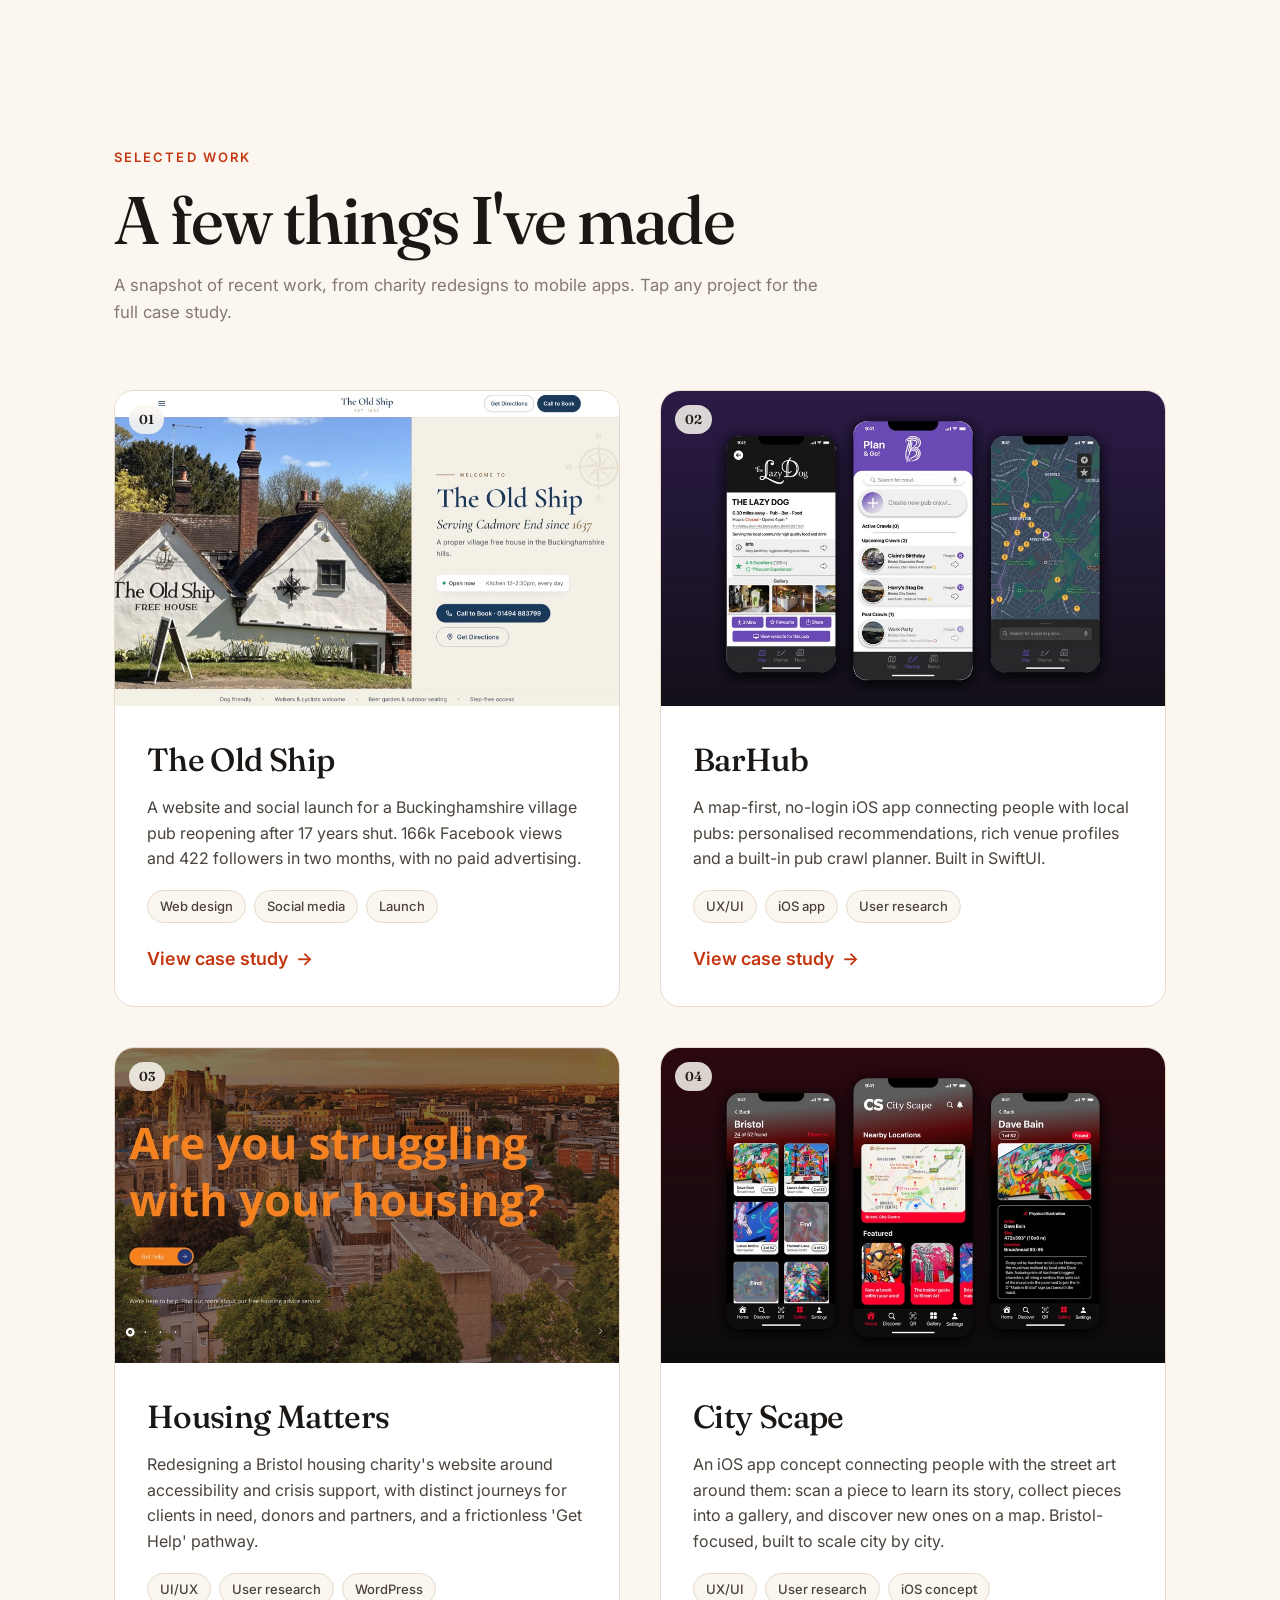
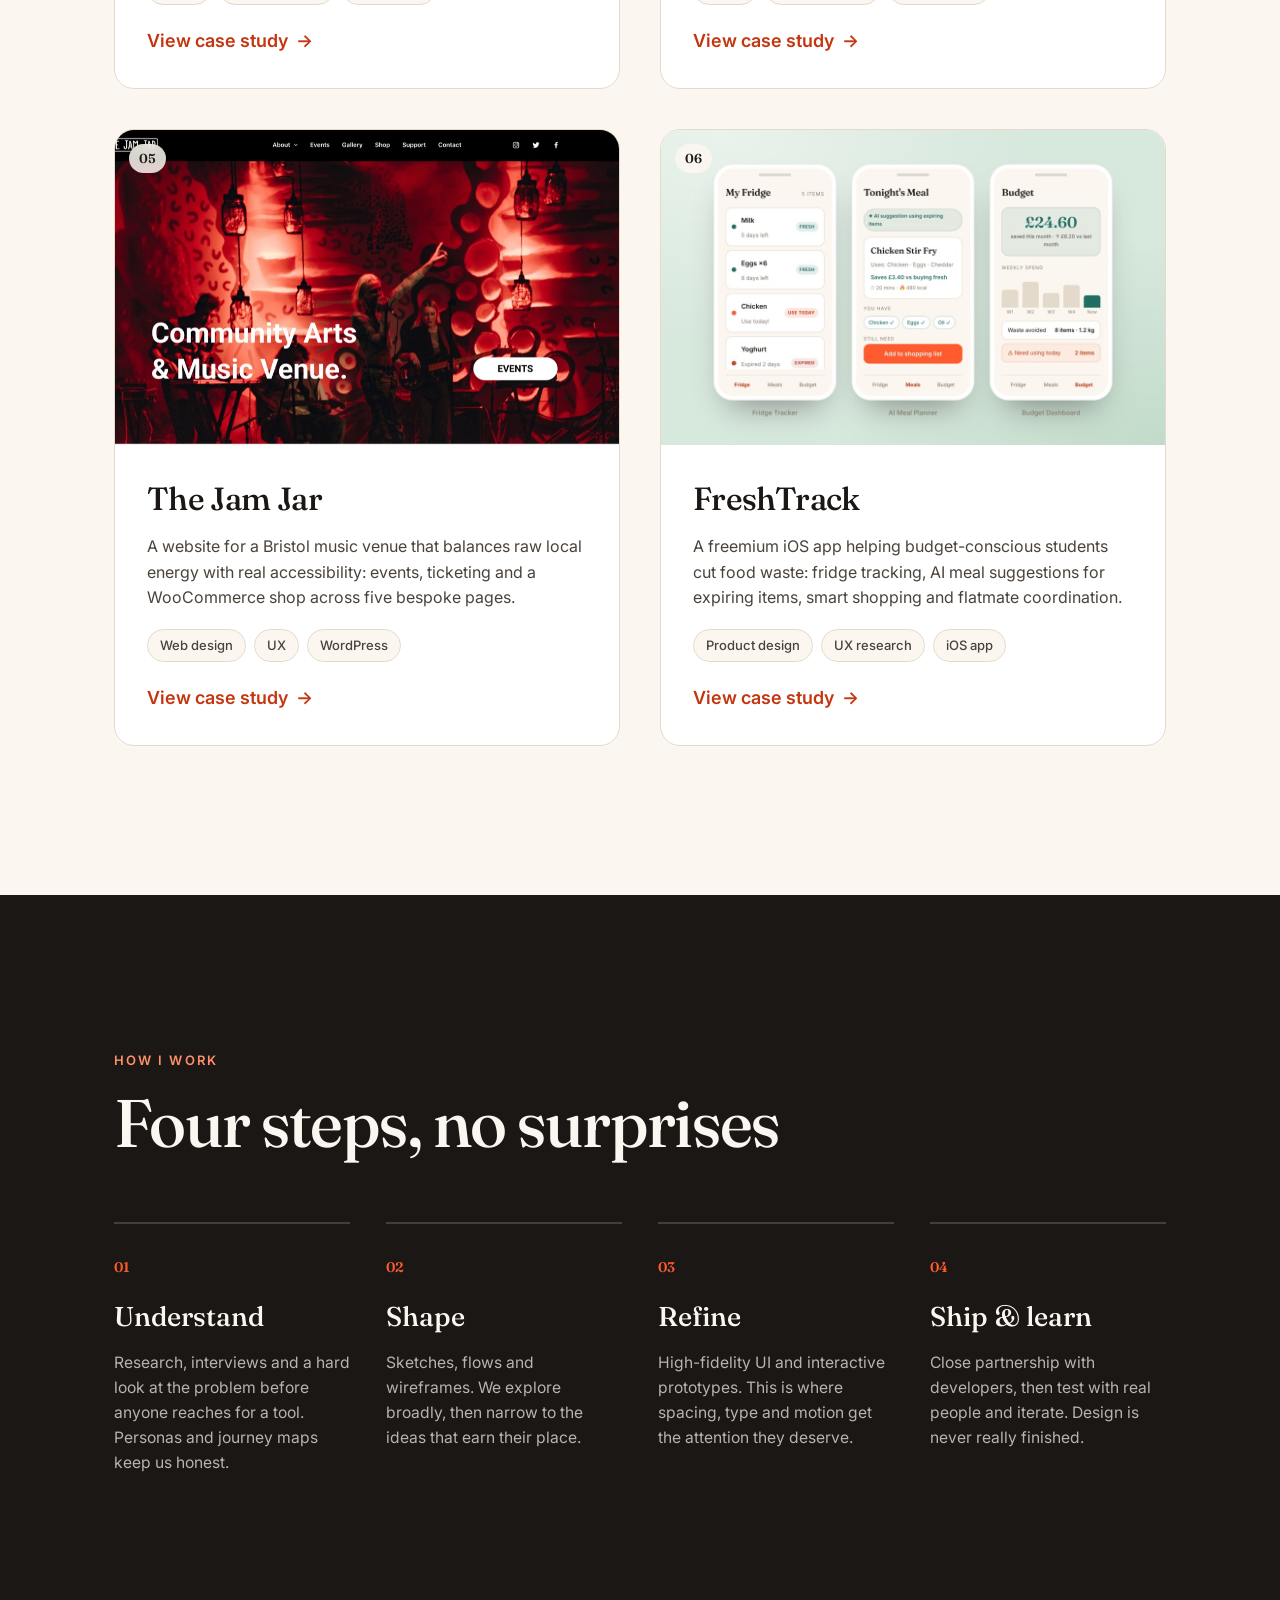
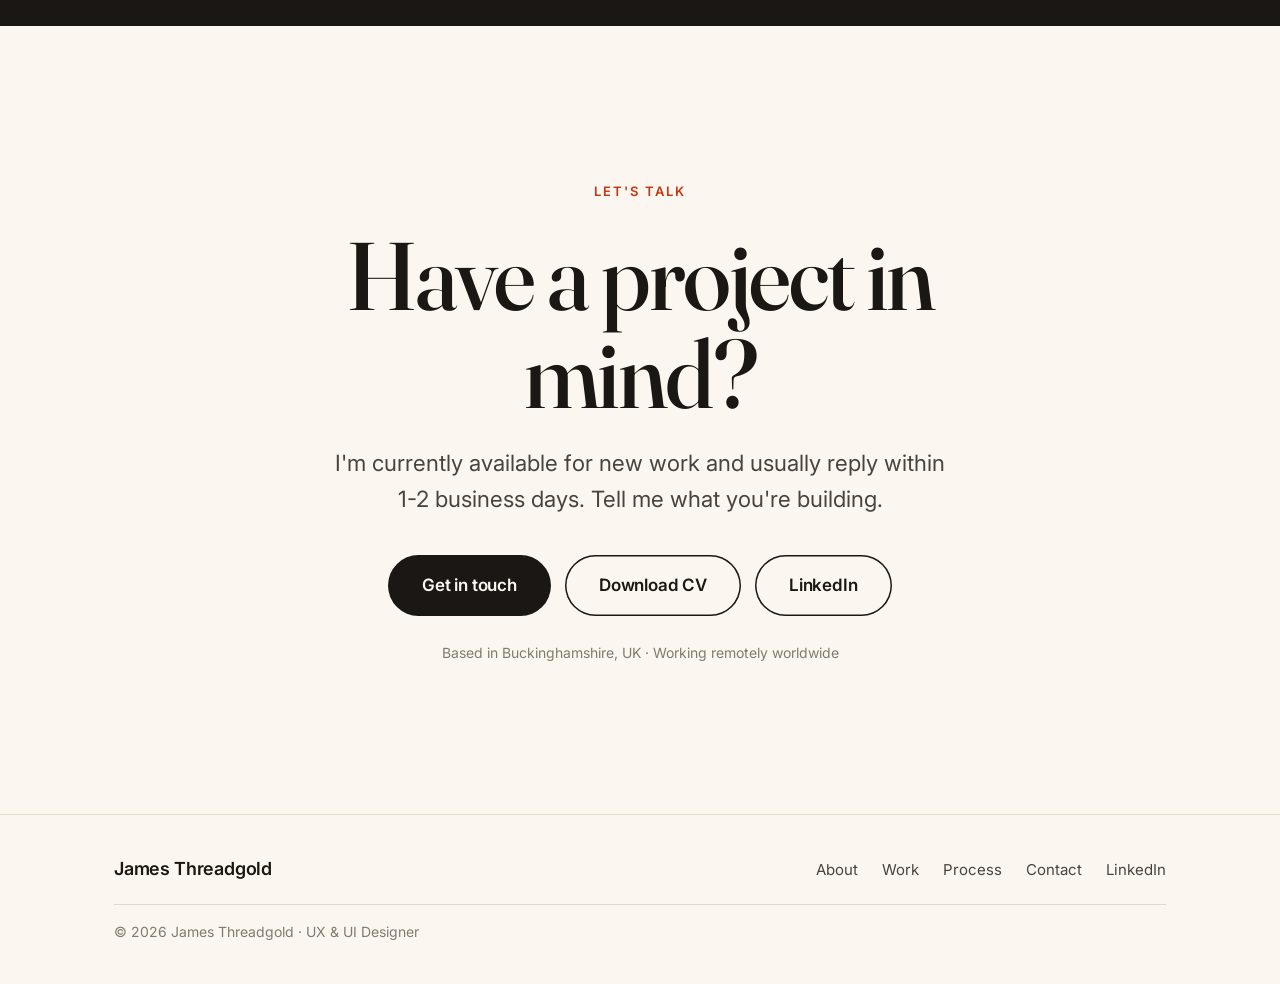
==== commit 583fa746: "Add The Old Ship case study as project 01 New case study page for the pub website and social launch," ====
--- a/index.html
+++ b/index.html
@@ -191,9 +191,21 @@
         </div>
 
         <div class="projects">
+          <a href="/work/the-old-ship/" class="project reveal" data-tilt>
+            <div class="project-media">
+              <span class="project-index">01</span>
+              <img class="project-img" src="/assets/work/os-cover-sm.jpg" srcset="/assets/work/os-cover-sm.jpg 1040w, /assets/work/os-cover.jpg 2000w" sizes="(max-width: 720px) 92vw, 506px" alt="The Old Ship website homepage: a photo of the white-painted pub beside 'Serving Cadmore End since 1637', with Call to Book and Get Directions buttons" loading="lazy" decoding="async">
+            </div>
+            <div class="project-info">
+              <h3>The Old Ship</h3>
+              <p>A website and social launch for a Buckinghamshire village pub reopening after 17 years shut. 166k Facebook views and 422 followers in two months, with no paid advertising.</p>
+              <ul class="tags"><li>Web design</li><li>Social media</li><li>Launch</li></ul>
+              <span class="project-go">View case study <span class="arrow">→</span></span>
+            </div>
+          </a>
           <a href="/work/bar-hub/" class="project reveal" data-tilt>
             <div class="project-media project-media--fill">
-              <span class="project-index">01</span>
+              <span class="project-index">02</span>
               <img class="project-img" src="/assets/work/bh-cover-v3-sm.jpg" srcset="/assets/work/bh-cover-v3-sm.jpg 1040w, /assets/work/bh-cover-v3.jpg 2000w" sizes="(max-width: 720px) 92vw, 506px" alt="BarHub iOS app screens with the BarHub logo" loading="lazy" decoding="async">
             </div>
             <div class="project-info">
@@ -206,7 +218,7 @@
 
           <a href="/work/housing-matters/" class="project reveal" data-tilt>
             <div class="project-media tone-1">
-              <span class="project-index">02</span>
+              <span class="project-index">03</span>
               <img class="project-img" src="/assets/work/hm-Hh8FaU-sm.jpg" srcset="/assets/work/hm-Hh8FaU-sm.jpg 1040w, /assets/work/hm-Hh8FaU.jpg 2000w" sizes="(max-width: 720px) 92vw, 506px" alt="Housing Matters website homepage: 'Are you struggling with your housing?'" loading="lazy" decoding="async">
             </div>
             <div class="project-info">
@@ -219,7 +231,7 @@
 
           <a href="/work/city-scape/" class="project reveal" data-tilt>
             <div class="project-media project-media--fill">
-              <span class="project-index">03</span>
+              <span class="project-index">04</span>
               <img class="project-img" src="/assets/work/cs-cover-sm.jpg" srcset="/assets/work/cs-cover-sm.jpg 1040w, /assets/work/cs-cover.jpg 2000w" sizes="(max-width: 720px) 92vw, 506px" alt="City Scape iOS app screens on a bold red backdrop" loading="lazy" decoding="async">
             </div>
             <div class="project-info">
@@ -232,7 +244,7 @@
 
           <a href="/work/the-jam-jar/" class="project reveal" data-tilt>
             <div class="project-media tone-4">
-              <span class="project-index">04</span>
+              <span class="project-index">05</span>
               <img class="project-img" src="/assets/work/jj-cover-sm.jpg" srcset="/assets/work/jj-cover-sm.jpg 1040w, /assets/work/jj-cover.jpg 1430w" sizes="(max-width: 720px) 92vw, 506px" alt="The Jam Jar website homepage: 'Community Arts & Music Venue'" loading="lazy" decoding="async">
             </div>
             <div class="project-info">
@@ -245,7 +257,7 @@
 
           <a href="/work/freshtrack/" class="project reveal" data-tilt>
             <div class="project-media media-cream">
-              <span class="project-index">05</span>
+              <span class="project-index">06</span>
               <img class="project-img" src="/assets/work/ft-showcase-sm.jpg" srcset="/assets/work/ft-showcase-sm.jpg 1040w, /assets/work/ft-showcase.jpg 2000w" sizes="(max-width: 720px) 92vw, 506px" alt="FreshTrack iOS app: fridge tracker, AI meal planner and budget screens" loading="lazy" decoding="async">
             </div>
             <div class="project-info">
--- a/css/styles.css
+++ b/css/styles.css
@@ -687,6 +687,7 @@
   margin-bottom: 10px;
 }
 .cs-meta dd { font-size: 1rem; font-weight: 500; color: var(--ink); line-height: 1.4; }
+.cs-meta--5 { grid-template-columns: repeat(5, 1fr); }
 
 /* Cover band */
 .cs-cover {
@@ -722,6 +723,8 @@
   height: 100%;
   object-fit: contain;
 }
+/* Website screenshots: size the box to the screenshot's 16:9 shape */
+.cs-cover--shot { height: auto; aspect-ratio: 16 / 9; border: 1px solid var(--line); }
 /* Fill the whole cover box, no padding or contrasting background */
 .cs-cover--fill img { object-position: center; }
 
@@ -896,6 +899,9 @@
   object-position: center top;
   display: block;
 }
+
+/* Phone screenshots: show the whole screen rather than a 3:4 crop */
+.cs-gallery--phone img { aspect-ratio: auto; }
 
 /* Design-process figure sequence */
 .cs-process { display: grid; gap: 30px; margin-top: 24px; }
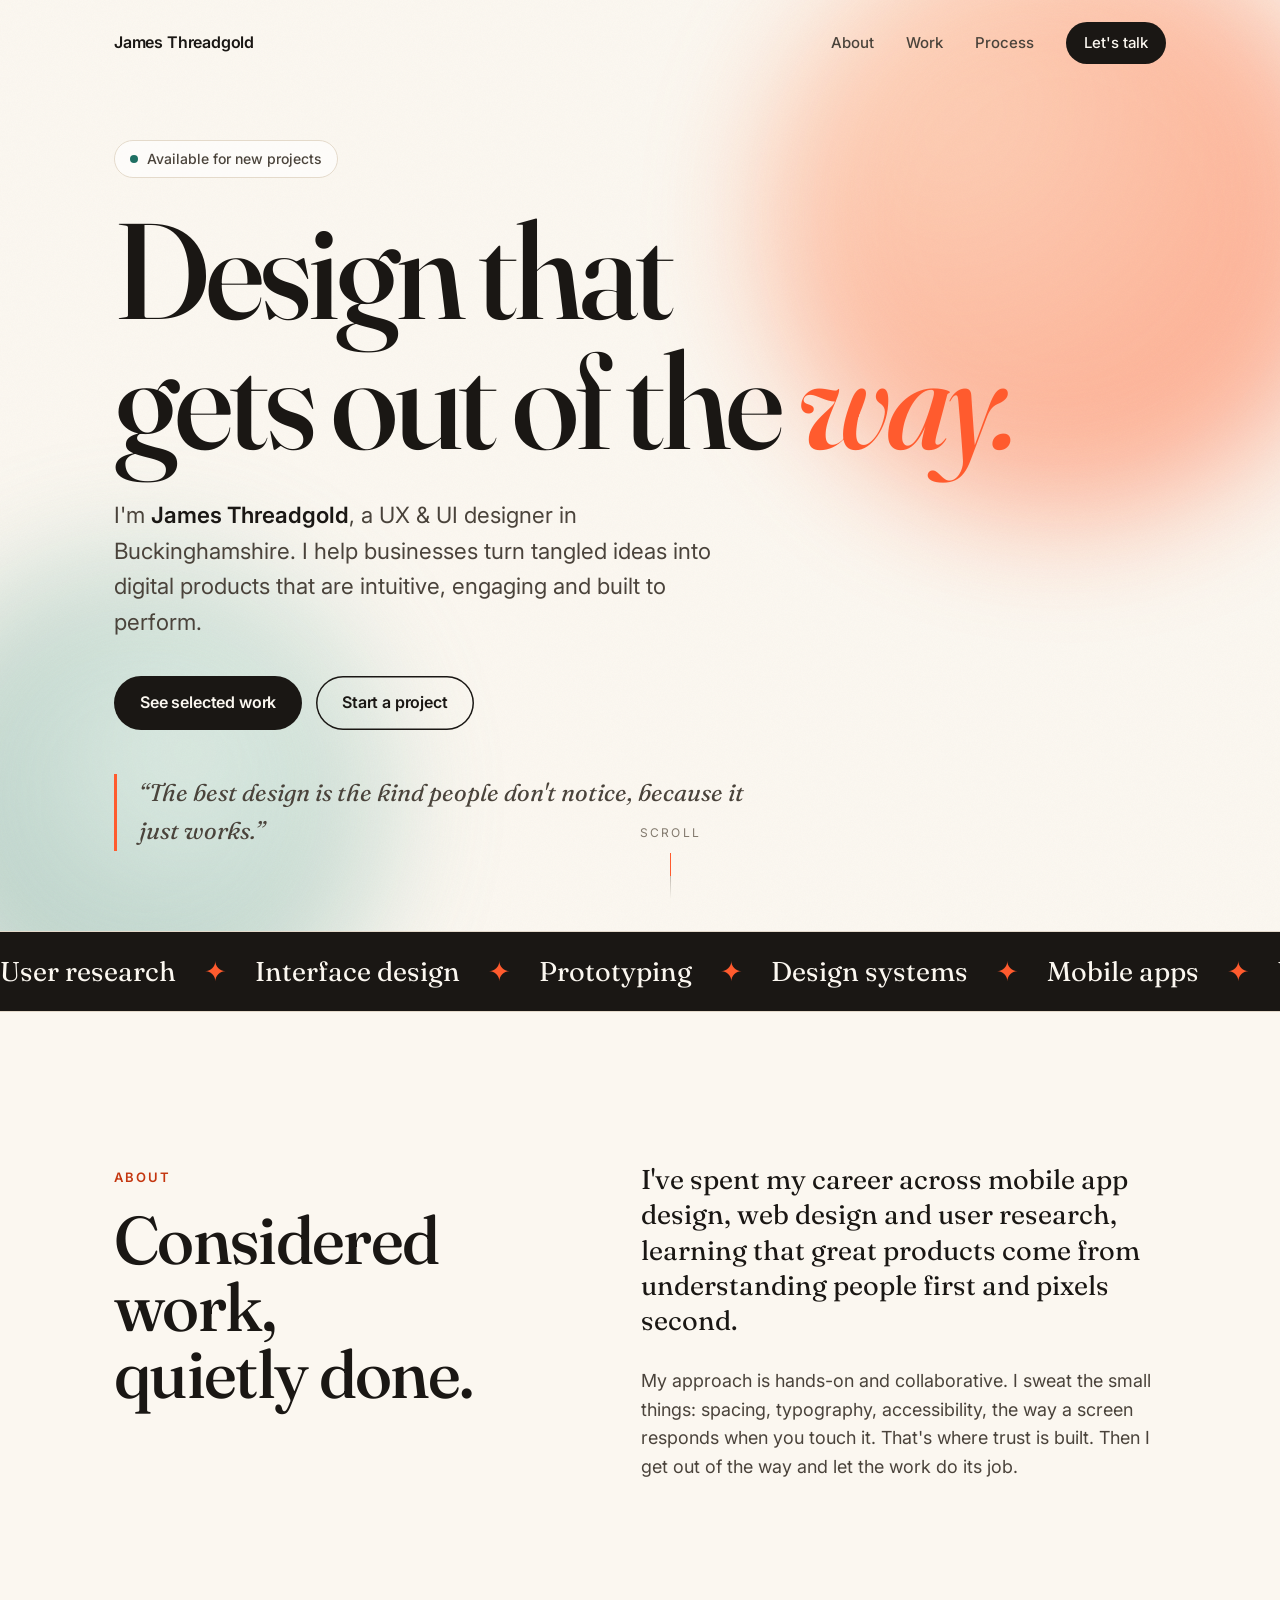
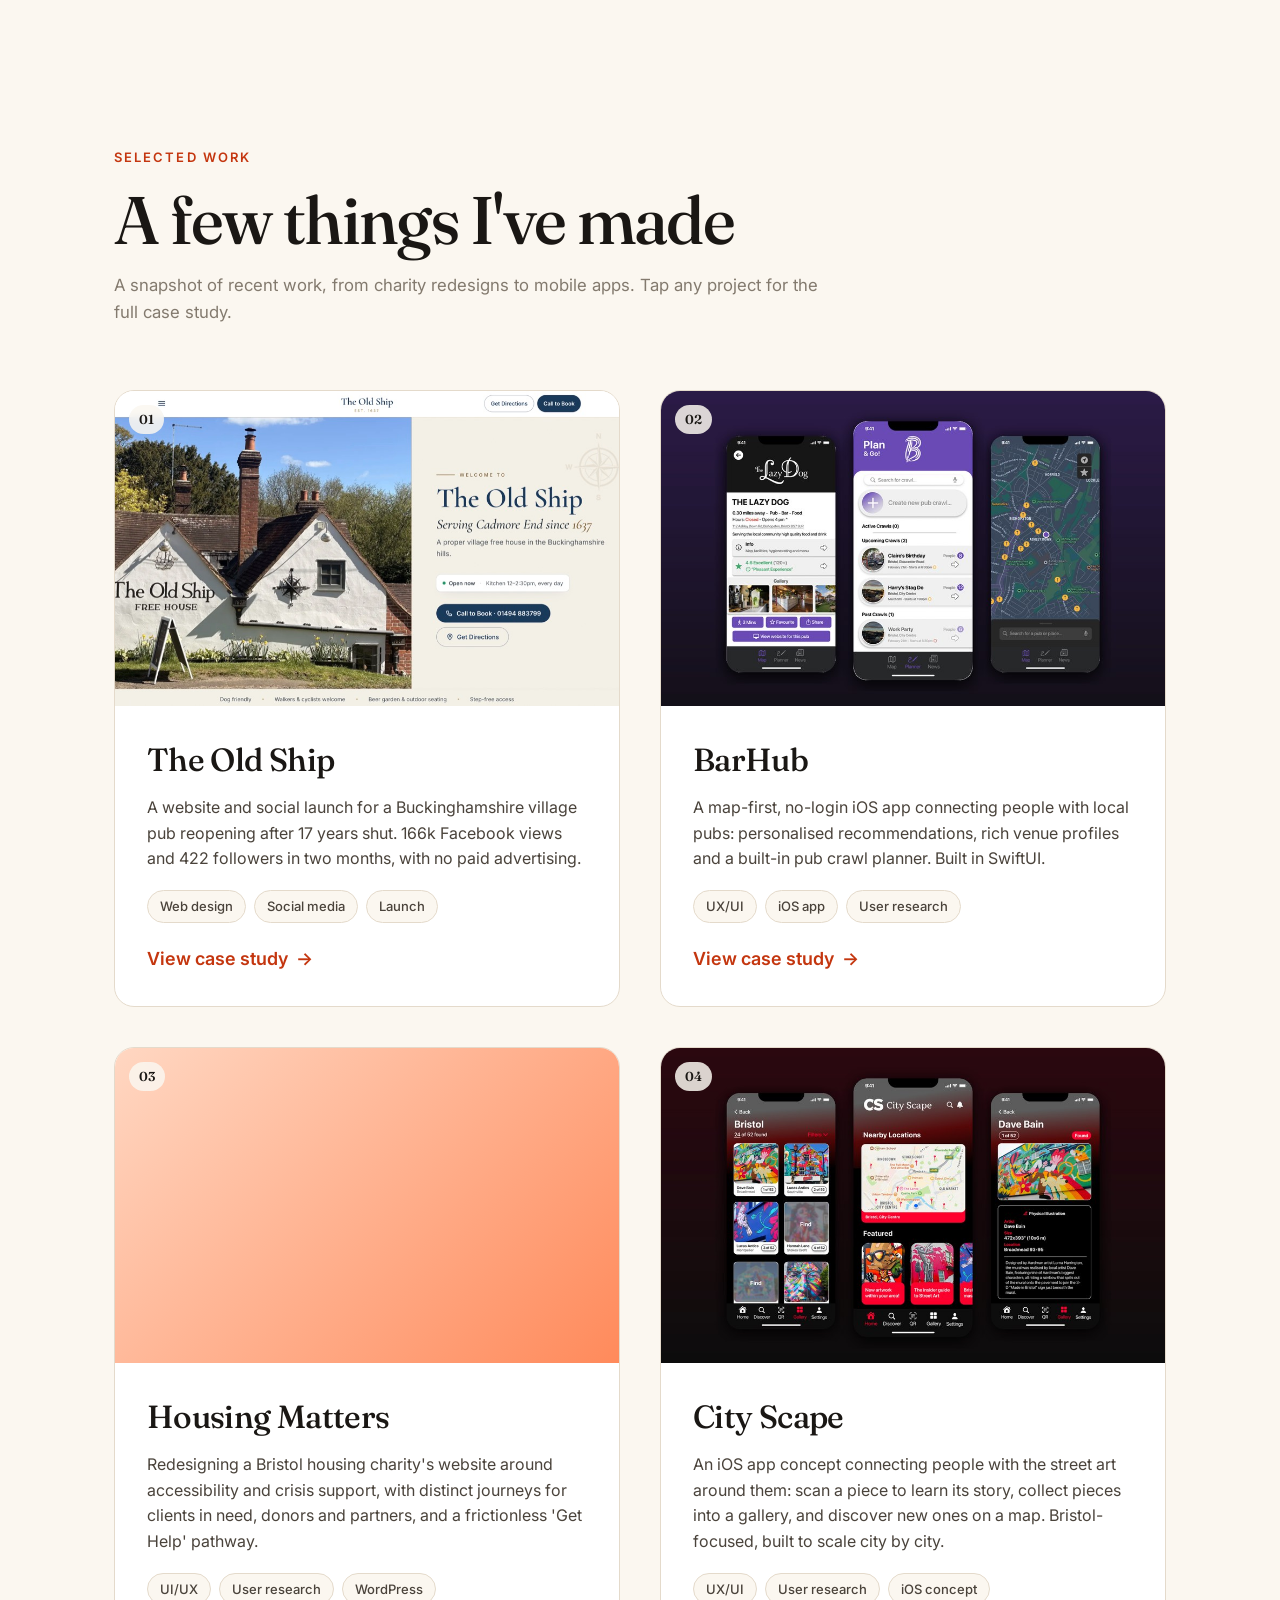
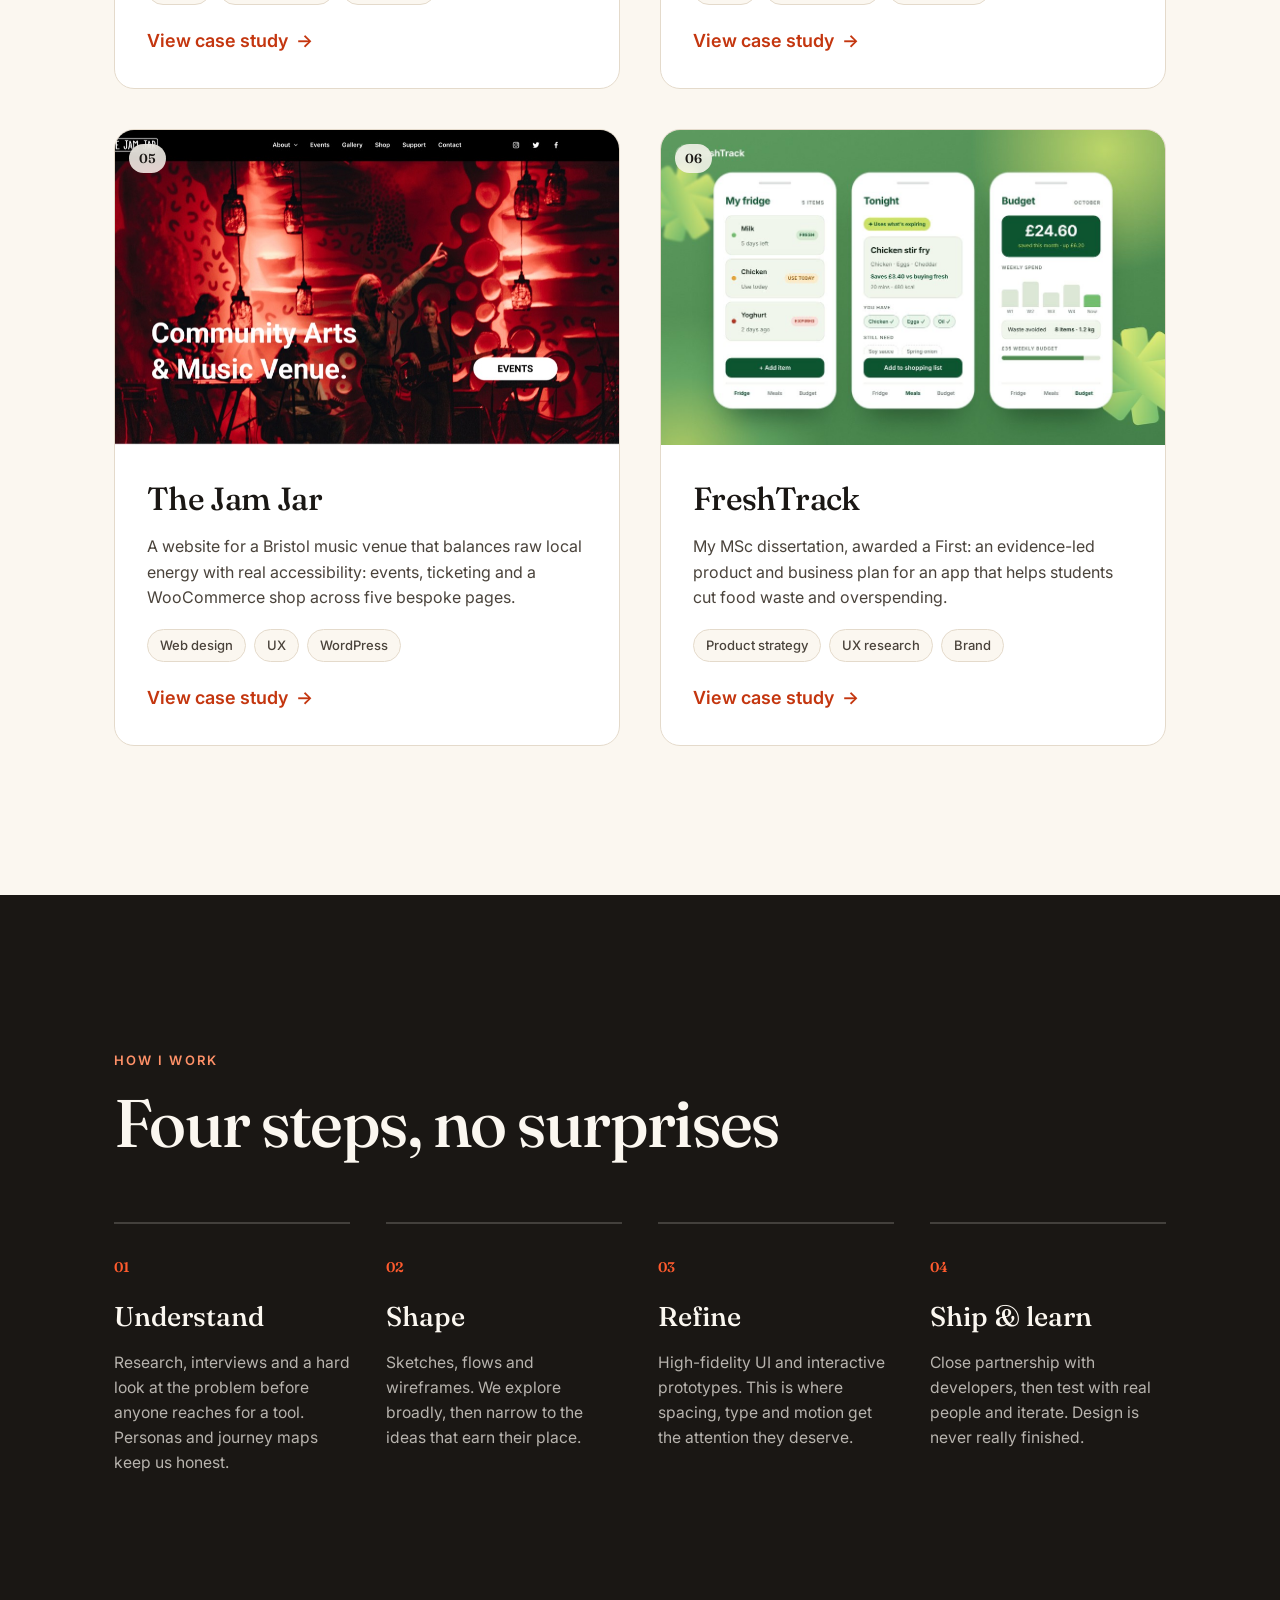
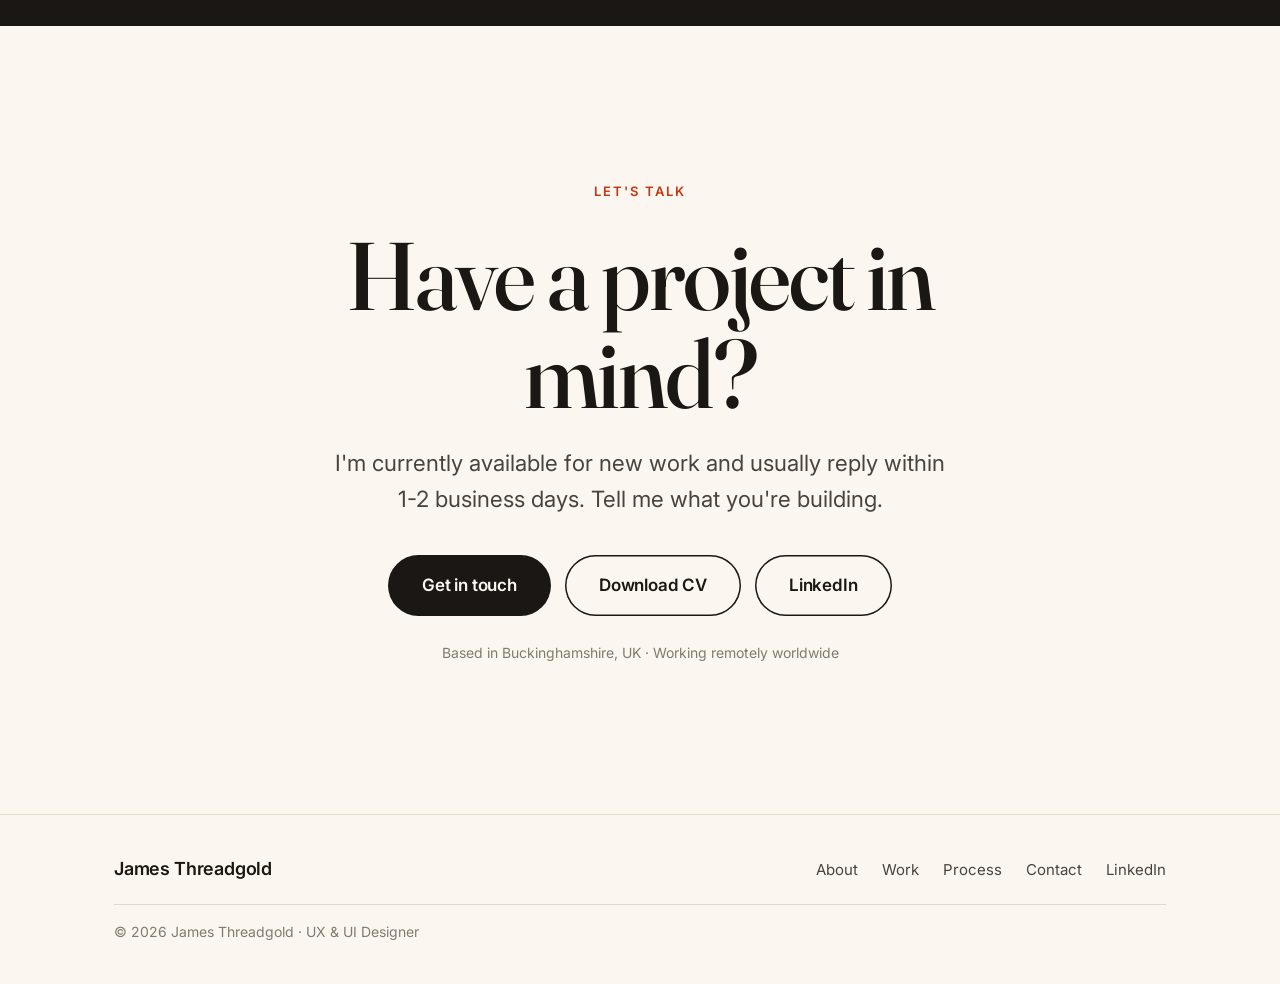
==== commit fce24d49: "Rebuild FreshTrack case study around dissertation research and brand Reframe FreshTrack as an eviden" ====
--- a/index.html
+++ b/index.html
@@ -258,12 +258,12 @@
           <a href="/work/freshtrack/" class="project reveal" data-tilt>
             <div class="project-media media-cream">
               <span class="project-index">06</span>
-              <img class="project-img" src="/assets/work/ft-showcase-sm.jpg" srcset="/assets/work/ft-showcase-sm.jpg 1040w, /assets/work/ft-showcase.jpg 2000w" sizes="(max-width: 720px) 92vw, 506px" alt="FreshTrack iOS app: fridge tracker, AI meal planner and budget screens" loading="lazy" decoding="async">
+              <img class="project-img" src="/assets/work/ft-showcase-sm.jpg" srcset="/assets/work/ft-showcase-sm.jpg 1040w, /assets/work/ft-showcase.jpg 2000w" sizes="(max-width: 720px) 92vw, 506px" alt="FreshTrack concept screens on a green brand backdrop: fridge tracker, AI meal planner and budget" loading="lazy" decoding="async">
             </div>
             <div class="project-info">
               <h3>FreshTrack</h3>
-              <p>A freemium iOS app helping budget-conscious students cut food waste: fridge tracking, AI meal suggestions for expiring items, smart shopping and flatmate coordination.</p>
-              <ul class="tags"><li>Product design</li><li>UX research</li><li>iOS app</li></ul>
+              <p>My MSc dissertation, awarded a First: an evidence-led product and business plan for an app that helps students cut food waste and overspending.</p>
+              <ul class="tags"><li>Product strategy</li><li>UX research</li><li>Brand</li></ul>
               <span class="project-go">View case study <span class="arrow">→</span></span>
             </div>
           </a>
--- a/css/styles.css
+++ b/css/styles.css
@@ -1435,41 +1435,86 @@
 }
 
 /* ============================================================
-   FreshTrack: themed app showcase (phone mockups)
+   FreshTrack: brand-led case study (cover, phones, research visuals)
    ============================================================ */
-.ft-showcase {
+:root {
+  --ft-forest: #0D5431;
+  --ft-leaf:   #4E8A50;
+  --ft-sprout: #73BD6F;
+  --ft-lime:   #CCE168;
+  --ft-mint:   #F1F6EC;
+  --ft-ink:    #12261A;
+  --ft-muted:  #5E7064;
+  --ft-line:   #DCE7D6;
+  --ft-amber:  #A65A00;
+  --ft-red:    #B23A26;
+}
+
+/* Cover: grainy green field with lime glows and burst shapes, after the pitch deck */
+.ft-cover {
+  position: relative;
+  overflow: hidden;
   margin-top: 56px;
   border-radius: var(--radius);
-  border: 1px solid var(--line);
   background:
-    radial-gradient(110% 120% at 12% 0%, #EAF3EC 0%, transparent 55%),
-    radial-gradient(120% 120% at 100% 100%, #C2DBC9 0%, transparent 55%),
-    #D7E8DD;
-  padding: clamp(28px, 5vw, 56px) clamp(16px, 4vw, 40px);
+    radial-gradient(38% 55% at 88% 6%, rgba(204,225,104,.85) 0%, transparent 70%),
+    radial-gradient(40% 60% at 4% 100%, rgba(204,225,104,.7) 0%, rgba(115,189,111,.45) 40%, transparent 72%),
+    linear-gradient(160deg, #57955A 0%, var(--ft-leaf) 45%, #3F7A45 100%);
+  padding: clamp(64px, 8vw, 92px) clamp(16px, 4vw, 40px) clamp(36px, 5vw, 60px);
+  isolation: isolate;
+}
+.ft-cover::before {
+  content: "";
+  position: absolute;
+  inset: 0;
+  z-index: -1;
+  opacity: .22;
+  mix-blend-mode: overlay;
+  background-image: url("data:image/svg+xml,%3Csvg xmlns='http://www.w3.org/2000/svg' width='160' height='160'%3E%3Cfilter id='n'%3E%3CfeTurbulence type='fractalNoise' baseFrequency='.9' numOctaves='2' stitchTiles='stitch'/%3E%3C/filter%3E%3Crect width='100%25' height='100%25' filter='url(%23n)'/%3E%3C/svg%3E");
+}
+.ft-burst { position: absolute; z-index: -1; pointer-events: none; }
+.ft-burst--a { width: clamp(110px, 16vw, 190px); left: -4%; top: 10%; filter: blur(2px); opacity: .9; transform: rotate(12deg); }
+.ft-burst--b { width: clamp(130px, 20vw, 240px); right: -5%; bottom: 8%; transform: rotate(-8deg); }
+.ft-cover__brand {
+  position: absolute;
+  top: clamp(20px, 3vw, 30px);
+  left: clamp(20px, 3vw, 32px);
+  display: flex;
+  align-items: center;
+  gap: 10px;
+  color: #fff;
+  font-weight: 700;
+  font-size: 1.15rem;
+  letter-spacing: -0.01em;
+}
+.ft-cover__brand img { width: 28px; height: auto; }
+.ft-cover__phones {
   display: flex;
   flex-wrap: wrap;
+  justify-content: center;
   gap: clamp(20px, 3vw, 38px);
-  justify-content: center;
-}
-.phone-wrap { display: flex; flex-direction: column; align-items: center; gap: 14px; }
-.phone-cap { font-size: 13px; font-weight: 500; color: var(--muted); }
+}
+
+/* Phone mockups, styled in the FreshTrack brand */
 .phone {
   width: 244px;
   flex: 0 0 auto;
   background: #fff;
   border-radius: 38px;
   padding: 9px;
-  box-shadow: 0 38px 64px -30px rgba(26,23,20,.45), inset 0 0 0 1.5px rgba(26,23,20,.08);
+  box-shadow: 0 40px 60px -30px rgba(8,40,22,.6), inset 0 0 0 1.5px rgba(13,84,49,.12);
 }
 .phone-screen {
   position: relative;
-  background: var(--paper);
+  background: #fff;
   border-radius: 30px;
   padding: 18px 15px 14px;
   height: 452px;
   display: flex;
   flex-direction: column;
   overflow: hidden;
+  color: var(--ft-ink);
+  font-family: var(--sans);
 }
 .phone-screen::before {
   content: "";
@@ -1478,67 +1523,295 @@
   transform: translateX(-50%);
   width: 64px; height: 5px;
   border-radius: 100px;
-  background: rgba(26,23,20,.16);
+  background: rgba(18,38,26,.14);
 }
 .ph-head { display: flex; align-items: baseline; justify-content: space-between; margin: 14px 0 14px; }
-.ph-h { font-family: var(--display); font-weight: 600; font-size: 1.2rem; letter-spacing: -0.02em; }
-.ph-sub { font-size: 10px; color: var(--muted); letter-spacing: .08em; text-transform: uppercase; }
+.ph-h { font-weight: 700; font-size: 1.22rem; letter-spacing: -0.02em; color: var(--ft-forest); }
+.ph-sub { font-size: 9.5px; font-weight: 600; color: var(--ft-muted); letter-spacing: .1em; text-transform: uppercase; }
 .ph-body { flex: 1; overflow: hidden; }
 
-/* Fridge list */
 .ph-item {
   display: flex; align-items: center; gap: 10px;
-  background: #fff; border: 1px solid var(--line);
+  background: var(--ft-mint); border: 1px solid var(--ft-line);
   border-radius: 12px; padding: 9px 11px; margin-bottom: 8px;
 }
 .ph-dot { width: 9px; height: 9px; border-radius: 50%; flex: 0 0 auto; }
-.fresh-dot { background: var(--accent-2); }
-.use-dot { background: var(--accent); }
-.exp-dot { background: #C4452B; }
+.fresh-dot { background: var(--ft-sprout); }
+.use-dot { background: #E8A33A; }
+.exp-dot { background: var(--ft-red); }
 .ph-item-main { flex: 1; min-width: 0; }
-.ph-item-name { font-size: 13px; font-weight: 600; color: var(--ink); }
-.ph-item-sub { font-size: 11px; color: var(--muted); }
+.ph-item-name { font-size: 13px; font-weight: 600; color: var(--ft-ink); }
+.ph-item-sub { font-size: 11px; color: var(--ft-muted); }
 .ph-pill { font-size: 8.5px; font-weight: 700; letter-spacing: .06em; text-transform: uppercase; padding: 3px 7px; border-radius: 100px; white-space: nowrap; }
-.ph-pill.fresh { color: var(--accent-2); background: rgba(var(--accent-2-rgb),.12); }
-.ph-pill.use { color: var(--accent-ink); background: rgba(255,91,46,.15); }
-.ph-pill.exp { color: #B23A26; background: rgba(196,69,43,.12); }
-
-.ph-btn { display: block; width: 100%; text-align: center; border-radius: 11px; padding: 10px; font-size: 12px; font-weight: 600; margin-top: 4px; }
-.ph-btn.solid { background: var(--ink); color: var(--paper); }
-.ph-btn.accent { background: var(--accent); color: #fff; }
-.ph-btn.ghost { background: transparent; box-shadow: inset 0 0 0 1.5px var(--accent); color: var(--accent-ink); }
-
-/* Tab bar */
-.ph-tabs { display: flex; justify-content: space-between; padding-top: 11px; margin-top: 11px; border-top: 1px solid var(--line); }
-.ph-tab { flex: 1; text-align: center; font-size: 10px; font-weight: 500; color: var(--muted); }
-.ph-tab.active { color: var(--accent-ink); font-weight: 700; }
-
-/* Meals screen */
-.ph-ai { display: inline-flex; align-items: center; gap: 5px; font-size: 10px; font-weight: 600; color: var(--accent-2); background: rgba(var(--accent-2-rgb),.1); border: 1px solid rgba(var(--accent-2-rgb),.25); padding: 5px 9px; border-radius: 100px; margin-bottom: 12px; }
-.ph-meal { background: #fff; border: 1px solid var(--line); border-radius: 14px; padding: 13px; margin-bottom: 12px; }
-.ph-meal h4 { font-family: var(--display); font-weight: 600; font-size: 1.05rem; margin-bottom: 6px; }
-.ph-meal .uses { font-size: 11px; color: var(--muted); }
-.ph-meal .save { font-size: 11px; font-weight: 600; color: var(--accent-2); margin-top: 7px; }
-.ph-meal .meta { font-size: 10px; color: var(--muted); margin-top: 4px; }
-.ph-label { font-size: 9.5px; text-transform: uppercase; letter-spacing: .08em; color: var(--muted); margin: 12px 0 7px; }
+.ph-pill.fresh { color: var(--ft-forest); background: rgba(115,189,111,.22); }
+.ph-pill.use { color: var(--ft-amber); background: #FCEBCB; }
+.ph-pill.exp { color: var(--ft-red); background: #F8DED8; }
+
+.ph-btn { display: block; width: 100%; text-align: center; border-radius: 12px; padding: 10px; font-size: 12px; font-weight: 600; margin-top: 6px; }
+.ph-btn.solid { background: var(--ft-forest); color: #fff; }
+
+.ph-tabs { display: flex; justify-content: space-between; padding-top: 11px; margin-top: 11px; border-top: 1px solid var(--ft-line); }
+.ph-tab { flex: 1; text-align: center; font-size: 10px; font-weight: 500; color: var(--ft-muted); }
+.ph-tab.active { color: var(--ft-forest); font-weight: 700; }
+
+/* Meal screen */
+.ph-ai { display: inline-flex; align-items: center; gap: 5px; font-size: 10px; font-weight: 700; color: var(--ft-forest); background: var(--ft-lime); padding: 5px 10px; border-radius: 100px; margin-bottom: 12px; }
+.ph-meal { background: var(--ft-mint); border: 1px solid var(--ft-line); border-radius: 14px; padding: 13px; margin-bottom: 4px; }
+.ph-meal h4 { font-weight: 700; font-size: 1rem; letter-spacing: -0.01em; margin-bottom: 6px; color: var(--ft-ink); }
+.ph-meal .uses { font-size: 11px; color: var(--ft-muted); }
+.ph-meal .save { font-size: 11px; font-weight: 700; color: var(--ft-forest); margin-top: 7px; }
+.ph-meal .meta { font-size: 10px; color: var(--ft-muted); margin-top: 4px; }
+.ph-label { font-size: 9px; font-weight: 600; text-transform: uppercase; letter-spacing: .1em; color: var(--ft-muted); margin: 12px 0 7px; }
 .ph-tags { display: flex; flex-wrap: wrap; gap: 6px; }
-.ph-tag { font-size: 10px; font-weight: 500; padding: 4px 9px; border-radius: 100px; border: 1px solid var(--line); background: #fff; color: var(--ink-soft); }
-.ph-tag.have { color: var(--accent-2); border-color: rgba(var(--accent-2-rgb),.3); }
-.ph-tag.need { color: var(--accent-ink); border-color: rgba(255,91,46,.3); }
+.ph-tag { font-size: 10px; font-weight: 500; padding: 4px 9px; border-radius: 100px; border: 1px solid var(--ft-line); background: #fff; color: var(--ft-ink); }
+.ph-tag.have { color: var(--ft-forest); border-color: rgba(13,84,49,.25); background: rgba(115,189,111,.14); }
+.ph-tag.need { color: var(--ft-muted); border-style: dashed; }
 
 /* Budget screen */
-.ph-savecard { background: rgba(var(--accent-2-rgb),.1); border: 1px solid rgba(var(--accent-2-rgb),.22); border-radius: 14px; padding: 14px; text-align: center; margin-bottom: 16px; }
-.ph-savenum { font-family: var(--display); font-weight: 600; font-size: 1.9rem; line-height: 1; color: var(--accent-2); }
-.ph-savelbl { font-size: 10px; color: var(--ink-soft); margin-top: 5px; }
+.ph-savecard { background: var(--ft-forest); border-radius: 14px; padding: 15px; text-align: center; margin-bottom: 14px; }
+.ph-savenum { font-weight: 700; font-size: 1.9rem; letter-spacing: -0.02em; line-height: 1; color: #fff; }
+.ph-savelbl { font-size: 10px; color: var(--ft-lime); margin-top: 6px; }
 .ph-bars { display: flex; align-items: flex-end; gap: 8px; height: 64px; margin: 6px 0 26px; }
-.ph-bars .bar { flex: 1; background: var(--line); border-radius: 5px 5px 0 0; position: relative; }
-.ph-bars .bar.now { background: var(--accent-2); }
-.ph-bars .bar span { position: absolute; bottom: -16px; left: 0; right: 0; text-align: center; font-size: 9px; color: var(--muted); }
-.ph-row { display: flex; justify-content: space-between; align-items: center; font-size: 11px; background: #fff; border: 1px solid var(--line); border-radius: 10px; padding: 9px 11px; margin-bottom: 8px; }
-.ph-row.warn { color: var(--accent-ink); background: rgba(255,91,46,.08); border-color: rgba(255,91,46,.28); }
+.ph-bars .bar { flex: 1; background: var(--ft-line); border-radius: 5px 5px 0 0; position: relative; }
+.ph-bars .bar.now { background: var(--ft-sprout); }
+.ph-bars .bar span { position: absolute; bottom: -16px; left: 0; right: 0; text-align: center; font-size: 9px; color: var(--ft-muted); }
+.ph-row { display: flex; justify-content: space-between; align-items: center; font-size: 11px; background: var(--ft-mint); border: 1px solid var(--ft-line); border-radius: 10px; padding: 9px 11px; margin-bottom: 8px; }
 .ph-row b { font-weight: 600; }
-.ph-prog { height: 8px; background: var(--line); border-radius: 100px; overflow: hidden; margin-top: 4px; }
-.ph-prog i { display: block; height: 100%; background: var(--accent-2); }
+.ph-prog { height: 8px; background: var(--ft-line); border-radius: 100px; overflow: hidden; margin-top: 4px; }
+.ph-prog i { display: block; height: 100%; background: var(--ft-leaf); }
+
+/* Add-item flow */
+.ph-search { font-size: 11px; color: var(--ft-muted); background: var(--ft-mint); border: 1px solid var(--ft-line); border-radius: 10px; padding: 9px 11px; }
+.ph-grid { display: grid; grid-template-columns: 1fr 1fr; gap: 7px; }
+.ph-chip { font-size: 11px; font-weight: 600; text-align: center; padding: 12px 6px; border-radius: 10px; background: var(--ft-mint); border: 1px solid var(--ft-line); }
+.ph-chip.is-on { background: var(--ft-forest); border-color: var(--ft-forest); color: #fff; }
+.ph-field { font-size: 12px; font-weight: 600; background: var(--ft-mint); border: 1px solid var(--ft-line); border-radius: 10px; padding: 9px 11px; display: flex; justify-content: space-between; align-items: center; }
+.ph-field small { font-size: 9px; font-weight: 700; color: var(--ft-forest); background: var(--ft-lime); padding: 2px 6px; border-radius: 100px; }
+.ph-toggle { display: flex; justify-content: space-between; align-items: center; font-size: 11px; font-weight: 500; }
+.ph-toggle i { width: 30px; height: 18px; border-radius: 100px; background: var(--ft-sprout); position: relative; }
+.ph-toggle i::after { content: ""; position: absolute; right: 2px; top: 2px; width: 14px; height: 14px; border-radius: 50%; background: #fff; }
+.ph-toast { font-size: 11px; font-weight: 600; color: var(--ft-forest); background: var(--ft-lime); border-radius: 10px; padding: 9px 11px; margin-bottom: 12px; line-height: 1.35; }
+
+.phone--sm { width: 100%; max-width: 200px; border-radius: 32px; padding: 7px; box-shadow: 0 26px 40px -26px rgba(8,40,22,.5), inset 0 0 0 1.5px rgba(13,84,49,.12); }
+.phone--sm .phone-screen { height: 340px; border-radius: 26px; padding: 16px 12px 12px; }
+.phone--sm .ph-h { font-size: 1.05rem; }
+
+.ft-flow {
+  display: grid;
+  grid-template-columns: repeat(3, 1fr);
+  gap: 16px;
+  margin-top: 26px;
+  padding: clamp(20px, 4vw, 34px) clamp(14px, 3vw, 26px);
+  border-radius: var(--radius-sm);
+  background: var(--ft-mint);
+  border: 1px solid var(--ft-line);
+}
+.ft-flow__step { margin: 0; display: flex; flex-direction: column; align-items: center; gap: 12px; }
+.ft-flow__step figcaption { font-size: 13px; font-weight: 500; color: var(--ft-ink); display: flex; align-items: center; gap: 8px; }
+.ft-flow__step figcaption b { display: inline-grid; place-items: center; width: 22px; height: 22px; border-radius: 50%; background: var(--ft-forest); color: #fff; font-size: 11px; }
+
+/* PESTLE grid */
+.ft-pestle {
+  display: grid;
+  grid-template-columns: repeat(3, 1fr);
+  gap: 12px;
+  margin-top: 24px;
+}
+.ft-pestle__tile {
+  background: var(--card);
+  border: 1px solid var(--line);
+  border-radius: var(--radius-sm);
+  padding: 18px 18px 20px;
+  display: flex;
+  flex-direction: column;
+  gap: 6px;
+}
+.ft-pestle__letter {
+  width: 34px; height: 34px;
+  display: grid; place-items: center;
+  border-radius: 10px;
+  background: var(--ft-forest);
+  color: var(--ft-lime);
+  font-weight: 700;
+  font-size: 1rem;
+  margin-bottom: 6px;
+}
+.ft-pestle__name { font-weight: 600; color: var(--ink); font-size: 1rem; }
+.ft-pestle__verdict { align-self: flex-start; font-size: 10.5px; font-weight: 700; letter-spacing: .06em; text-transform: uppercase; padding: 3px 8px; border-radius: 100px; }
+.ft-pestle__verdict--pos { color: var(--ft-forest); background: rgba(115,189,111,.2); }
+.ft-pestle__verdict--mix { color: var(--ft-amber); background: #FCEBCB; }
+.ft-pestle__verdict--neg { color: var(--ft-red); background: #F8DED8; }
+.cs-block .ft-pestle__tile p { font-size: .94rem; line-height: 1.5; margin: 6px 0 0; }
+
+/* Survey bar charts: single series, direct-labelled */
+.ft-chart {
+  margin: 22px 0 0;
+  background: var(--card);
+  border: 1px solid var(--line);
+  border-radius: var(--radius-sm);
+  padding: 22px clamp(16px, 3vw, 26px) 24px;
+}
+.ft-chart + .ft-chart { margin-top: 14px; }
+.ft-chart__title { font-weight: 600; color: var(--ink); font-size: 1rem; margin-bottom: 16px; display: flex; justify-content: space-between; gap: 12px; flex-wrap: wrap; }
+.ft-chart__title span { font-weight: 400; font-size: 13px; color: var(--muted); }
+.ft-chart__rows { display: grid; gap: 14px; }
+.ft-chart__rows li {
+  display: grid;
+  grid-template-columns: minmax(0, 15rem) 1fr 3rem;
+  align-items: center;
+  gap: 14px;
+}
+.ft-chart__label { font-size: .94rem; color: var(--ink-soft); line-height: 1.3; }
+.ft-chart__track { height: 14px; background: var(--ft-mint); border-radius: 4px; overflow: hidden; }
+.ft-chart__track i { display: block; height: 100%; background: var(--ft-leaf); border-radius: 0 4px 4px 0; }
+.ft-chart__val { font-weight: 600; color: var(--ink); font-size: .96rem; text-align: right; font-variant-numeric: tabular-nums; }
+
+/* Persona + empathy map */
+.ft-persona {
+  margin-top: 24px;
+  background: var(--ft-forest);
+  color: #fff;
+  border-radius: var(--radius-sm);
+  padding: clamp(22px, 4vw, 30px);
+  display: grid;
+  gap: 20px;
+}
+.ft-persona__id { display: flex; align-items: center; gap: 14px; }
+.ft-persona__avatar { width: 52px; height: 52px; border-radius: 50%; display: grid; place-items: center; background: var(--ft-lime); color: var(--ft-forest); font-weight: 700; font-size: 1.3rem; }
+.ft-persona__name { display: block; font-family: var(--display); font-weight: 600; font-size: 1.5rem; line-height: 1.1; }
+.ft-persona__role { display: block; margin-top: 4px; font-size: 12px; letter-spacing: .1em; text-transform: uppercase; color: var(--ft-lime); }
+.ft-persona__facts { display: grid; grid-template-columns: repeat(4, 1fr); gap: 16px; }
+.ft-persona__facts dt { font-size: 11px; letter-spacing: .1em; text-transform: uppercase; color: rgba(255,255,255,.65); margin-bottom: 4px; }
+.ft-persona__facts dd { font-size: .95rem; line-height: 1.35; }
+.cs-block .ft-persona__quote { font-family: var(--display); font-style: italic; font-size: clamp(1.15rem, 2.6vw, 1.4rem); color: #fff; border-left: 3px solid var(--ft-lime); padding-left: 16px; margin: 0; }
+
+.ft-empathy {
+  display: grid;
+  grid-template-columns: 1fr 1fr;
+  gap: 12px;
+  margin-top: 12px;
+}
+.ft-empathy__q { background: var(--ft-mint); border: 1px solid var(--ft-line); border-radius: var(--radius-sm); padding: 18px 18px 20px; }
+.ft-empathy__q h3 { font-family: var(--sans); font-size: 12px; font-weight: 700; letter-spacing: .1em; text-transform: uppercase; color: var(--ft-forest); margin-bottom: 10px; }
+.ft-empathy__q ul { display: grid; gap: 8px; }
+.ft-empathy__q li { font-size: .94rem; line-height: 1.45; color: var(--ink-soft); }
+
+/* Competitive positioning map */
+.ft-map { margin: 24px 0 0; }
+.ft-map__plot {
+  position: relative;
+  aspect-ratio: 4 / 3;
+  border-radius: var(--radius-sm);
+  border: 1px solid var(--line);
+  background:
+    linear-gradient(var(--line), var(--line)) center / 1px 100% no-repeat,
+    linear-gradient(var(--line), var(--line)) center / 100% 1px no-repeat,
+    var(--card);
+  overflow: hidden;
+}
+.ft-map__gap {
+  position: absolute;
+  left: 0; top: 0;
+  width: 50%; height: 50%;
+  background: rgba(204,225,104,.28);
+  padding: 14px 16px;
+  font-size: 11px;
+  font-weight: 700;
+  letter-spacing: .08em;
+  text-transform: uppercase;
+  color: var(--ft-forest);
+  text-align: right;
+  display: flex;
+  align-items: flex-end;
+  justify-content: flex-end;
+}
+.ft-map__axis { position: absolute; font-size: 11px; font-weight: 600; letter-spacing: .06em; text-transform: uppercase; color: var(--muted); }
+.ft-map__axis--y-top { top: 10px; left: 50%; transform: translateX(-50%); background: var(--card); padding: 0 6px; }
+.ft-map__axis--y-bot { bottom: 10px; left: 50%; transform: translateX(-50%); background: var(--card); padding: 0 6px; }
+.ft-map__axis--x-left { left: 10px; top: 50%; transform: translateY(-50%); background: var(--card); padding: 2px 4px; }
+.ft-map__axis--x-right { right: 10px; top: 50%; transform: translateY(-50%); background: var(--card); padding: 2px 4px; }
+.ft-map__points { position: absolute; inset: 0; }
+.ft-map__pt { position: absolute; display: flex; align-items: center; gap: 8px; transform: translate(-6px, -50%); }
+.ft-map__pt i { flex: 0 0 auto; width: 12px; height: 12px; border-radius: 50%; background: var(--muted); box-shadow: 0 0 0 2px var(--card); }
+.ft-map__pt span { font-size: 12.5px; font-weight: 600; color: var(--ink); line-height: 1.2; white-space: nowrap; }
+.ft-map__pt small { display: block; font-size: 11px; font-weight: 400; color: var(--muted); }
+.ft-map__pt--left { flex-direction: row-reverse; transform: translate(calc(-100% + 6px), -50%); text-align: right; }
+.ft-map__pt--us i { width: 18px; height: 18px; background: var(--ft-forest); box-shadow: 0 0 0 4px var(--ft-lime); }
+.ft-map__pt--us span { font-size: 14px; color: var(--ft-forest); }
+
+/* Insight to product traceability */
+.ft-trace { display: grid; gap: 10px; margin-top: 24px; counter-reset: none; }
+.ft-trace__row {
+  display: grid;
+  grid-template-columns: 1fr 1.25fr auto;
+  align-items: center;
+  gap: 0;
+  background: var(--card);
+  border: 1px solid var(--line);
+  border-radius: var(--radius-sm);
+  overflow: hidden;
+}
+.ft-trace__row > div { padding: 14px 16px; font-size: .94rem; line-height: 1.4; height: 100%; display: flex; align-items: center; }
+.ft-trace__insight { color: var(--ink-soft); gap: 0; display: block !important; }
+.ft-trace__insight b { display: block; font-family: var(--display); font-weight: 600; font-size: 1.5rem; line-height: 1; color: var(--ft-forest); margin-bottom: 4px; }
+.ft-trace__decision { color: var(--ink); position: relative; border-left: 1px dashed var(--line); }
+.ft-trace__feature {
+  background: var(--ft-forest);
+  color: #fff;
+  font-weight: 600;
+  font-size: .88rem !important;
+  white-space: nowrap;
+  justify-content: center;
+  min-width: 10.5rem;
+}
+
+/* Brand board */
+.ft-brand {
+  display: grid;
+  grid-template-columns: 1.3fr 1fr;
+  gap: 12px;
+  margin-top: 24px;
+}
+.ft-brand > div { border-radius: var(--radius-sm); min-height: 240px; display: grid; place-items: center; padding: 26px; }
+.ft-brand__light { background: #fff; border: 1px solid var(--line); }
+.ft-brand__light img { width: min(100%, 300px); height: auto; }
+.ft-brand__dark {
+  position: relative;
+  background:
+    radial-gradient(60% 70% at 100% 0%, rgba(204,225,104,.55) 0%, transparent 70%),
+    linear-gradient(160deg, #57955A, #3F7A45);
+}
+.ft-brand__dark > img { width: 92px; height: auto; }
+.ft-brand__icon {
+  position: absolute;
+  right: 18px; bottom: 18px;
+  width: 58px; height: 58px;
+  border-radius: 14px;
+  background: var(--ft-forest);
+  display: grid; place-items: center;
+  box-shadow: 0 10px 20px -10px rgba(0,0,0,.45);
+}
+.ft-brand__icon img { width: 30px; height: auto; }
+.ft-brand + .cs-figcaption { text-align: left; }
+
+@media (max-width: 720px) {
+  .ft-pestle { grid-template-columns: 1fr 1fr; }
+  .ft-persona__facts { grid-template-columns: 1fr 1fr; }
+  .ft-chart__rows li { grid-template-columns: 1fr 3rem; row-gap: 6px; }
+  .ft-chart__label { grid-column: 1 / -1; }
+  .ft-trace__row { grid-template-columns: 1fr; }
+  .ft-trace__decision { border-left: 0; border-top: 1px dashed var(--line); }
+  .ft-trace__feature { justify-content: flex-start; }
+  .ft-map__plot { aspect-ratio: 3 / 4; }
+  .ft-map__pt span { white-space: normal; max-width: 9rem; }
+  .ft-brand { grid-template-columns: 1fr; }
+  .ft-cover .phone:nth-child(n+2) { display: none; }
+}
+@media (max-width: 560px) {
+  .ft-flow { grid-template-columns: 1fr; justify-items: center; }
+  .ft-empathy { grid-template-columns: 1fr; }
+  .ft-pestle { grid-template-columns: 1fr; }
+}
 
 /* ============================================================
    Business Model Canvas (themed grid)
@@ -1760,3 +2033,17 @@
   border-radius: var(--radius);
 }
 .skip:focus-visible { outline-offset: 2px; }
+
+/* FreshTrack page: brand colour on shared case-study components */
+.ft-body .cs-outcome .num { color: var(--ft-forest); }
+.ft-body .cs-quote { border-left-color: var(--ft-sprout); }
+.ft-swatches { grid-template-columns: repeat(5, 1fr); }
+@media (max-width: 560px) {
+  .ft-swatches { grid-template-columns: repeat(3, 1fr); }
+}
+.ft-body .bmc-cell h4 { color: var(--ft-forest); }
+.ft-body .bmc-vp { border-color: var(--ft-forest); box-shadow: inset 0 0 0 1px var(--ft-forest); }
+.ft-body .bmc-insight { border-left-color: var(--ft-sprout); }
+.ft-body .bmc-rev { background: var(--ft-mint); border-color: var(--ft-line); }
+.ft-body .cs-note { background: var(--ft-mint); border-color: var(--ft-line); border-left-color: var(--ft-leaf); }
+.ft-body .cs-note li::before { color: var(--ft-leaf); }
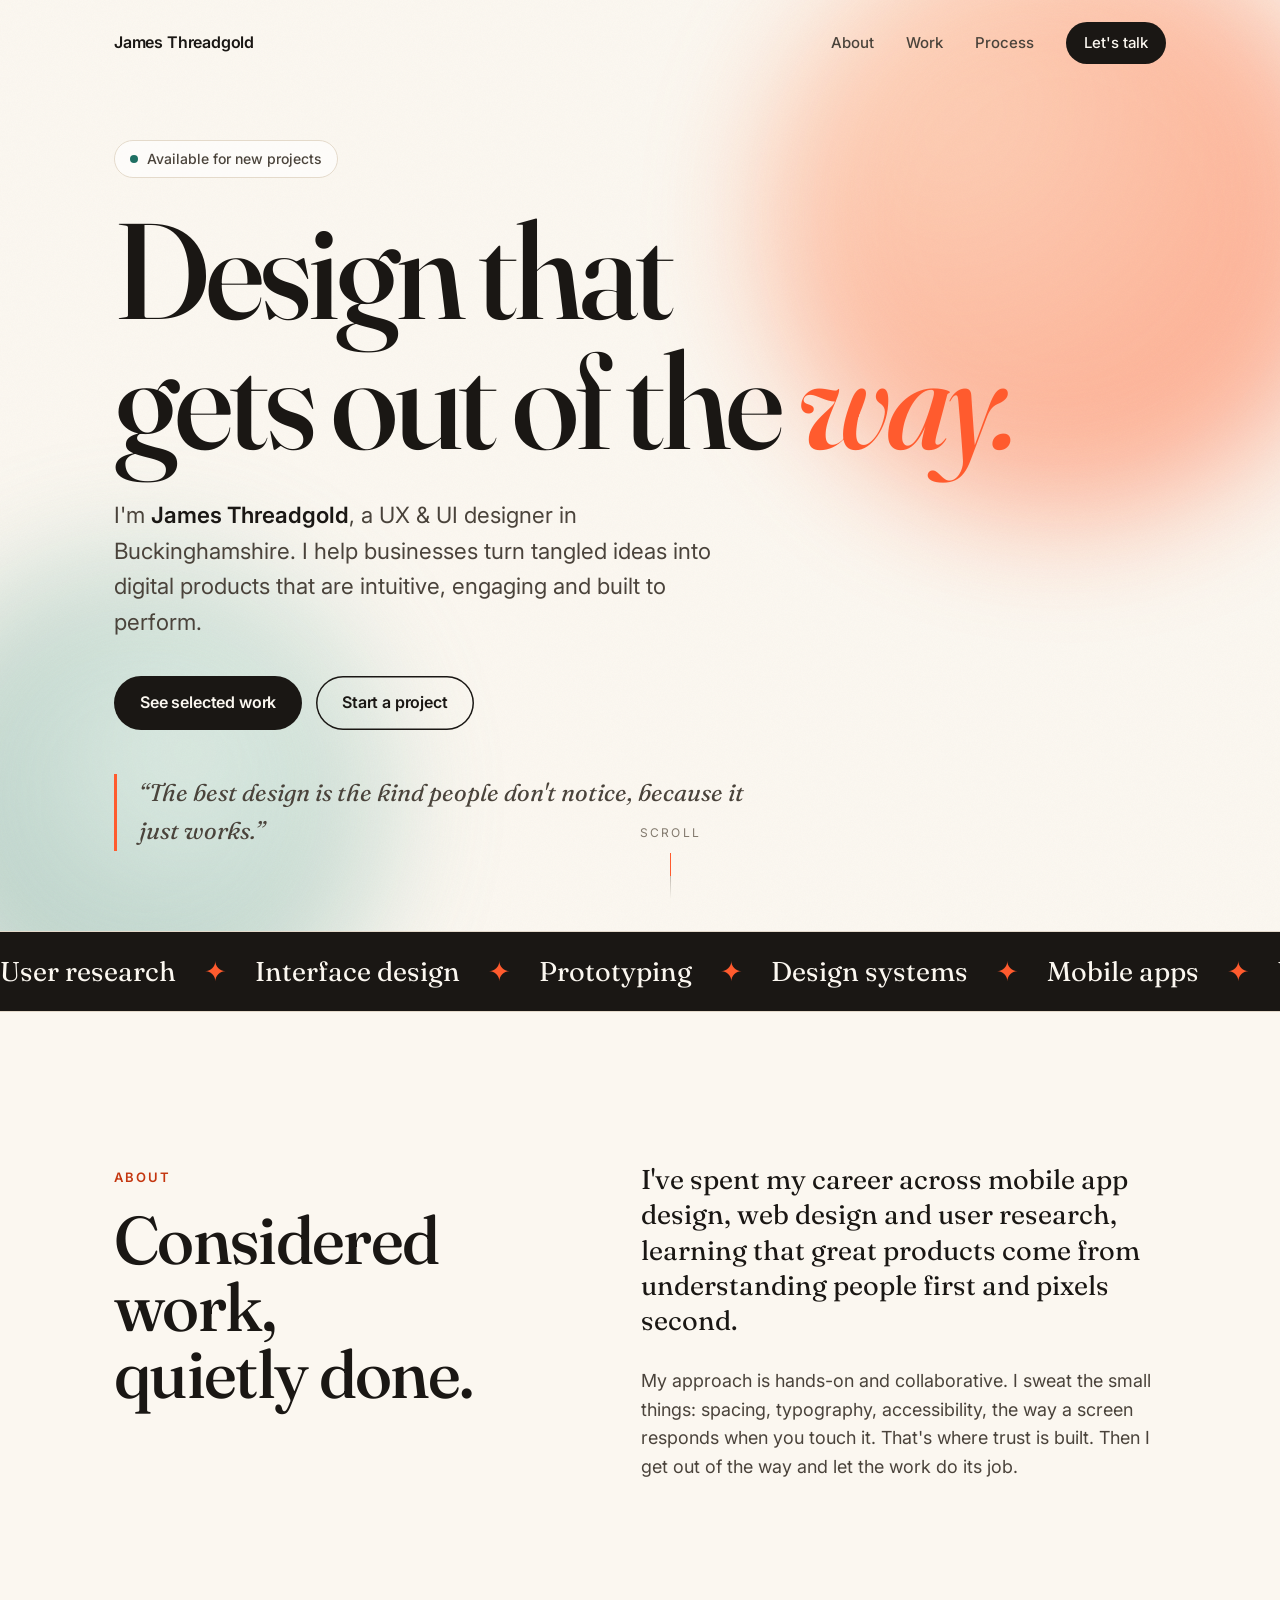
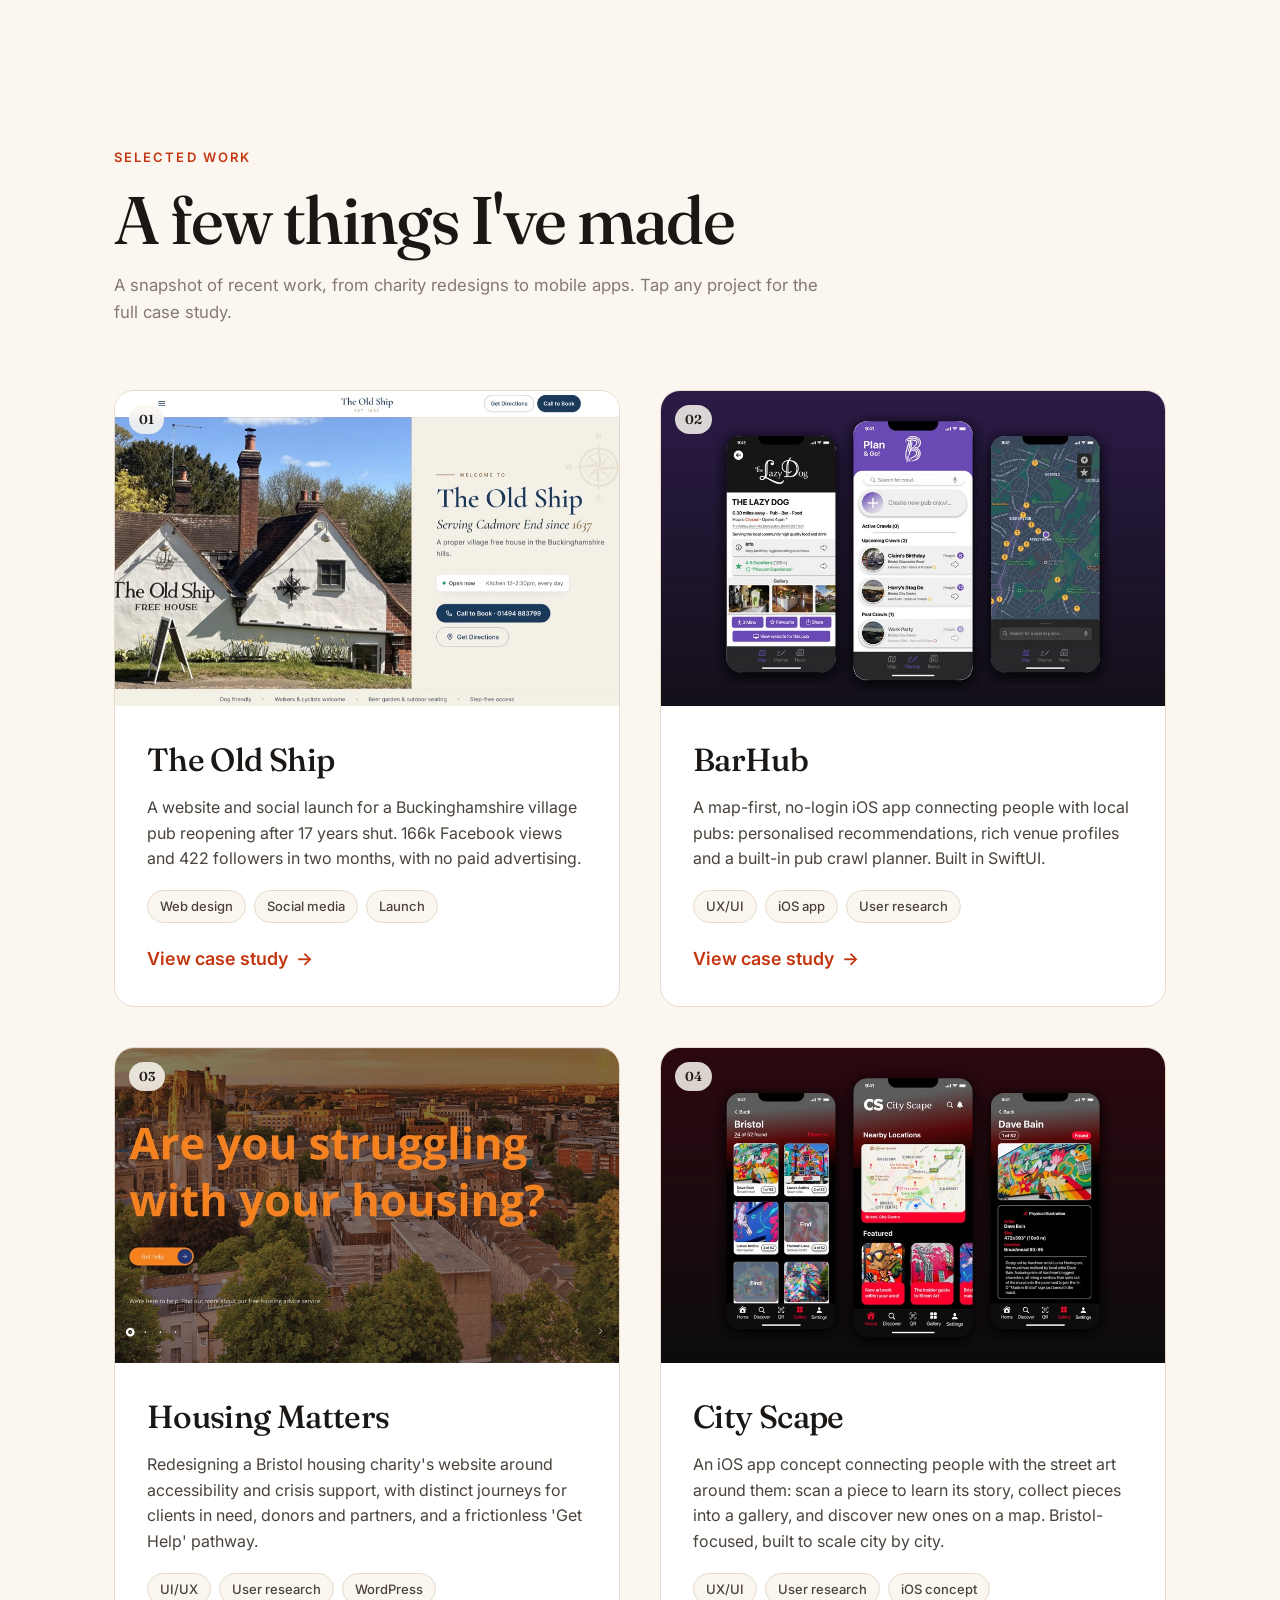
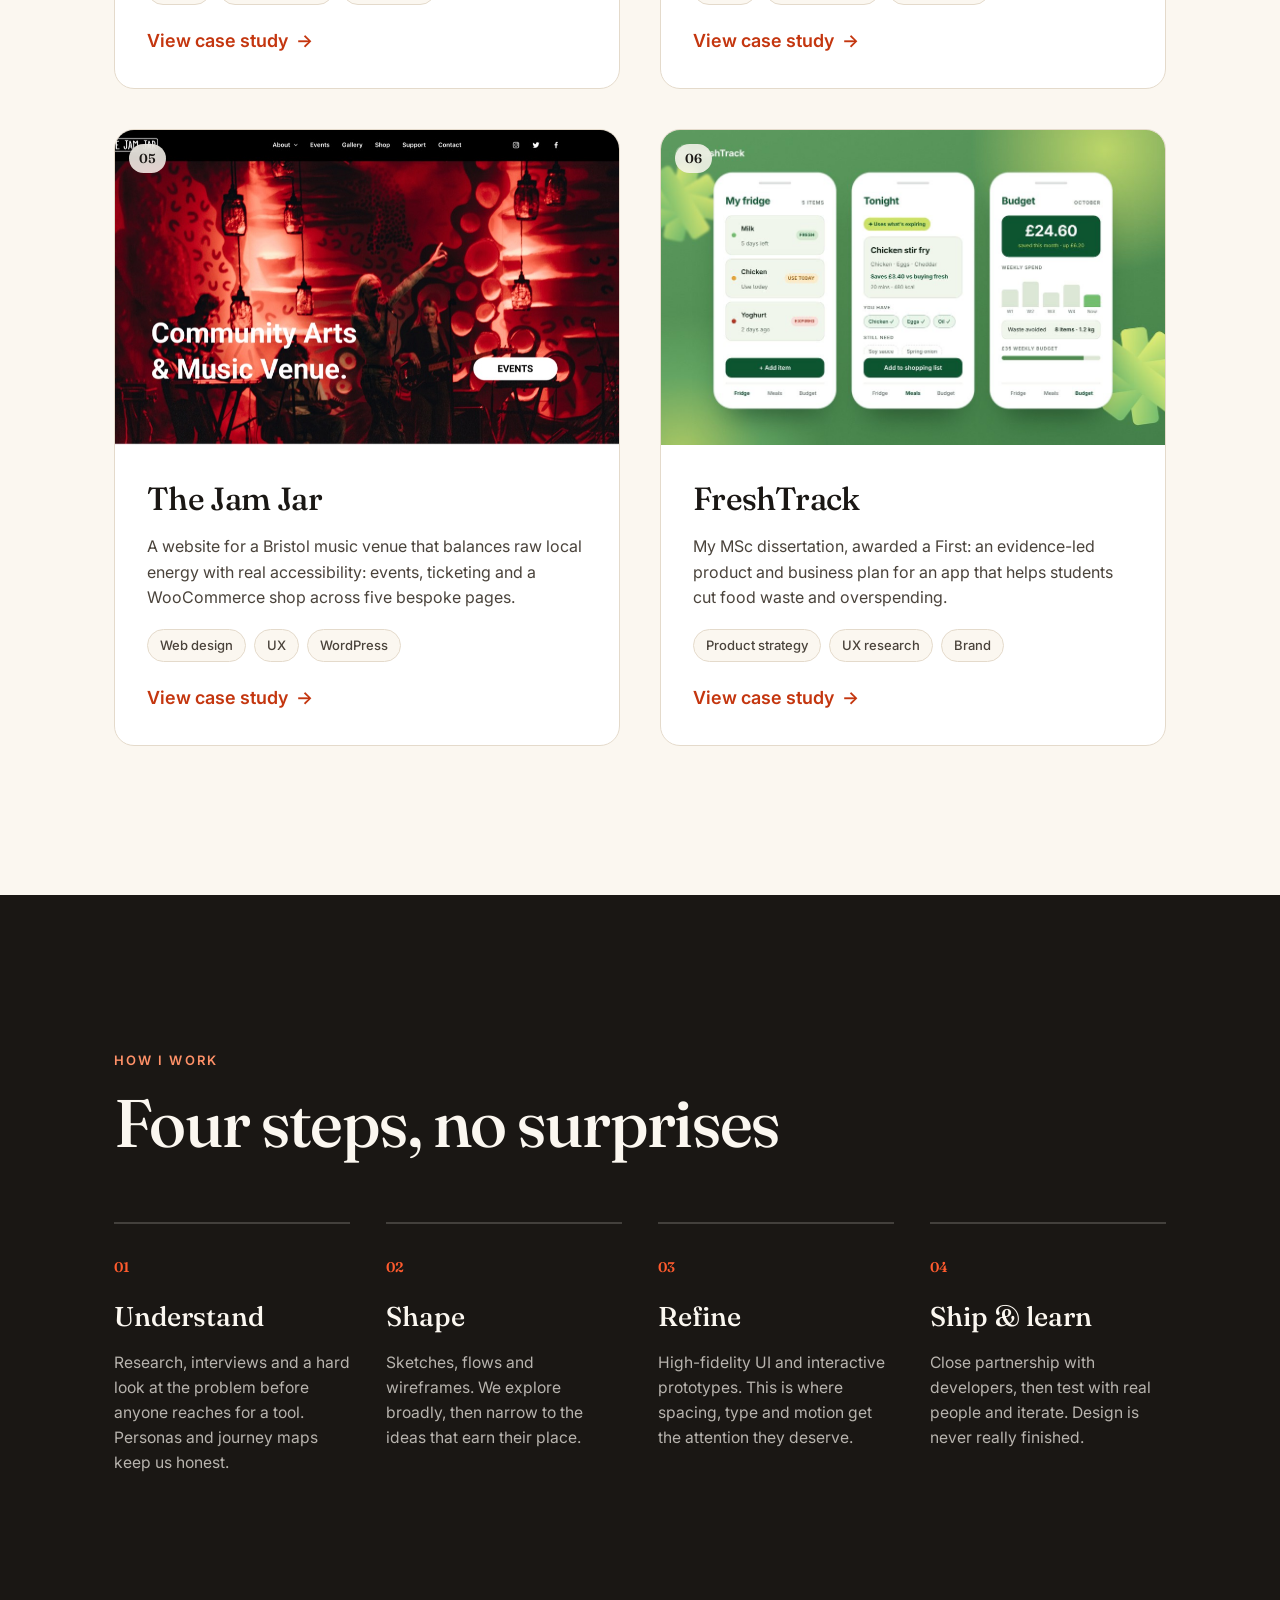
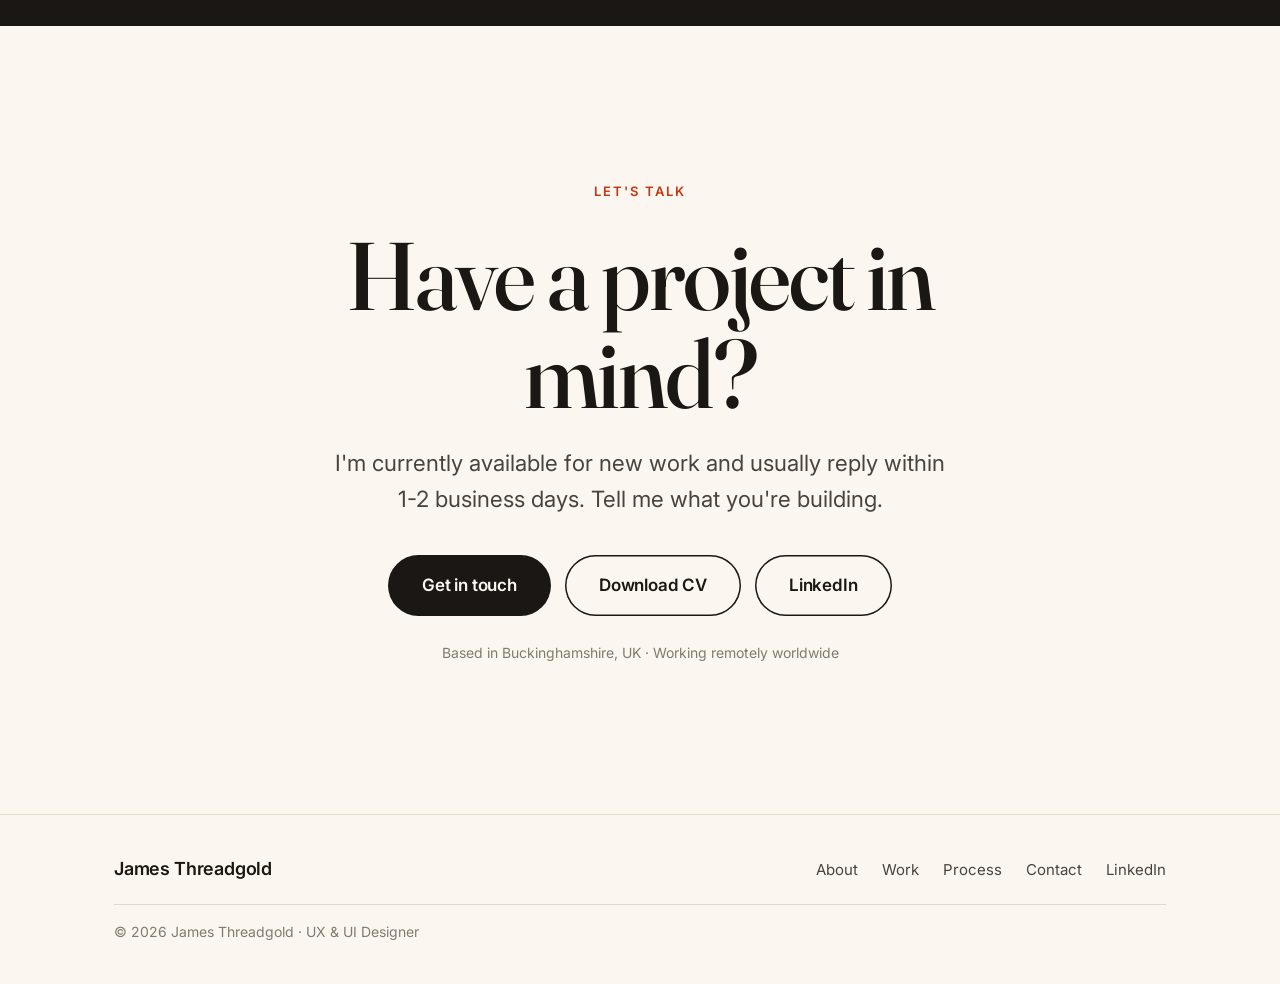
==== commit bfc33a82: "Version stylesheet and FreshTrack thumbnail URLs to bust browser caches Browsers that cached the old" ====
--- a/index.html
+++ b/index.html
@@ -38,7 +38,7 @@
   <link rel="preconnect" href="https://fonts.googleapis.com">
   <link rel="preconnect" href="https://fonts.gstatic.com" crossorigin>
   <link href="https://fonts.googleapis.com/css2?family=Fraunces:ital,opsz,wght@0,9..144,400;0,9..144,500;0,9..144,600;1,9..144,400;1,9..144,500&family=Inter:wght@400;500;600;700&display=swap" rel="stylesheet">
-  <link rel="stylesheet" href="/css/styles.css">
+  <link rel="stylesheet" href="/css/styles.css?v=20261014">
 
   <!-- Structured data -->
   <script type="application/ld+json">
@@ -258,7 +258,7 @@
           <a href="/work/freshtrack/" class="project reveal" data-tilt>
             <div class="project-media media-cream">
               <span class="project-index">06</span>
-              <img class="project-img" src="/assets/work/ft-showcase-sm.jpg" srcset="/assets/work/ft-showcase-sm.jpg 1040w, /assets/work/ft-showcase.jpg 2000w" sizes="(max-width: 720px) 92vw, 506px" alt="FreshTrack concept screens on a green brand backdrop: fridge tracker, AI meal planner and budget" loading="lazy" decoding="async">
+              <img class="project-img" src="/assets/work/ft-showcase-sm.jpg?v=2" srcset="/assets/work/ft-showcase-sm.jpg?v=2 1040w, /assets/work/ft-showcase.jpg?v=2 2000w" sizes="(max-width: 720px) 92vw, 506px" alt="FreshTrack concept screens on a green brand backdrop: fridge tracker, AI meal planner and budget" loading="lazy" decoding="async">
             </div>
             <div class="project-info">
               <h3>FreshTrack</h3>
